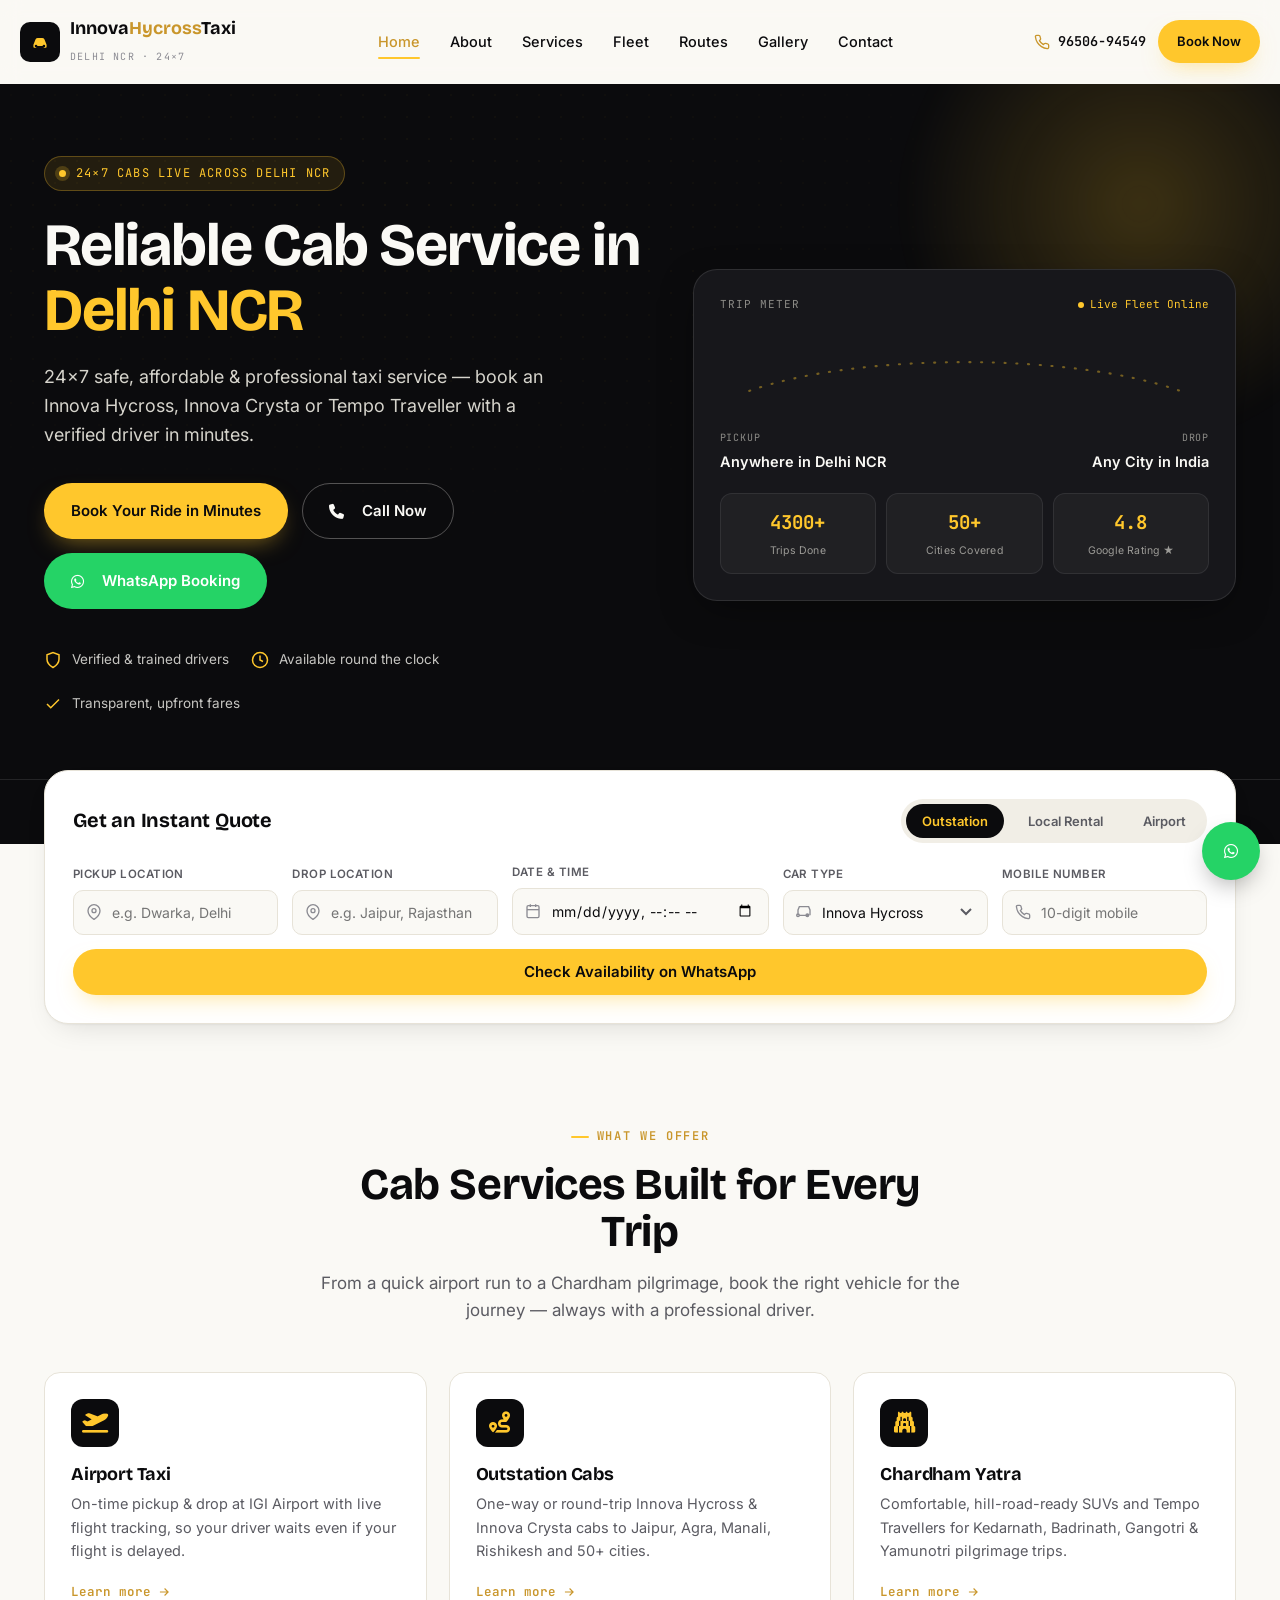
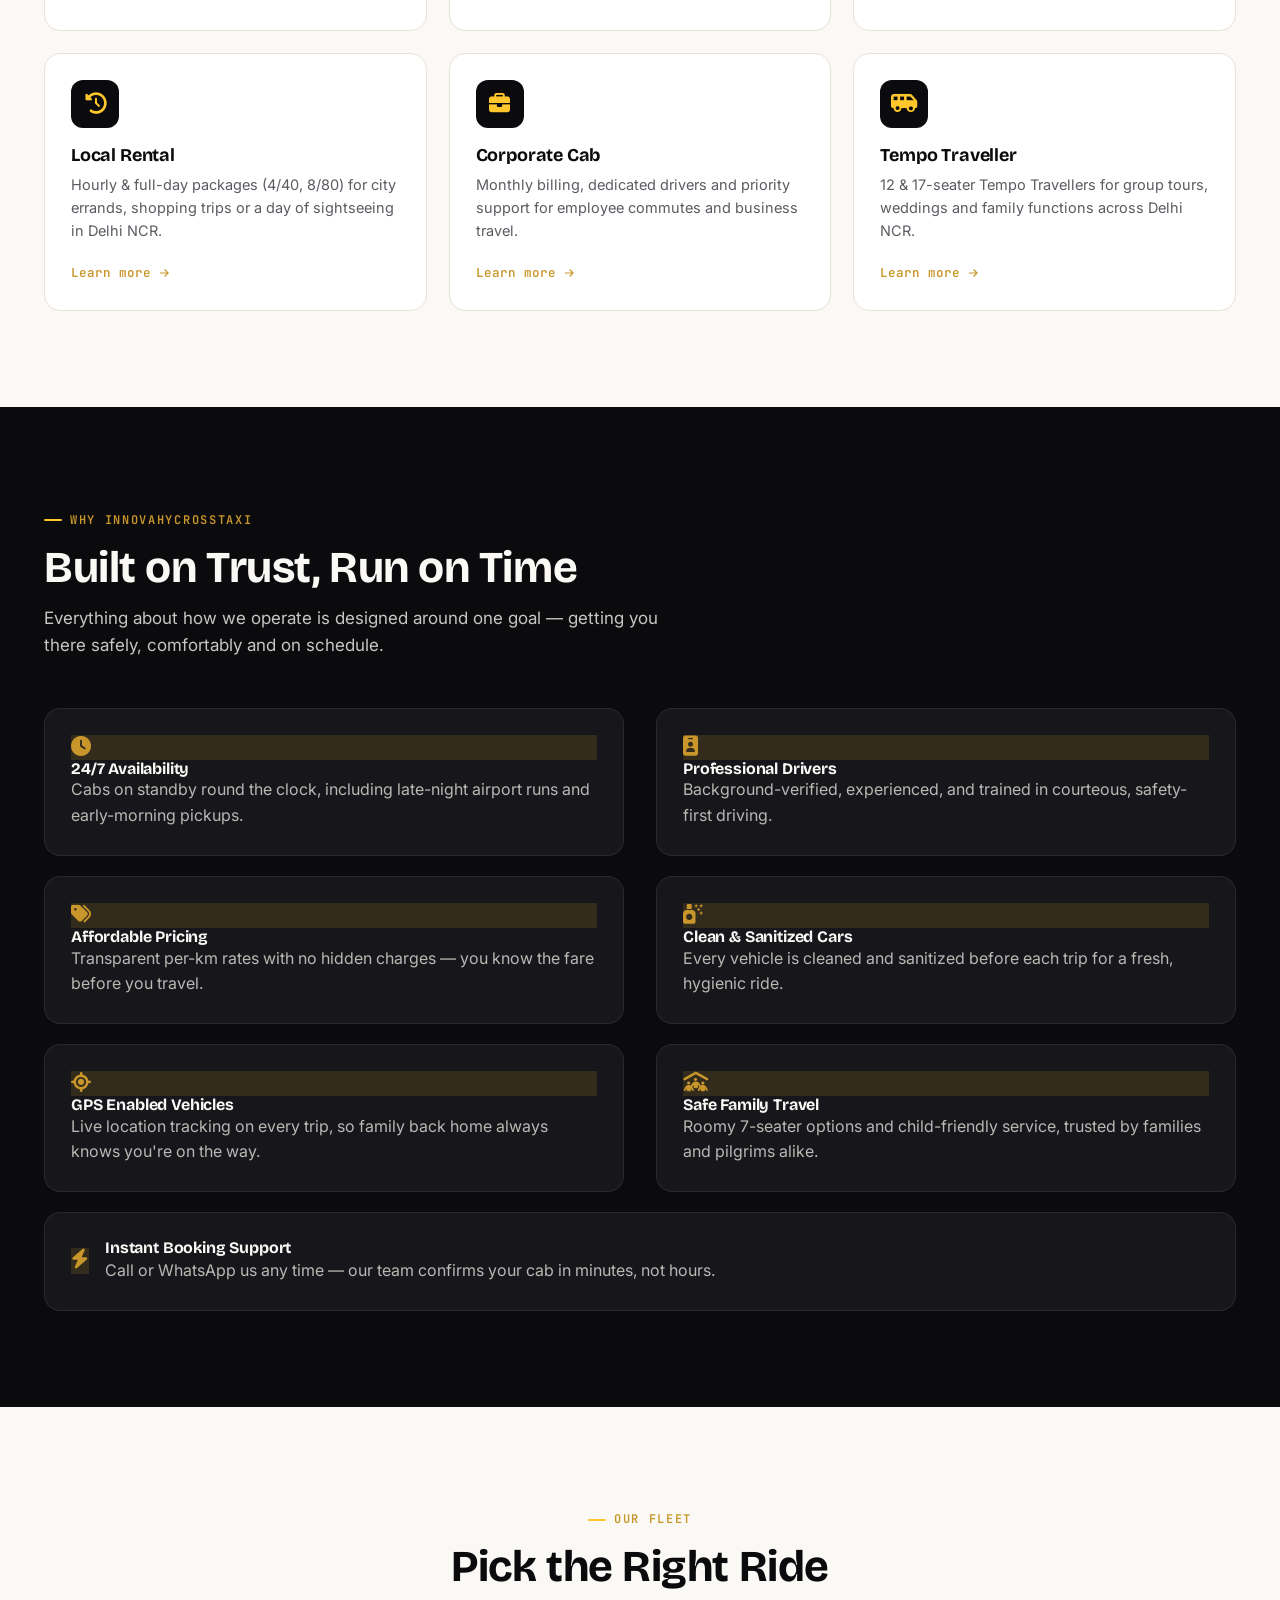
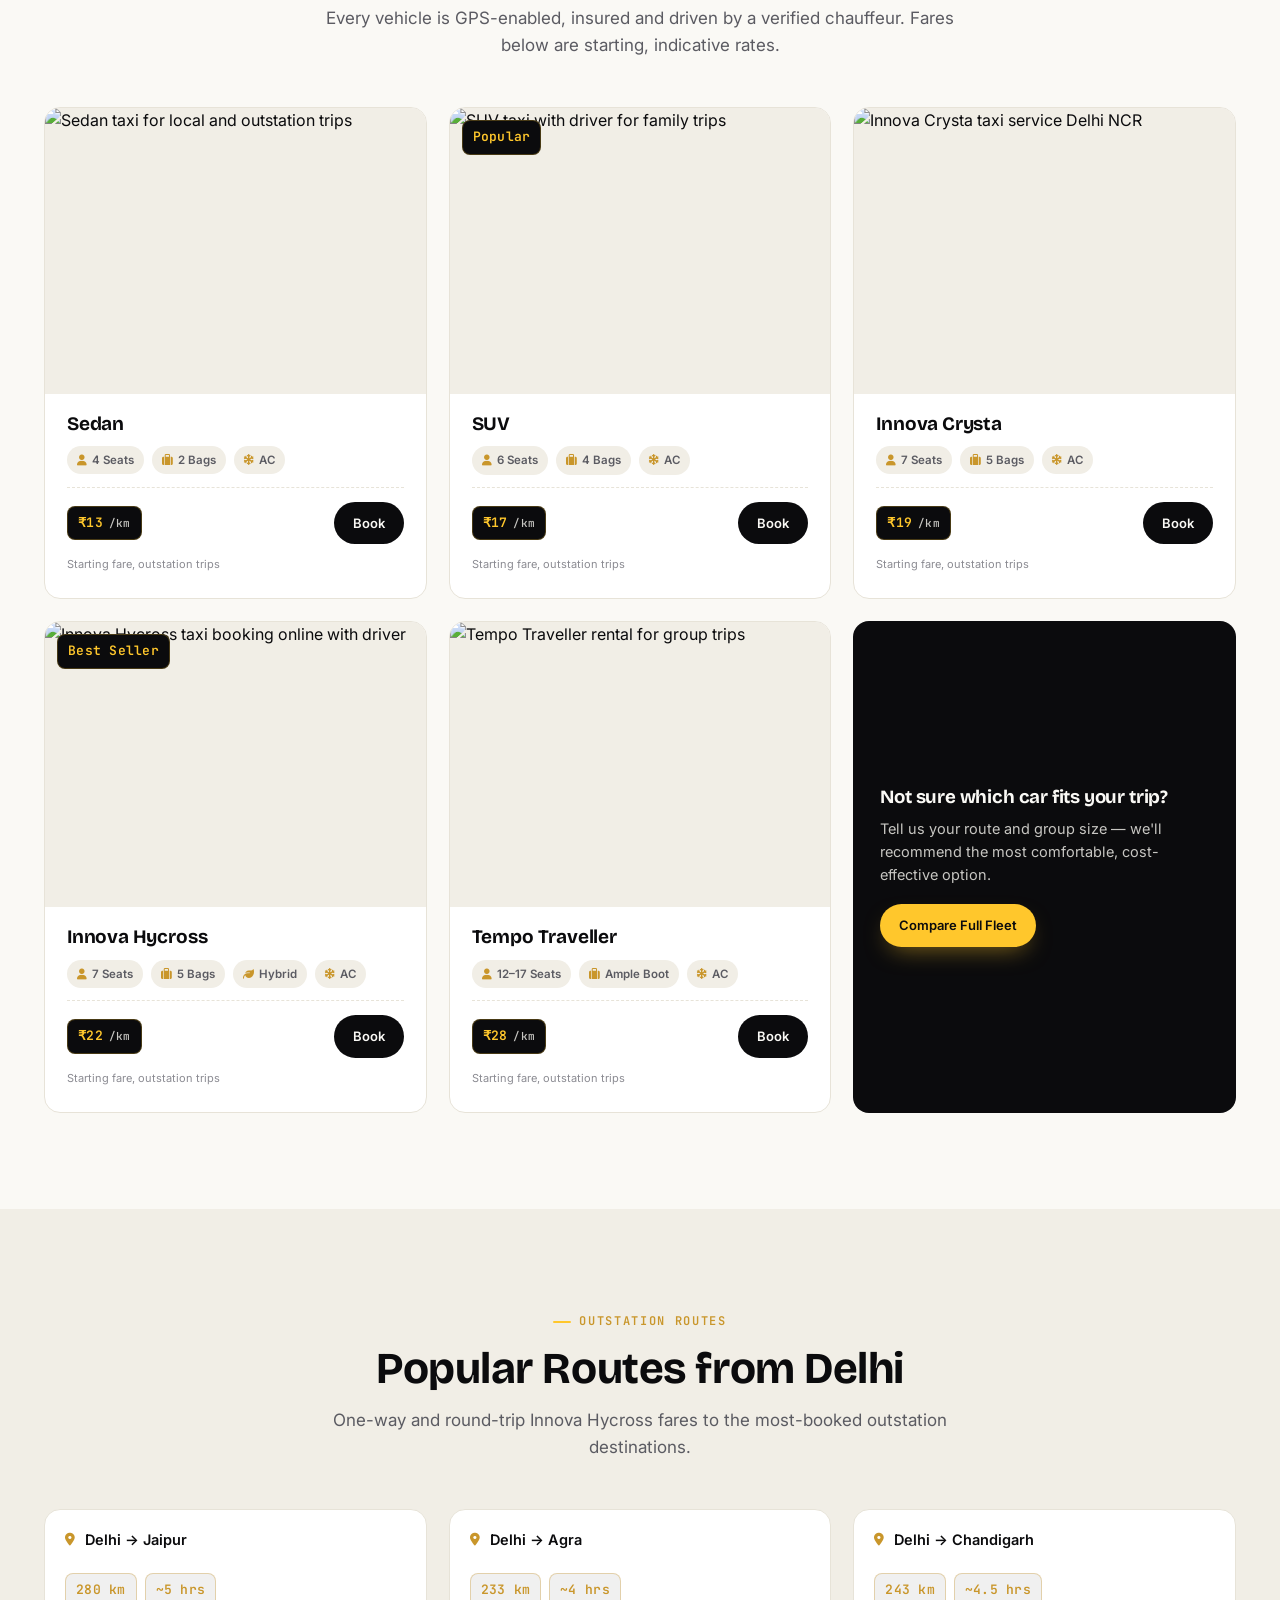
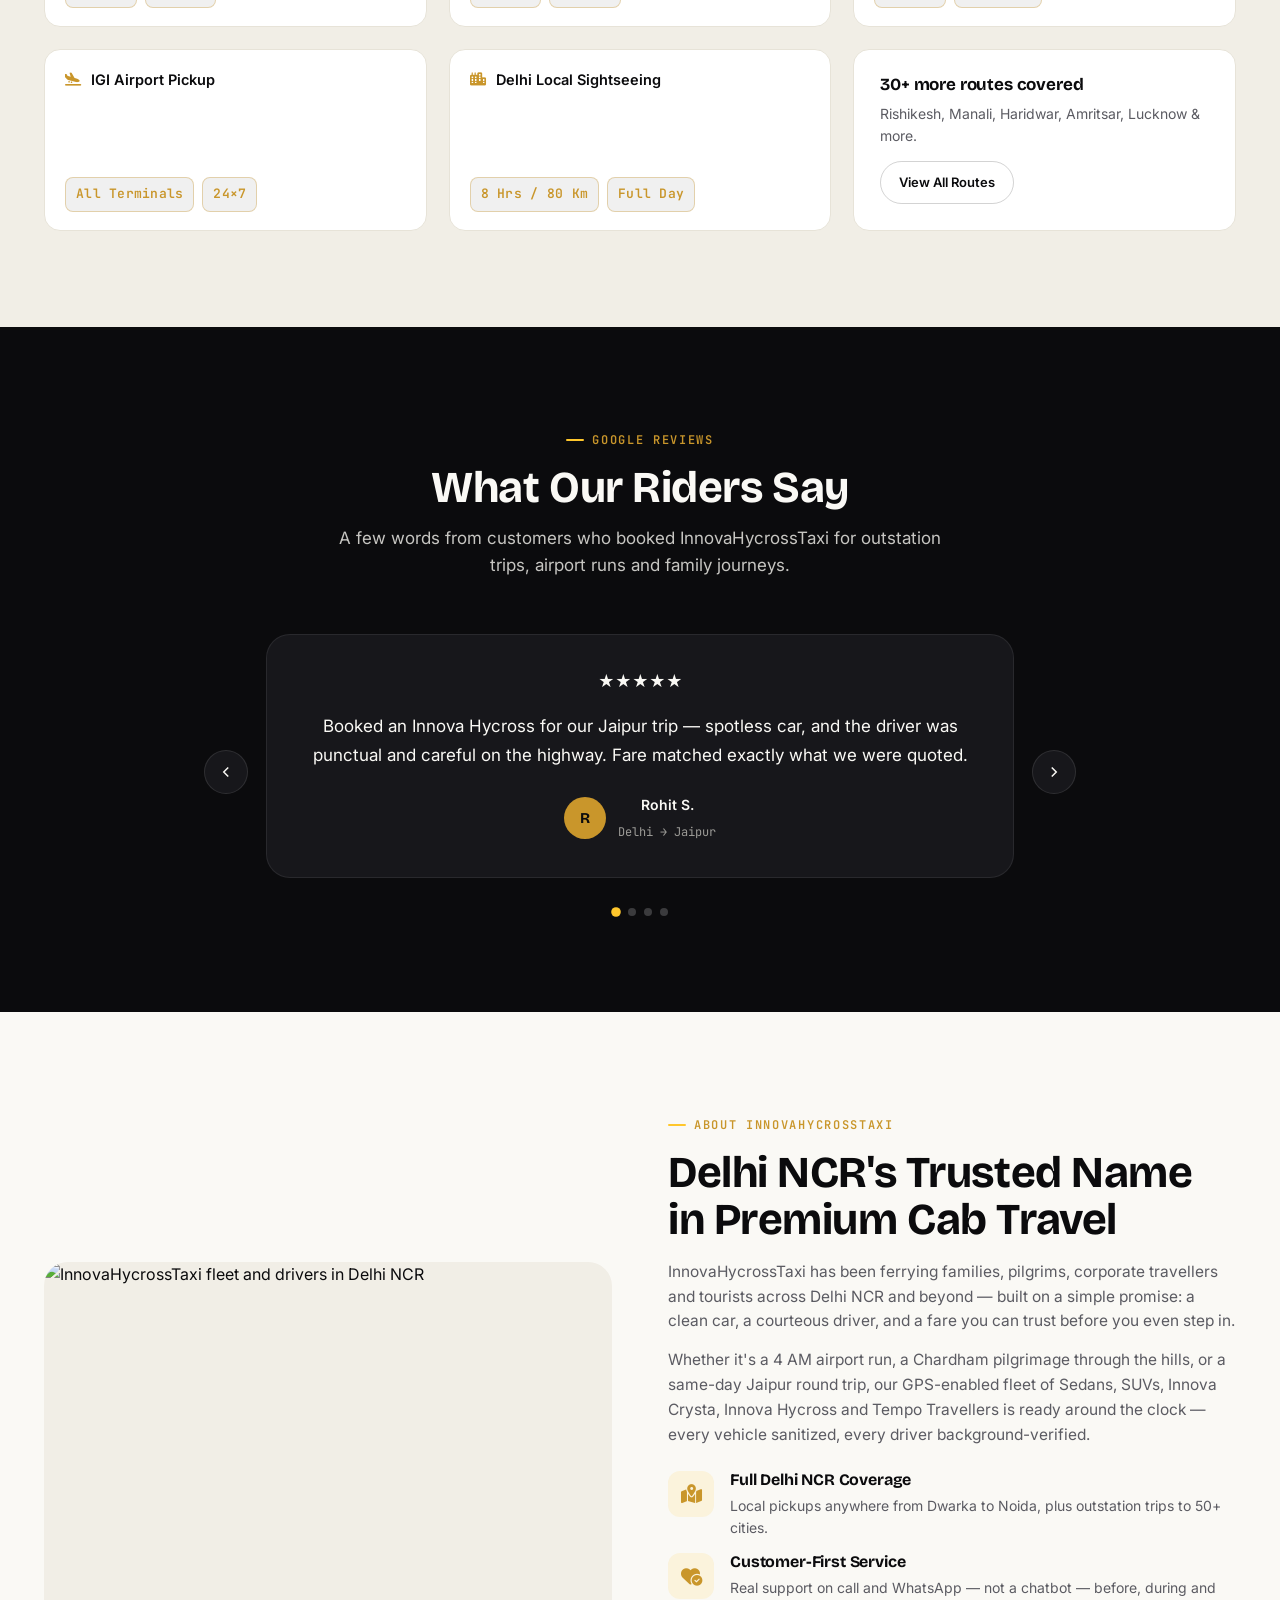
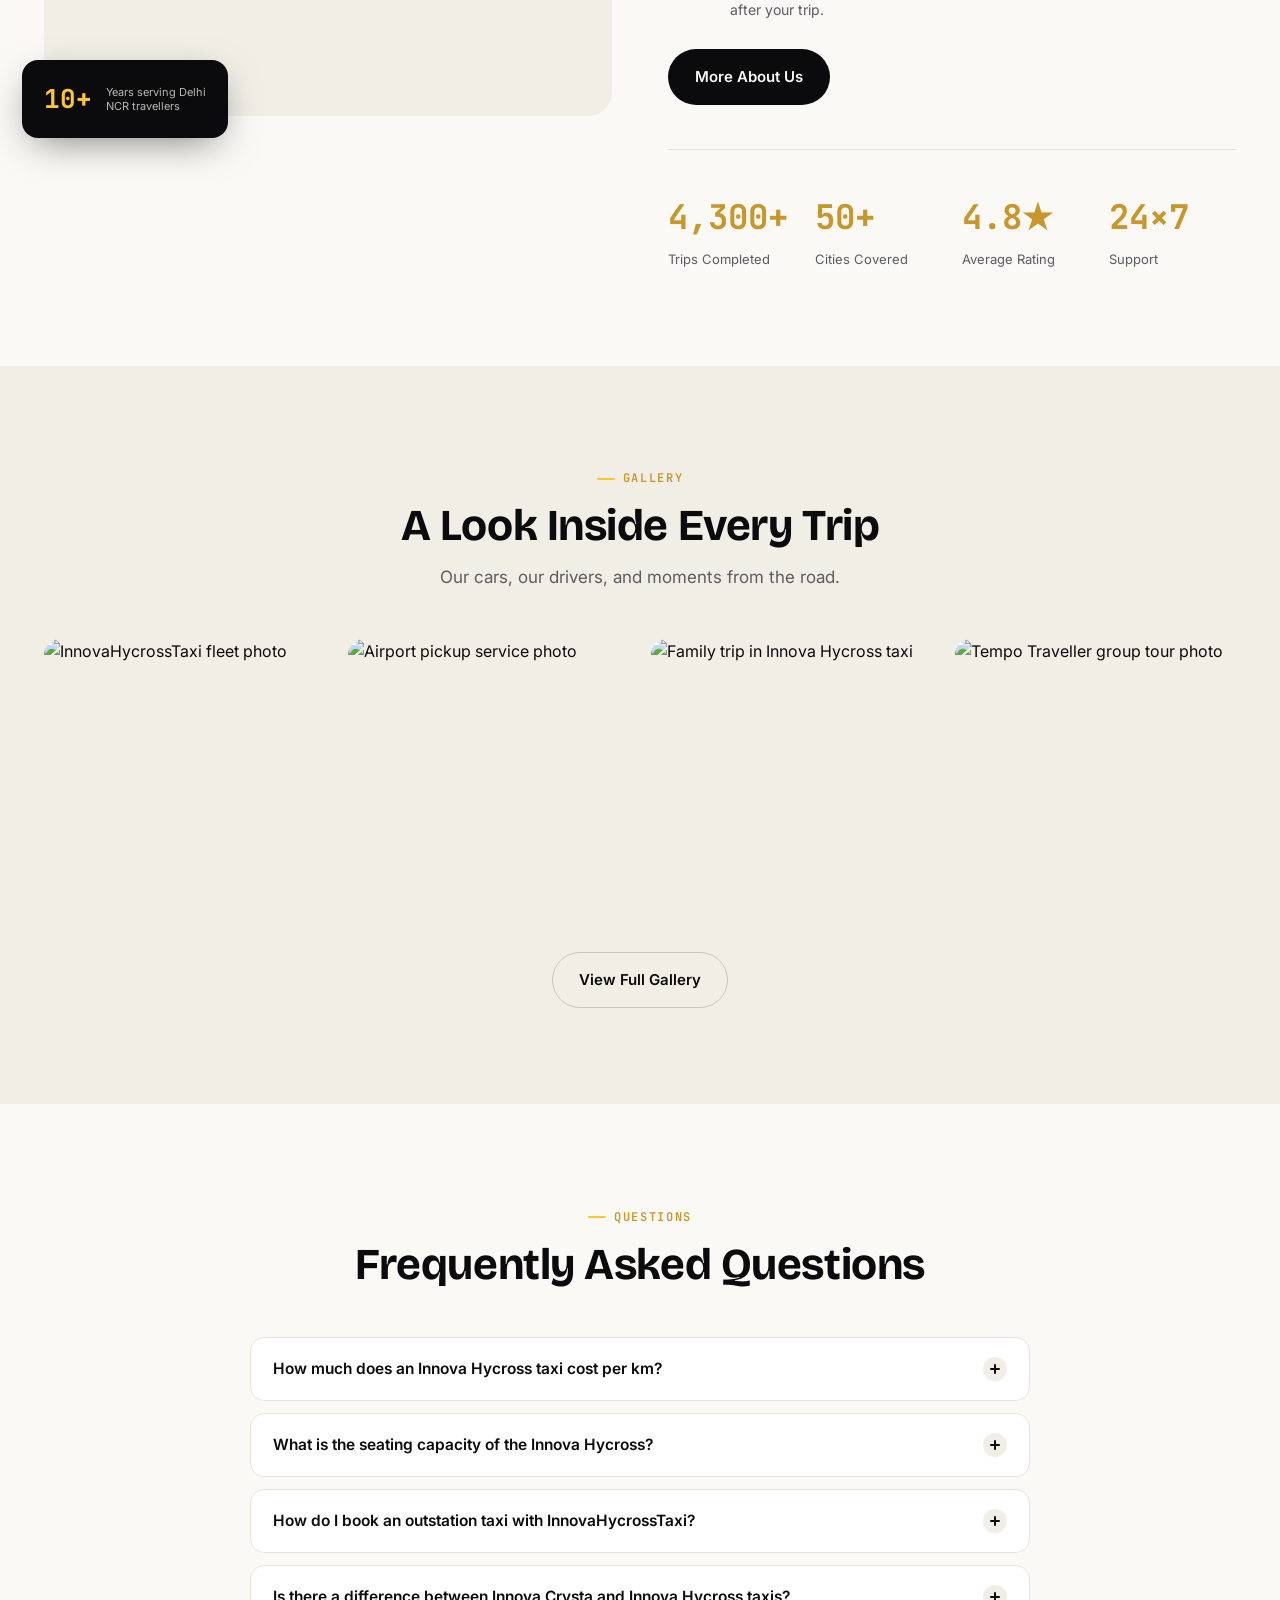
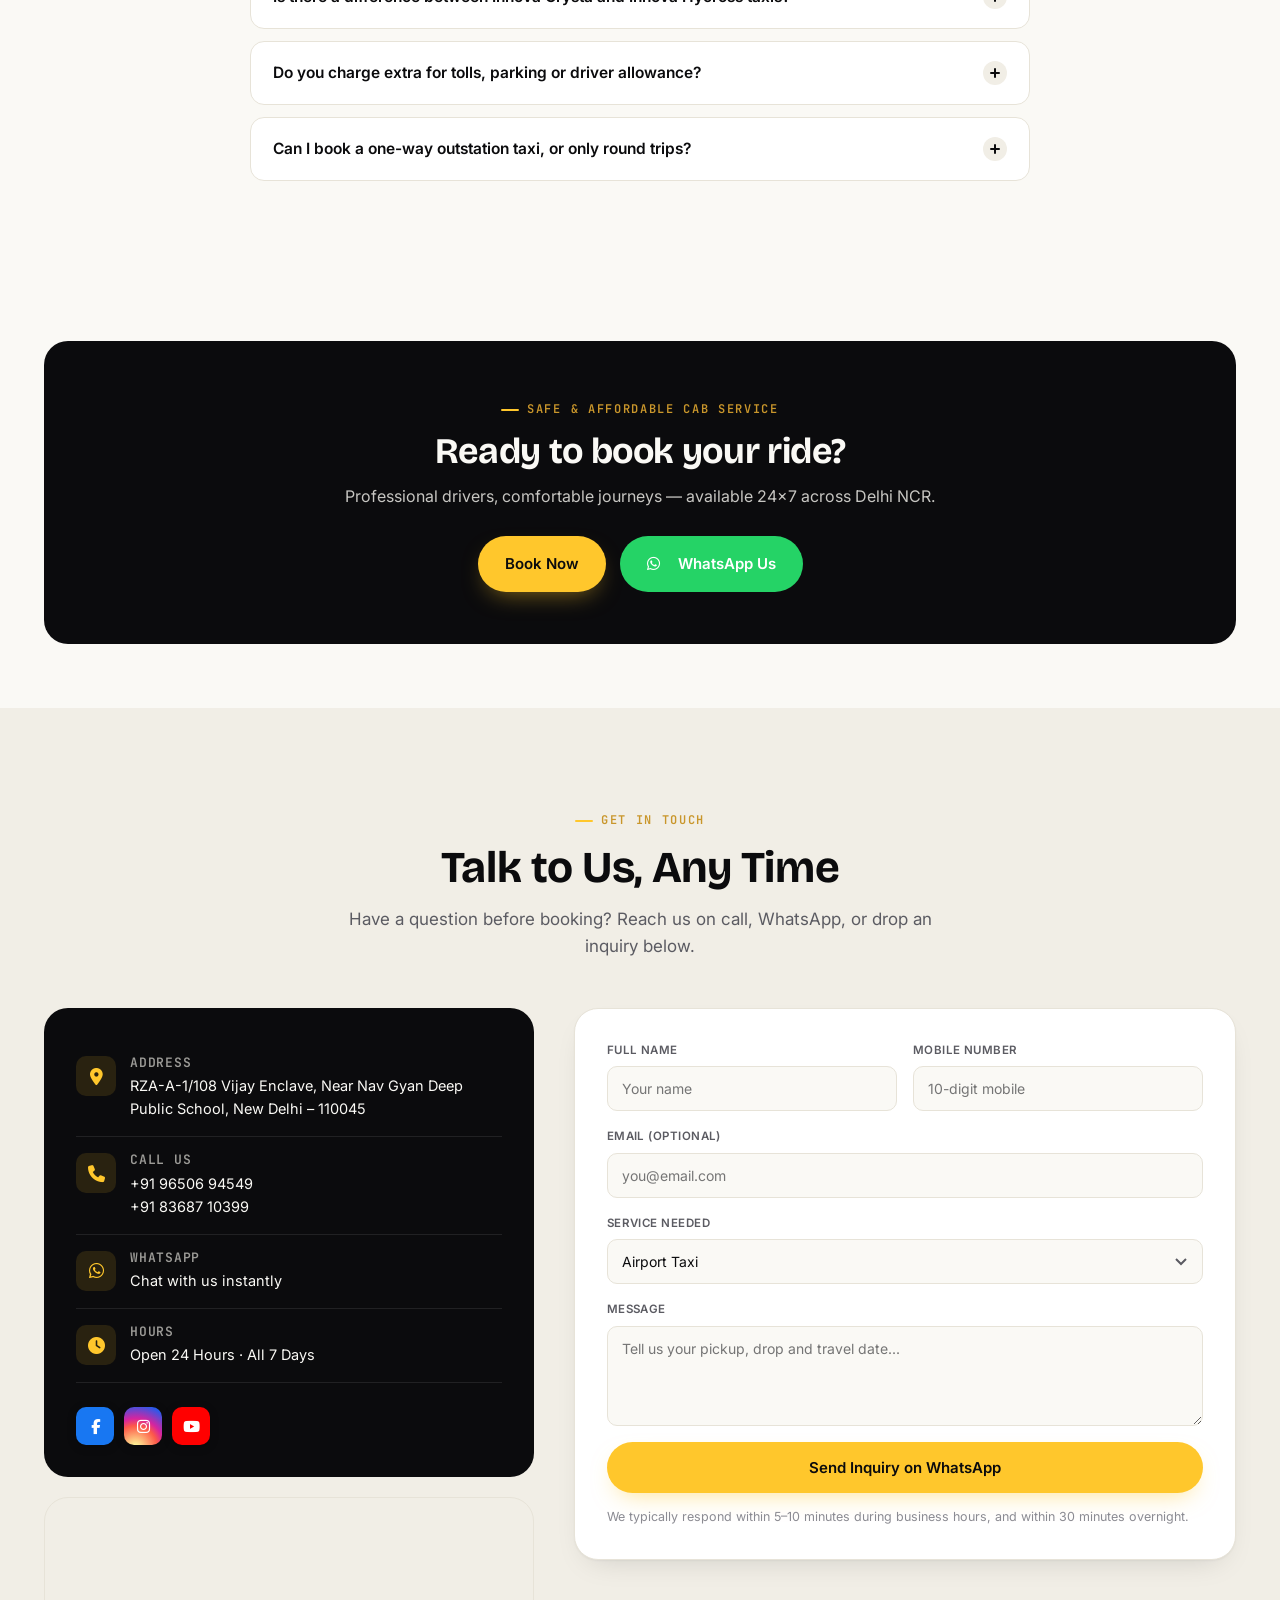
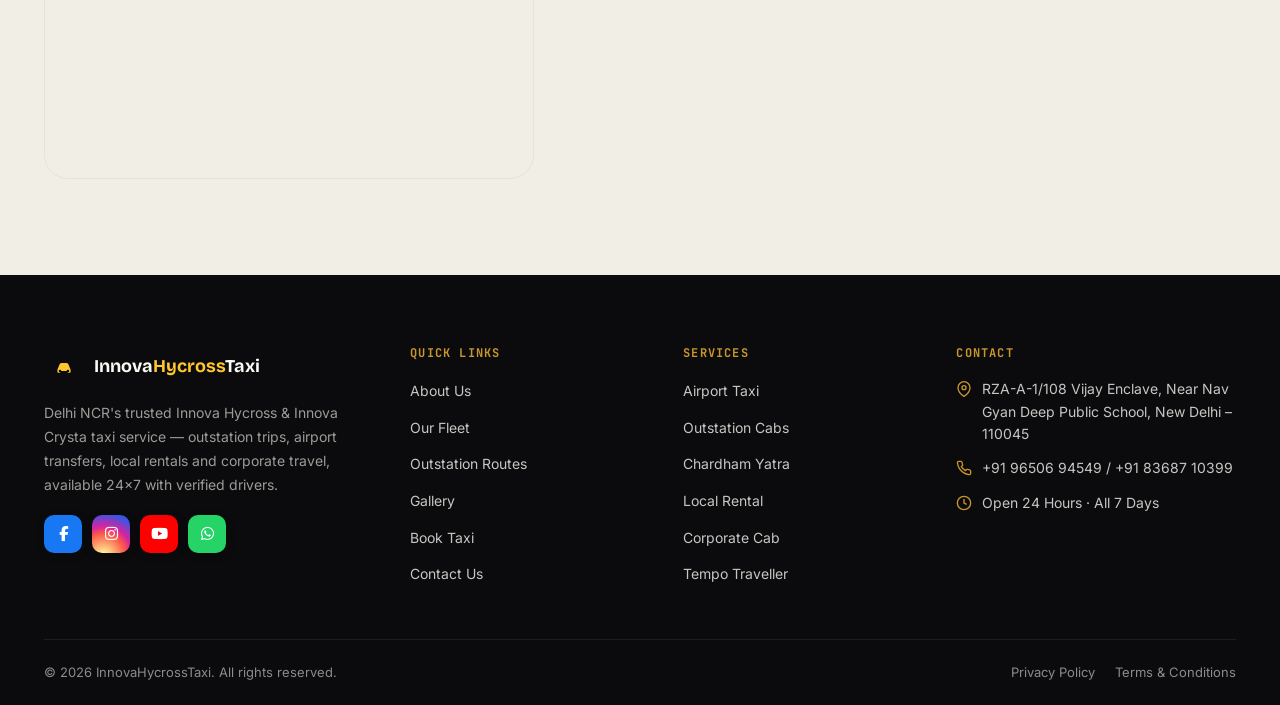
==== index.html @ e2bfa650 "Add files via upload" ====
<!DOCTYPE html>
<html lang="en">
<head>
<meta charset="UTF-8">
<meta name="viewport" content="width=device-width, initial-scale=1.0">
<title>InnovaHycrossTaxi | Innova Hycross Taxi Service in Delhi NCR, 24x7</title>
<meta name="description" content="Book Innova Hycross taxi online in Delhi NCR. 24x7 outstation cabs, airport transfers, local rental & corporate taxi with verified drivers. Call 96506-94549.">
<meta name="keywords" content="book innova hycross taxi online, innova hycross taxi price per km, hire innova hycross with driver, innova hycross taxi booking near me, taxi service delhi ncr">
<link rel="canonical" href="https://InnovaHycrossTaxi.com/">
<meta name="robots" content="index, follow">
<meta name="geo.region" content="IN-DL">
<meta name="geo.placename" content="Delhi">

<!-- Open Graph -->
<meta property="og:type" content="website">
<meta property="og:title" content="InnovaHycrossTaxi | Innova Hycross Taxi Service in Delhi NCR, 24x7">
<meta property="og:description" content="Book Innova Hycross taxi online in Delhi NCR. 24x7 outstation cabs, airport transfers, local rental & corporate taxi with verified drivers. Call 96506-94549.">
<meta property="og:url" content="https://InnovaHycrossTaxi.com/">
<meta property="og:site_name" content="InnovaHycrossTaxi">
<meta property="og:locale" content="en_IN">
<meta name="twitter:card" content="summary_large_image">
<meta name="twitter:title" content="InnovaHycrossTaxi | Innova Hycross Taxi Service in Delhi NCR, 24x7">
<meta name="twitter:description" content="Book Innova Hycross taxi online in Delhi NCR. 24x7 outstation cabs, airport transfers, local rental & corporate taxi with verified drivers. Call 96506-94549.">

<link rel="icon" type="image/svg+xml" href="data:image/svg+xml,<svg xmlns=%22http://www.w3.org/2000/svg%22 viewBox=%220 0 100 100%22><rect width=%22100%22 height=%22100%22 rx=%2222%22 fill=%22%230B0B0D%22/><path d=%22M20 62 L30 38 Q33 32 40 32 L60 32 Q67 32 70 38 L80 62 L80 72 Q80 76 76 76 L70 76 Q66 76 66 72 L66 68 L34 68 L34 72 Q34 76 30 76 L24 76 Q20 76 20 72 Z%22 fill=%22%23FFC72C%22/><circle cx=%2232%22 cy=%2268%22 r=%226%22 fill=%22%230B0B0D%22/><circle cx=%2268%22 cy=%2268%22 r=%226%22 fill=%22%230B0B0D%22/></svg>">

<link rel="preconnect" href="https://fonts.googleapis.com">
<link rel="preconnect" href="https://fonts.gstatic.com" crossorigin>
<link href="https://fonts.googleapis.com/css2?family=Bricolage+Grotesque:opsz,wght@12..96,400..800&family=Inter:wght@400;500;600;700;800&family=JetBrains+Mono:wght@400;500;600;700&display=swap" rel="stylesheet">
<link rel="stylesheet" href="https://cdnjs.cloudflare.com/ajax/libs/font-awesome/6.5.2/css/all.min.css">
<link rel="stylesheet" href="assets/css/style.css">

<!-- LocalBusiness structured data for local SEO. NOTE: latitude/longitude below are
     approximate for the Vijay Enclave / Najafgarh area — replace with the exact
     coordinates from Google Maps for this address before going live. -->
<script type="application/ld+json">
{
  "@context": "https://schema.org",
  "@type": "TaxiService",
  "name": "InnovaHycrossTaxi",
  "image": "https://InnovaHycrossTaxi.com/assets/img/og-cover.jpg",
  "url": "https://InnovaHycrossTaxi.com",
  "telephone": "+91-9650694549",
  "priceRange": "₹₹",
  "address": {
    "@type": "PostalAddress",
    "streetAddress": "RZA-A-1/108 Vijay Enclave, Near Nav Gyan Deep Public School",
    "addressLocality": "Delhi",
    "postalCode": "110045",
    "addressCountry": "IN"
  },
  "geo": {
    "@type": "GeoCoordinates",
    "latitude": 28.6099,
    "longitude": 76.9843
  },
  "openingHoursSpecification": {
    "@type": "OpeningHoursSpecification",
    "dayOfWeek": ["Monday","Tuesday","Wednesday","Thursday","Friday","Saturday","Sunday"],
    "opens": "00:00",
    "closes": "23:59"
  },
  "areaServed": "Delhi NCR",
  "sameAs": [
    "https://www.facebook.com/innovahycrosstaxi",
    "https://www.instagram.com/innovahycrosstaxi",
    "https://www.youtube.com/@innovahycrosstaxi"
  ]
}
</script>
</head>
<body>
<a href="#main" class="visually-hidden-focusable" style="position:absolute;left:-999px;top:0;background:#FFC72C;color:#0B0B0D;padding:10px 16px;z-index:999;border-radius:0 0 8px 0;">Skip to content</a>

<header class="site-header">
  <div class="container nav">
    <a href="index.html" class="brand" aria-label="InnovaHycrossTaxi home">
      <span class="brand-mark">
        <svg viewBox="0 0 100 100" fill="none" xmlns="http://www.w3.org/2000/svg"><path d="M20 62 L30 38 Q33 32 40 32 L60 32 Q67 32 70 38 L80 62 L80 72 Q80 76 76 76 L70 76 Q66 76 66 72 L66 68 L34 68 L34 72 Q34 76 30 76 L24 76 Q20 76 20 72 Z" fill="#FFC72C"/><circle cx="32" cy="68" r="6" fill="#0B0B0D"/><circle cx="68" cy="68" r="6" fill="#0B0B0D"/></svg>
      </span>
      <span>
        <span class="brand-word">Innova<span>Hycross</span>Taxi</span><br>
        <span class="brand-tag">Delhi NCR · 24×7</span>
      </span>
    </a>

    <nav class="nav-links" aria-label="Primary">
      <a href="index.html" class="is-active">Home</a>
      <a href="about.html" class="">About</a>
      <a href="services.html" class="">Services</a>
      <a href="fleet.html" class="">Fleet</a>
      <a href="routes.html" class="">Routes</a>
      <a href="gallery.html" class="">Gallery</a>
      <a href="contact.html" class="">Contact</a>
    </nav>

    <div class="nav-cta">
      <a href="tel:+919650694549" class="nav-call">
        <svg viewBox="0 0 24 24" fill="none" stroke="currentColor" stroke-width="2" stroke-linecap="round" stroke-linejoin="round"><path d="M22 16.92v3a2 2 0 0 1-2.18 2 19.79 19.79 0 0 1-8.63-3.07 19.5 19.5 0 0 1-6-6 19.79 19.79 0 0 1-3.07-8.67A2 2 0 0 1 4.11 2h3a2 2 0 0 1 2 1.72c.127.96.361 1.903.7 2.81a2 2 0 0 1-.45 2.11L8.09 9.91a16 16 0 0 0 6 6l1.27-1.27a2 2 0 0 1 2.11-.45c.907.339 1.85.573 2.81.7A2 2 0 0 1 22 16.92z"/></svg>
        96506-94549
      </a>
      <a href="book.html" class="btn btn-primary btn-sm">Book Now</a>
    </div>

    <button class="nav-toggle" data-nav-open aria-label="Open menu">
      <svg viewBox="0 0 24 24" fill="none" stroke="currentColor" stroke-width="2" stroke-linecap="round"><line x1="4" y1="7" x2="20" y2="7"/><line x1="4" y1="12" x2="20" y2="12"/><line x1="4" y1="17" x2="20" y2="17"/></svg>
    </button>
  </div>
</header>

<div class="mobile-panel">
  <div class="mobile-panel-top">
    <span class="brand-word" style="color:#FAF9F5;">Innova<span style="color:#FFC72C;">Hycross</span>Taxi</span>
    <button class="nav-toggle" data-nav-close aria-label="Close menu">
      <svg viewBox="0 0 24 24" fill="none" stroke="currentColor" stroke-width="2" stroke-linecap="round"><line x1="6" y1="6" x2="18" y2="18"/><line x1="6" y1="18" x2="18" y2="6"/></svg>
    </button>
  </div>
  <nav class="mobile-links" aria-label="Mobile">
    <a href="index.html">Home</a>
    <a href="about.html">About</a>
    <a href="services.html">Services</a>
    <a href="fleet.html">Fleet</a>
    <a href="routes.html">Routes</a>
    <a href="gallery.html">Gallery</a>
    <a href="contact.html">Contact</a>
  </nav>
  <div class="mobile-actions">
    <a href="book.html" class="btn btn-primary btn-block">Book Your Ride</a>
    <a href="tel:+919650694549" class="btn btn-outline btn-block" style="border-color:rgba(255,255,255,.3);color:#FAF9F5;">Call 96506-94549</a>
    <a href="https://wa.me/919650694549" class="btn btn-ghost-wa btn-block" target="_blank" rel="noopener">WhatsApp Us</a>
  </div>
  <div class="mobile-contact">
    RZA-A-1/108 Vijay Enclave, Near Nav Gyan Deep Public School, New Delhi – 110045<br>
    <a href="tel:+919650694549">+91 96506 94549</a> · <a href="tel:+918368710399">+91 83687 10399</a><br>
    Open 24 Hours, All Days
  </div>
</div>

<main id="main">
<!-- ===================== HERO ===================== -->
<section class="hero">
  <div class="hero-noise"></div>
  <div class="hero-glow"></div>
  <div class="container hero-inner">
    <div class="reveal">
      <span class="hero-eyebrow"><span class="dot"></span> 24×7 Cabs Live Across Delhi NCR</span>
      <h1 class="hero-title">Reliable Cab Service in <em>Delhi&nbsp;NCR</em></h1>
      <p class="hero-sub">24×7 safe, affordable &amp; professional taxi service — book an Innova Hycross, Innova Crysta or Tempo Traveller with a verified driver in minutes.</p>
      <div class="hero-ctas">
        <a href="book.html" class="btn btn-primary">Book Your Ride in Minutes</a>
        <a href="tel:+919650694549" class="btn btn-outline"><i class="fa-solid fa-phone"></i>&nbsp; Call Now</a>
        <a href="https://wa.me/919650694549?text=Hi%20InnovaHycrossTaxi%2C%20I%27d%20like%20to%20book%20a%20cab." target="_blank" rel="noopener" class="btn btn-ghost-wa"><i class="fa-brands fa-whatsapp"></i>&nbsp; WhatsApp Booking</a>
      </div>
      <div class="hero-trust">
        <span class="hero-trust-item"><svg viewBox="0 0 24 24" fill="none" stroke="currentColor" stroke-width="2"><path d="M12 22s8-4.5 8-11V5l-8-3-8 3v6c0 6.5 8 11 8 11z"/></svg> Verified &amp; trained drivers</span>
        <span class="hero-trust-item"><svg viewBox="0 0 24 24" fill="none" stroke="currentColor" stroke-width="2"><circle cx="12" cy="12" r="10"/><polyline points="12 6 12 12 16 14"/></svg> Available round the clock</span>
        <span class="hero-trust-item"><svg viewBox="0 0 24 24" fill="none" stroke="currentColor" stroke-width="2"><path d="M20 6L9 17l-5-5"/></svg> Transparent, upfront fares</span>
      </div>
    </div>

    <div class="reveal reveal-delay-2">
      <div class="meter-panel">
        <div class="meter-panel-top">
          <span class="meter-panel-label">Trip Meter</span>
          <span class="meter-panel-live"><span class="dot"></span> Live Fleet Online</span>
        </div>
        <div class="route-line">
          <svg viewBox="0 0 440 60" fill="none" xmlns="http://www.w3.org/2000/svg" aria-hidden="true">
            <path d="M18 44 C 120 8, 320 8, 422 44" stroke="rgba(255,199,44,.4)" stroke-width="2" stroke-dasharray="1 10" stroke-linecap="round"/>
          </svg>
        </div>
        <div class="route-stop">
          <div class="route-stop-item">
            <div class="route-stop-label">Pickup</div>
            <div class="route-stop-value">Anywhere in Delhi NCR</div>
          </div>
          <div class="route-stop-item" style="text-align:right;">
            <div class="route-stop-label">Drop</div>
            <div class="route-stop-value">Any City in India</div>
          </div>
        </div>
        <div class="meter-stats">
          <div class="meter-stat">
            <div class="meter-stat-num" data-count-to="4300" data-suffix="+">0</div>
            <div class="meter-stat-label">Trips Done</div>
          </div>
          <div class="meter-stat">
            <div class="meter-stat-num" data-count-to="50" data-suffix="+">0</div>
            <div class="meter-stat-label">Cities Covered</div>
          </div>
          <div class="meter-stat">
            <div class="meter-stat-num" data-count-to="4.8" data-decimals="1">0</div>
            <div class="meter-stat-label">Google Rating ★</div>
          </div>
        </div>
      </div>
    </div>
  </div>

  <div class="hero-strip">
    <div class="container">
      <span class="hero-strip-item"><i class="fa-solid fa-shield-halved"></i> <b>100%</b>&nbsp;verified drivers</span>
      <span class="hero-strip-item"><i class="fa-solid fa-car-side"></i> <b>Sedan · SUV · Innova&nbsp;Hycross · Tempo</b>&nbsp;fleet</span>
      <span class="hero-strip-item"><i class="fa-solid fa-location-crosshairs"></i> <b>GPS-enabled</b>&nbsp;vehicles</span>
      <span class="hero-strip-item"><i class="fa-solid fa-clock"></i> <b>24×7</b>&nbsp;instant support</span>
    </div>
  </div>
</section>

<!-- ===================== QUICK BOOKING WIDGET ===================== -->
<div class="container">
  <div class="booking-widget reveal">
    <div class="booking-card">
      <div class="booking-card-head">
        <h3>Get an Instant Quote</h3>
        <div class="tab-row" role="tablist" aria-label="Trip type">
          <button type="button" class="tab-btn is-active" data-trip-tab="Outstation">Outstation</button>
          <button type="button" class="tab-btn" data-trip-tab="Local Rental">Local Rental</button>
          <button type="button" class="tab-btn" data-trip-tab="Airport">Airport</button>
        </div>
      </div>
      <form class="booking-grid" data-booking-form data-trip-type="Outstation">
        <div class="field">
          <label for="pickup">Pickup Location</label>
          <div class="input-wrap">
            <svg viewBox="0 0 24 24" fill="none" stroke="currentColor" stroke-width="2"><path d="M21 10c0 7-9 13-9 13s-9-6-9-13a9 9 0 0 1 18 0z"/><circle cx="12" cy="10" r="3"/></svg>
            <input type="text" id="pickup" name="pickup" placeholder="e.g. Dwarka, Delhi" required>
          </div>
        </div>
        <div class="field" data-drop-field>
          <label for="drop">Drop Location</label>
          <div class="input-wrap">
            <svg viewBox="0 0 24 24" fill="none" stroke="currentColor" stroke-width="2"><path d="M21 10c0 7-9 13-9 13s-9-6-9-13a9 9 0 0 1 18 0z"/><circle cx="12" cy="10" r="3"/></svg>
            <input type="text" id="drop" name="drop" placeholder="e.g. Jaipur, Rajasthan" required>
          </div>
        </div>
        <div class="field">
          <label for="datetime">Date &amp; Time</label>
          <div class="input-wrap">
            <svg viewBox="0 0 24 24" fill="none" stroke="currentColor" stroke-width="2"><rect x="3" y="4" width="18" height="18" rx="2"/><line x1="16" y1="2" x2="16" y2="6"/><line x1="8" y1="2" x2="8" y2="6"/><line x1="3" y1="10" x2="21" y2="10"/></svg>
            <input type="datetime-local" id="datetime" name="datetime" required>
          </div>
        </div>
        <div class="field">
          <label for="carType">Car Type</label>
          <div class="input-wrap">
            <svg viewBox="0 0 24 24" fill="none" stroke="currentColor" stroke-width="2"><path d="M5 17h14M5 17a2 2 0 1 1-4 0 2 2 0 0 1 4 0zm14 0a2 2 0 1 1-4 0 2 2 0 0 1 4 0zM3 17V9l2-5h14l2 5v8"/></svg>
            <select id="carType" name="carType" required>
              <option>Sedan</option>
              <option>SUV</option>
              <option>Innova Crysta</option>
              <option selected>Innova Hycross</option>
              <option>Tempo Traveller</option>
            </select>
          </div>
        </div>
        <div class="field">
          <label for="mobile">Mobile Number</label>
          <div class="input-wrap">
            <svg viewBox="0 0 24 24" fill="none" stroke="currentColor" stroke-width="2"><path d="M22 16.92v3a2 2 0 0 1-2.18 2 19.79 19.79 0 0 1-8.63-3.07 19.5 19.5 0 0 1-6-6 19.79 19.79 0 0 1-3.07-8.67A2 2 0 0 1 4.11 2h3a2 2 0 0 1 2 1.72c.127.96.361 1.903.7 2.81a2 2 0 0 1-.45 2.11L8.09 9.91a16 16 0 0 0 6 6l1.27-1.27a2 2 0 0 1 2.11-.45c.907.339 1.85.573 2.81.7A2 2 0 0 1 22 16.92z"/></svg>
            <input type="tel" id="mobile" name="mobile" placeholder="10-digit mobile" pattern="[6-9][0-9]{9}" maxlength="10" required>
          </div>
        </div>
        <button type="submit" class="btn btn-primary booking-submit">Check Availability on WhatsApp</button>
      </form>
    </div>
  </div>
</div>

<!-- ===================== SERVICES ===================== -->
<section class="section" id="services">
  <div class="container">
    <div class="section-head center reveal">
      <span class="eyebrow" style="justify-content:center;">What We Offer</span>
      <h2 class="section-title">Cab Services Built for Every Trip</h2>
      <p class="section-sub">From a quick airport run to a Chardham pilgrimage, book the right vehicle for the journey — always with a professional driver.</p>
    </div>
    <div class="grid grid-3">
      <div class="card service-card reveal">
        <div class="icon-box"><i class="fa-solid fa-plane-departure"></i></div>
        <h3 id="airport">Airport Taxi</h3>
        <p>On-time pickup &amp; drop at IGI Airport with live flight tracking, so your driver waits even if your flight is delayed.</p>
        <a href="services.html#airport" class="card-link">Learn more <svg viewBox="0 0 24 24" fill="none" stroke="currentColor" stroke-width="2"><path d="M5 12h14M13 6l6 6-6 6"/></svg></a>
      </div>
      <div class="card service-card reveal reveal-delay-1">
        <div class="icon-box"><i class="fa-solid fa-route"></i></div>
        <h3 id="outstation">Outstation Cabs</h3>
        <p>One-way or round-trip Innova Hycross &amp; Innova Crysta cabs to Jaipur, Agra, Manali, Rishikesh and 50+ cities.</p>
        <a href="services.html#outstation" class="card-link">Learn more <svg viewBox="0 0 24 24" fill="none" stroke="currentColor" stroke-width="2"><path d="M5 12h14M13 6l6 6-6 6"/></svg></a>
      </div>
      <div class="card service-card reveal reveal-delay-2">
        <div class="icon-box"><i class="fa-solid fa-gopuram"></i></div>
        <h3 id="chardham">Chardham Yatra</h3>
        <p>Comfortable, hill-road-ready SUVs and Tempo Travellers for Kedarnath, Badrinath, Gangotri &amp; Yamunotri pilgrimage trips.</p>
        <a href="services.html#chardham" class="card-link">Learn more <svg viewBox="0 0 24 24" fill="none" stroke="currentColor" stroke-width="2"><path d="M5 12h14M13 6l6 6-6 6"/></svg></a>
      </div>
      <div class="card service-card reveal">
        <div class="icon-box"><i class="fa-solid fa-clock-rotate-left"></i></div>
        <h3 id="local">Local Rental</h3>
        <p>Hourly &amp; full-day packages (4/40, 8/80) for city errands, shopping trips or a day of sightseeing in Delhi NCR.</p>
        <a href="services.html#local" class="card-link">Learn more <svg viewBox="0 0 24 24" fill="none" stroke="currentColor" stroke-width="2"><path d="M5 12h14M13 6l6 6-6 6"/></svg></a>
      </div>
      <div class="card service-card reveal reveal-delay-1">
        <div class="icon-box"><i class="fa-solid fa-briefcase"></i></div>
        <h3 id="corporate">Corporate Cab</h3>
        <p>Monthly billing, dedicated drivers and priority support for employee commutes and business travel.</p>
        <a href="services.html#corporate" class="card-link">Learn more <svg viewBox="0 0 24 24" fill="none" stroke="currentColor" stroke-width="2"><path d="M5 12h14M13 6l6 6-6 6"/></svg></a>
      </div>
      <div class="card service-card reveal reveal-delay-2">
        <div class="icon-box"><i class="fa-solid fa-shuttle-van"></i></div>
        <h3 id="tempo">Tempo Traveller</h3>
        <p>12 &amp; 17-seater Tempo Travellers for group tours, weddings and family functions across Delhi NCR.</p>
        <a href="services.html#tempo" class="card-link">Learn more <svg viewBox="0 0 24 24" fill="none" stroke="currentColor" stroke-width="2"><path d="M5 12h14M13 6l6 6-6 6"/></svg></a>
      </div>
    </div>
  </div>
</section>

<!-- ===================== WHY CHOOSE US ===================== -->
<section class="section section--dark">
  <div class="container">
    <div class="section-head reveal">
      <span class="eyebrow">Why InnovaHycrossTaxi</span>
      <h2 class="section-title">Built on Trust, Run on Time</h2>
      <p class="section-sub">Everything about how we operate is designed around one goal — getting you there safely, comfortably and on schedule.</p>
    </div>
    <div class="reasons">
      <div class="card value-card reveal">
        <div class="icon-box"><i class="fa-solid fa-clock"></i></div>
        <h4>24/7 Availability</h4>
        <p>Cabs on standby round the clock, including late-night airport runs and early-morning pickups.</p>
      </div>
      <div class="card value-card reveal reveal-delay-1">
        <div class="icon-box"><i class="fa-solid fa-id-badge"></i></div>
        <h4>Professional Drivers</h4>
        <p>Background-verified, experienced, and trained in courteous, safety-first driving.</p>
      </div>
      <div class="card value-card reveal reveal-delay-2">
        <div class="icon-box"><i class="fa-solid fa-tags"></i></div>
        <h4>Affordable Pricing</h4>
        <p>Transparent per-km rates with no hidden charges — you know the fare before you travel.</p>
      </div>
      <div class="card value-card reveal">
        <div class="icon-box"><i class="fa-solid fa-spray-can-sparkles"></i></div>
        <h4>Clean &amp; Sanitized Cars</h4>
        <p>Every vehicle is cleaned and sanitized before each trip for a fresh, hygienic ride.</p>
      </div>
      <div class="card value-card reveal reveal-delay-1">
        <div class="icon-box"><i class="fa-solid fa-location-crosshairs"></i></div>
        <h4>GPS Enabled Vehicles</h4>
        <p>Live location tracking on every trip, so family back home always knows you're on the way.</p>
      </div>
      <div class="card value-card reveal reveal-delay-2">
        <div class="icon-box"><i class="fa-solid fa-people-roof"></i></div>
        <h4>Safe Family Travel</h4>
        <p>Roomy 7-seater options and child-friendly service, trusted by families and pilgrims alike.</p>
      </div>
    </div>
    <div class="reveal" style="margin-top:20px;">
      <div class="card value-card" style="display:flex; align-items:center; gap:16px;">
        <div class="icon-box" style="flex-shrink:0;"><i class="fa-solid fa-bolt"></i></div>
        <div>
          <h4 style="margin-bottom:2px;">Instant Booking Support</h4>
          <p>Call or WhatsApp us any time — our team confirms your cab in minutes, not hours.</p>
        </div>
      </div>
    </div>
  </div>
</section>

<!-- ===================== FLEET ===================== -->
<section class="section" id="fleet">
  <div class="container">
    <div class="section-head center reveal">
      <span class="eyebrow" style="justify-content:center;">Our Fleet</span>
      <h2 class="section-title">Pick the Right Ride</h2>
      <p class="section-sub">Every vehicle is GPS-enabled, insured and driven by a verified chauffeur. Fares below are starting, indicative rates.</p>
    </div>
    <div class="grid grid-3">
      <div class="card fleet-card reveal">
        <div class="fleet-card-img"><img src="https://placehold.co/640x480/1F2024/E4BE68?text=Sedan&font=roboto" alt="Sedan taxi for local and outstation trips"></div>
        <div class="fleet-card-body">
          <h3>Sedan</h3>
          <div class="fleet-specs">
            <span class="spec-pill"><i class="fa-solid fa-user"></i> 4 Seats</span>
            <span class="spec-pill"><i class="fa-solid fa-suitcase"></i> 2 Bags</span>
            <span class="spec-pill"><i class="fa-solid fa-snowflake"></i> AC</span>
          </div>
          <div class="fleet-price-row">
            <span class="meter">₹13<span class="meter-unit">/km</span></span>
            <a href="book.html" class="btn btn-dark btn-sm">Book</a>
          </div>
          <span class="fleet-price-note">Starting fare, outstation trips</span>
        </div>
      </div>
      <div class="card fleet-card reveal reveal-delay-1">
        <div class="fleet-card-img">
          <span class="meter" style="position:absolute; top:12px; left:12px; z-index:2;">Popular</span>
          <img src="https://placehold.co/640x480/1F2024/E4BE68?text=SUV&font=roboto" alt="SUV taxi with driver for family trips">
        </div>
        <div class="fleet-card-body">
          <h3>SUV</h3>
          <div class="fleet-specs">
            <span class="spec-pill"><i class="fa-solid fa-user"></i> 6 Seats</span>
            <span class="spec-pill"><i class="fa-solid fa-suitcase"></i> 4 Bags</span>
            <span class="spec-pill"><i class="fa-solid fa-snowflake"></i> AC</span>
          </div>
          <div class="fleet-price-row">
            <span class="meter">₹17<span class="meter-unit">/km</span></span>
            <a href="book.html" class="btn btn-dark btn-sm">Book</a>
          </div>
          <span class="fleet-price-note">Starting fare, outstation trips</span>
        </div>
      </div>
      <div class="card fleet-card reveal reveal-delay-2">
        <div class="fleet-card-img"><img src="https://placehold.co/640x480/1F2024/E4BE68?text=Innova+Crysta&font=roboto" alt="Innova Crysta taxi service Delhi NCR"></div>
        <div class="fleet-card-body">
          <h3>Innova Crysta</h3>
          <div class="fleet-specs">
            <span class="spec-pill"><i class="fa-solid fa-user"></i> 7 Seats</span>
            <span class="spec-pill"><i class="fa-solid fa-suitcase"></i> 5 Bags</span>
            <span class="spec-pill"><i class="fa-solid fa-snowflake"></i> AC</span>
          </div>
          <div class="fleet-price-row">
            <span class="meter">₹19<span class="meter-unit">/km</span></span>
            <a href="book.html" class="btn btn-dark btn-sm">Book</a>
          </div>
          <span class="fleet-price-note">Starting fare, outstation trips</span>
        </div>
      </div>
      <div class="card fleet-card reveal">
        <div class="fleet-card-img">
          <span class="meter" style="position:absolute; top:12px; left:12px; z-index:2;">Best Seller</span>
          <img src="https://placehold.co/640x480/0B0B0D/FFC72C?text=Innova+Hycross&font=roboto" alt="Innova Hycross taxi booking online with driver">
        </div>
        <div class="fleet-card-body">
          <h3>Innova Hycross</h3>
          <div class="fleet-specs">
            <span class="spec-pill"><i class="fa-solid fa-user"></i> 7 Seats</span>
            <span class="spec-pill"><i class="fa-solid fa-suitcase"></i> 5 Bags</span>
            <span class="spec-pill"><i class="fa-solid fa-leaf"></i> Hybrid</span>
            <span class="spec-pill"><i class="fa-solid fa-snowflake"></i> AC</span>
          </div>
          <div class="fleet-price-row">
            <span class="meter">₹22<span class="meter-unit">/km</span></span>
            <a href="book.html" class="btn btn-dark btn-sm">Book</a>
          </div>
          <span class="fleet-price-note">Starting fare, outstation trips</span>
        </div>
      </div>
      <div class="card fleet-card reveal reveal-delay-1">
        <div class="fleet-card-img"><img src="https://placehold.co/640x480/1F2024/E4BE68?text=Tempo+Traveller&font=roboto" alt="Tempo Traveller rental for group trips"></div>
        <div class="fleet-card-body">
          <h3>Tempo Traveller</h3>
          <div class="fleet-specs">
            <span class="spec-pill"><i class="fa-solid fa-user"></i> 12–17 Seats</span>
            <span class="spec-pill"><i class="fa-solid fa-suitcase"></i> Ample Boot</span>
            <span class="spec-pill"><i class="fa-solid fa-snowflake"></i> AC</span>
          </div>
          <div class="fleet-price-row">
            <span class="meter">₹28<span class="meter-unit">/km</span></span>
            <a href="book.html" class="btn btn-dark btn-sm">Book</a>
          </div>
          <span class="fleet-price-note">Starting fare, outstation trips</span>
        </div>
      </div>
      <div class="card reveal reveal-delay-2" style="display:flex; flex-direction:column; justify-content:center; align-items:flex-start; background:var(--ink); border-color:transparent;">
        <h3 style="color:var(--paper); margin-bottom:10px;">Not sure which car fits your trip?</h3>
        <p style="color:#C7C6C2; font-size:14.5px; margin-bottom:18px;">Tell us your route and group size — we'll recommend the most comfortable, cost-effective option.</p>
        <a href="fleet.html" class="btn btn-primary btn-sm">Compare Full Fleet</a>
      </div>
    </div>
  </div>
</section>

<!-- ===================== POPULAR ROUTES ===================== -->
<section class="section section--dim">
  <div class="container">
    <div class="section-head center reveal">
      <span class="eyebrow" style="justify-content:center;">Outstation Routes</span>
      <h2 class="section-title">Popular Routes from Delhi</h2>
      <p class="section-sub">One-way and round-trip Innova Hycross fares to the most-booked outstation destinations.</p>
    </div>
    <div class="grid grid-3">
      <div class="card route-card reveal" style="flex-direction:column; align-items:flex-start;">
        <div class="route-card-path"><i class="fa-solid fa-location-dot"></i> Delhi → Jaipur</div>
        <div class="route-card-meta"><span class="meter meter--light">280 km</span><span class="meter meter--light">~5 hrs</span></div>
      </div>
      <div class="card route-card reveal reveal-delay-1" style="flex-direction:column; align-items:flex-start;">
        <div class="route-card-path"><i class="fa-solid fa-location-dot"></i> Delhi → Agra</div>
        <div class="route-card-meta"><span class="meter meter--light">233 km</span><span class="meter meter--light">~4 hrs</span></div>
      </div>
      <div class="card route-card reveal reveal-delay-2" style="flex-direction:column; align-items:flex-start;">
        <div class="route-card-path"><i class="fa-solid fa-location-dot"></i> Delhi → Chandigarh</div>
        <div class="route-card-meta"><span class="meter meter--light">243 km</span><span class="meter meter--light">~4.5 hrs</span></div>
      </div>
      <div class="card route-card reveal" style="flex-direction:column; align-items:flex-start;">
        <div class="route-card-path"><i class="fa-solid fa-plane-arrival"></i> IGI Airport Pickup</div>
        <div class="route-card-meta"><span class="meter meter--light">All Terminals</span><span class="meter meter--light">24×7</span></div>
      </div>
      <div class="card route-card reveal reveal-delay-1" style="flex-direction:column; align-items:flex-start;">
        <div class="route-card-path"><i class="fa-solid fa-city"></i> Delhi Local Sightseeing</div>
        <div class="route-card-meta"><span class="meter meter--light">8 Hrs / 80 Km</span><span class="meter meter--light">Full Day</span></div>
      </div>
      <div class="card reveal reveal-delay-2" style="display:flex; flex-direction:column; justify-content:center; align-items:flex-start;">
        <h3 style="font-size:17px; margin-bottom:8px;">30+ more routes covered</h3>
        <p style="color:var(--slate); font-size:14px; margin-bottom:14px;">Rishikesh, Manali, Haridwar, Amritsar, Lucknow &amp; more.</p>
        <a href="routes.html" class="btn btn-outline btn-sm">View All Routes</a>
      </div>
    </div>
  </div>
</section>

<!-- ===================== REVIEWS ===================== -->
<section class="section section--dark" id="reviews">
  <div class="container">
    <div class="section-head center reveal">
      <span class="eyebrow" style="justify-content:center;">Google Reviews</span>
      <h2 class="section-title">What Our Riders Say</h2>
      <p class="section-sub">A few words from customers who booked InnovaHycrossTaxi for outstation trips, airport runs and family journeys.</p>
    </div>

    <!-- Sample reviews for template purposes — replace with a live Google Reviews
         widget (e.g. Google Places API or an embed tool) before launch. -->
    <div class="tsl reveal" data-tsl>
      <button class="tsl-arrow tsl-prev" aria-label="Previous review"><svg viewBox="0 0 24 24" fill="none" stroke="currentColor" stroke-width="2"><path d="M15 18l-6-6 6-6"/></svg></button>
      <div class="tsl-track">
        <div class="tsl-slides">
          <div class="tsl-slide">
            <div class="tsl-card">
              <div class="tsl-stars">★★★★★</div>
              <p class="tsl-quote">Booked an Innova Hycross for our Jaipur trip — spotless car, and the driver was punctual and careful on the highway. Fare matched exactly what we were quoted.</p>
              <div class="tsl-person">
                <span class="tsl-avatar">R</span>
                <span><span class="tsl-person-name">Rohit S.</span><br><span class="tsl-person-role">Delhi → Jaipur</span></span>
              </div>
            </div>
          </div>
          <div class="tsl-slide">
            <div class="tsl-card">
              <div class="tsl-stars">★★★★★</div>
              <p class="tsl-quote">Needed an early 4 AM airport drop and the cab was outside on time. Clean car, GPS tracking gave my family peace of mind.</p>
              <div class="tsl-person">
                <span class="tsl-avatar">M</span>
                <span><span class="tsl-person-name">Meera K.</span><br><span class="tsl-person-role">Airport Transfer</span></span>
              </div>
            </div>
          </div>
          <div class="tsl-slide">
            <div class="tsl-card">
              <div class="tsl-stars">★★★★★</div>
              <p class="tsl-quote">We use them for our office's monthly corporate cab needs — reliable billing, same driver every week, never a delay.</p>
              <div class="tsl-person">
                <span class="tsl-avatar">A</span>
                <span><span class="tsl-person-name">Arjun P.</span><br><span class="tsl-person-role">Corporate Cab</span></span>
              </div>
            </div>
          </div>
          <div class="tsl-slide">
            <div class="tsl-card">
              <div class="tsl-stars">★★★★★</div>
              <p class="tsl-quote">Travelled with elderly parents for Haridwar — driver was patient, took breaks when needed, and the Innova Hycross was very comfortable for the hills.</p>
              <div class="tsl-person">
                <span class="tsl-avatar">S</span>
                <span><span class="tsl-person-name">Simran K.</span><br><span class="tsl-person-role">Chardham Yatra</span></span>
              </div>
            </div>
          </div>
        </div>
      </div>
      <button class="tsl-arrow tsl-next" aria-label="Next review"><svg viewBox="0 0 24 24" fill="none" stroke="currentColor" stroke-width="2"><path d="M9 18l6-6-6-6"/></svg></button>
      <div class="tsl-dots"></div>
    </div>
  </div>
</section>

<!-- ===================== ABOUT ===================== -->
<section class="section" id="about">
  <div class="container about-grid">
    <div class="about-media reveal">
      <img src="https://placehold.co/720x580/F1EEE6/0B0B0D?text=InnovaHycrossTaxi&font=roboto" alt="InnovaHycrossTaxi fleet and drivers in Delhi NCR">
      <div class="about-badge">
        <span class="num">10+</span>
        <span class="lbl">Years serving Delhi NCR travellers</span>
      </div>
    </div>
    <div class="reveal reveal-delay-1">
      <span class="eyebrow">About InnovaHycrossTaxi</span>
      <h2 class="section-title" style="margin-bottom:16px;">Delhi NCR's Trusted Name in Premium Cab Travel</h2>
      <p style="color:var(--slate); font-size:15.5px; margin-bottom:14px;">InnovaHycrossTaxi has been ferrying families, pilgrims, corporate travellers and tourists across Delhi NCR and beyond — built on a simple promise: a clean car, a courteous driver, and a fare you can trust before you even step in.</p>
      <p style="color:var(--slate); font-size:15.5px; margin-bottom:14px;">Whether it's a 4 AM airport run, a Chardham pilgrimage through the hills, or a same-day Jaipur round trip, our GPS-enabled fleet of Sedans, SUVs, Innova Crysta, Innova Hycross and Tempo Travellers is ready around the clock — every vehicle sanitized, every driver background-verified.</p>
      <div class="reasons" style="grid-template-columns:1fr; gap:14px; margin-top:24px;">
        <div class="reason">
          <div class="icon-box"><i class="fa-solid fa-map-location-dot"></i></div>
          <div><h4>Full Delhi NCR Coverage</h4><p>Local pickups anywhere from Dwarka to Noida, plus outstation trips to 50+ cities.</p></div>
        </div>
        <div class="reason">
          <div class="icon-box"><i class="fa-solid fa-heart-circle-check"></i></div>
          <div><h4>Customer-First Service</h4><p>Real support on call and WhatsApp — not a chatbot — before, during and after your trip.</p></div>
        </div>
      </div>
      <a href="about.html" class="btn btn-dark" style="margin-top:28px;">More About Us</a>
      <div class="stat-row">
        <div class="stat-item"><div class="num"><span>4,300+</span></div><div class="lbl">Trips Completed</div></div>
        <div class="stat-item"><div class="num"><span>50+</span></div><div class="lbl">Cities Covered</div></div>
        <div class="stat-item"><div class="num"><span>4.8★</span></div><div class="lbl">Average Rating</div></div>
        <div class="stat-item"><div class="num"><span>24×7</span></div><div class="lbl">Support</div></div>
      </div>
    </div>
  </div>
</section>

<!-- ===================== GALLERY PREVIEW ===================== -->
<section class="section section--dim" id="gallery-home">
  <div class="container">
    <div class="section-head center reveal">
      <span class="eyebrow" style="justify-content:center;">Gallery</span>
      <h2 class="section-title">A Look Inside Every Trip</h2>
      <p class="section-sub">Our cars, our drivers, and moments from the road.</p>
    </div>
    <div class="grid grid-4 reveal">
      <img src="https://placehold.co/420x420/1F2024/E4BE68?text=Fleet" alt="InnovaHycrossTaxi fleet photo" style="border-radius:16px; aspect-ratio:1; object-fit:cover;">
      <img src="https://placehold.co/420x420/0B0B0D/FFC72C?text=Airport+Pickup" alt="Airport pickup service photo" style="border-radius:16px; aspect-ratio:1; object-fit:cover;">
      <img src="https://placehold.co/420x420/F1EEE6/0B0B0D?text=Family+Trip" alt="Family trip in Innova Hycross taxi" style="border-radius:16px; aspect-ratio:1; object-fit:cover;">
      <img src="https://placehold.co/420x420/1F2024/E4BE68?text=Tempo+Traveller" alt="Tempo Traveller group tour photo" style="border-radius:16px; aspect-ratio:1; object-fit:cover;">
    </div>
    <div class="reveal" style="text-align:center; margin-top:32px;">
      <a href="gallery.html" class="btn btn-outline">View Full Gallery</a>
    </div>
  </div>
</section>

<!-- ===================== FAQ ===================== -->
<section class="section" id="faq">
  <div class="container">
    <div class="section-head center reveal">
      <span class="eyebrow" style="justify-content:center;">Questions</span>
      <h2 class="section-title">Frequently Asked Questions</h2>
    </div>
    <div class="faq-list reveal">
      <div class="faq-item">
        <button class="faq-q">How much does an Innova Hycross taxi cost per km? <span class="plus"></span></button>
        <div class="faq-a"><div class="faq-a-inner">Outstation Innova Hycross fares start from around ₹22/km, with a driver allowance for multi-day trips. Exact pricing depends on route, trip type (one-way vs round trip) and season — share your route on WhatsApp for an exact quote.</div></div>
      </div>
      <div class="faq-item">
        <button class="faq-q">What is the seating capacity of the Innova Hycross? <span class="plus"></span></button>
        <div class="faq-a"><div class="faq-a-inner">The Innova Hycross comfortably seats 7 passengers plus the driver, with generous boot space for 4–5 large bags — ideal for families and small groups.</div></div>
      </div>
      <div class="faq-item">
        <button class="faq-q">How do I book an outstation taxi with InnovaHycrossTaxi? <span class="plus"></span></button>
        <div class="faq-a"><div class="faq-a-inner">Use the quick booking form above, call us at 96506-94549, or send your pickup, drop and travel date on WhatsApp. We'll confirm your car, driver and fare within minutes.</div></div>
      </div>
      <div class="faq-item">
        <button class="faq-q">Is there a difference between Innova Crysta and Innova Hycross taxis? <span class="plus"></span></button>
        <div class="faq-a"><div class="faq-a-inner">Both seat 7 and offer a smooth ride. The Innova Hycross is Toyota's newer hybrid model with better fuel efficiency and a more premium cabin, priced slightly higher per km than the Innova Crysta.</div></div>
      </div>
      <div class="faq-item">
        <button class="faq-q">Do you charge extra for tolls, parking or driver allowance? <span class="plus"></span></button>
        <div class="faq-a"><div class="faq-a-inner">Toll, state tax, parking and (for outstation multi-day trips) driver allowance are billed separately at actuals, and we always share this breakup upfront before you confirm.</div></div>
      </div>
      <div class="faq-item">
        <button class="faq-q">Can I book a one-way outstation taxi, or only round trips? <span class="plus"></span></button>
        <div class="faq-a"><div class="faq-a-inner">Both are available. One-way fares carry a small return-empty charge; round trips are generally more economical per km if you're coming back within a few days.</div></div>
      </div>
    </div>
  </div>
</section>

<!-- ===================== CTA BAND ===================== -->
<section class="section--tight">
  <div class="container">
    <div class="cta-band reveal">
      <span class="eyebrow" style="justify-content:center;">Safe &amp; Affordable Cab Service</span>
      <h2>Ready to book your ride?</h2>
      <p>Professional drivers, comfortable journeys — available 24×7 across Delhi NCR.</p>
      <div class="hero-ctas">
        <a href="book.html" class="btn btn-primary">Book Now</a>
        <a href="https://wa.me/919650694549" target="_blank" rel="noopener" class="btn btn-ghost-wa"><i class="fa-brands fa-whatsapp"></i>&nbsp; WhatsApp Us</a>
      </div>
    </div>
  </div>
</section>

<!-- ===================== CONTACT ===================== -->
<section class="section section--dim" id="contact">
  <div class="container">
    <div class="section-head center reveal">
      <span class="eyebrow" style="justify-content:center;">Get In Touch</span>
      <h2 class="section-title">Talk to Us, Any Time</h2>
      <p class="section-sub">Have a question before booking? Reach us on call, WhatsApp, or drop an inquiry below.</p>
    </div>
    <div class="contact-grid">
      <div class="reveal">
        <div class="contact-info-card">
          <div class="contact-info-row">
            <span class="icon-box"><i class="fa-solid fa-location-dot"></i></span>
            <div><h4>Address</h4><p>RZA-A-1/108 Vijay Enclave, Near Nav Gyan Deep Public School, New Delhi – 110045</p></div>
          </div>
          <div class="contact-info-row">
            <span class="icon-box"><i class="fa-solid fa-phone"></i></span>
            <div><h4>Call Us</h4><p><a href="tel:+919650694549">+91 96506 94549</a><br><a href="tel:+918368710399">+91 83687 10399</a></p></div>
          </div>
          <div class="contact-info-row">
            <span class="icon-box"><i class="fa-brands fa-whatsapp"></i></span>
            <div><h4>WhatsApp</h4><p><a href="https://wa.me/919650694549" target="_blank" rel="noopener">Chat with us instantly</a></p></div>
          </div>
          <div class="contact-info-row">
            <span class="icon-box"><i class="fa-solid fa-clock"></i></span>
            <div><h4>Hours</h4><p>Open 24 Hours · All 7 Days</p></div>
          </div>
          <div class="contact-social">
            <a class="social-btn social-fb" href="https://www.facebook.com/innovahycrosstaxi" target="_blank" rel="noopener" aria-label="Facebook"><i class="fa-brands fa-facebook-f"></i></a>
            <a class="social-btn social-ig" href="https://www.instagram.com/innovahycrosstaxi" target="_blank" rel="noopener" aria-label="Instagram"><i class="fa-brands fa-instagram"></i></a>
            <a class="social-btn social-yt" href="https://www.youtube.com/@innovahycrosstaxi" target="_blank" rel="noopener" aria-label="YouTube"><i class="fa-brands fa-youtube"></i></a>
          </div>
        </div>
        <div class="map-frame reveal" style="margin-top:20px;">
          <iframe src="https://www.google.com/maps?q=RZA-A-1/108+Vijay+Enclave+Near+Nav+Gyan+Deep+Public+School+New+Delhi+110045&output=embed" loading="lazy" referrerpolicy="no-referrer-when-downgrade" title="InnovaHycrossTaxi location map"></iframe>
        </div>
      </div>

      <div class="reveal reveal-delay-1">
        <div class="form-card">
          <div class="form-success" data-form-success>
            <svg viewBox="0 0 24 24" fill="none" stroke="currentColor" stroke-width="2"><path d="M20 6L9 17l-5-5"/></svg>
            Thanks! Opening WhatsApp with your details now.
          </div>
          <form data-contact-form>
            <div class="form-grid">
              <div class="field">
                <label for="cname">Full Name</label>
                <div class="input-wrap" style="position:static;"><input type="text" id="cname" name="name" placeholder="Your name" style="padding-left:14px;" required></div>
              </div>
              <div class="field">
                <label for="cphone">Mobile Number</label>
                <div class="input-wrap" style="position:static;"><input type="tel" id="cphone" name="phone" placeholder="10-digit mobile" pattern="[6-9][0-9]{9}" maxlength="10" style="padding-left:14px;" required></div>
              </div>
              <div class="field full">
                <label for="cemail">Email (optional)</label>
                <div class="input-wrap" style="position:static;"><input type="email" id="cemail" name="email" placeholder="you@email.com" style="padding-left:14px;"></div>
              </div>
              <div class="field full">
                <label for="cservice">Service Needed</label>
                <div class="input-wrap" style="position:static;">
                  <select id="cservice" name="service" style="padding-left:14px;">
                    <option>Airport Taxi</option>
                    <option>Outstation Cab</option>
                    <option>Chardham Yatra</option>
                    <option>Local Rental</option>
                    <option>Corporate Cab</option>
                    <option>Tempo Traveller</option>
                    <option>Wedding Car Rental</option>
                  </select>
                </div>
              </div>
              <div class="field full">
                <label for="cmessage">Message</label>
                <textarea id="cmessage" name="message" placeholder="Tell us your pickup, drop and travel date..." required></textarea>
              </div>
            </div>
            <button type="submit" class="btn btn-primary btn-block" style="margin-top:16px;">Send Inquiry on WhatsApp</button>
            <p class="form-note">We typically respond within 5–10 minutes during business hours, and within 30 minutes overnight.</p>
          </form>
        </div>
      </div>
    </div>
  </div>
</section>
</main>

<footer class="site-footer">
  <div class="container">
    <div class="footer-grid">
      <div class="footer-brand">
        <a href="index.html" class="brand">
          <span class="brand-mark">
            <svg viewBox="0 0 100 100" fill="none" xmlns="http://www.w3.org/2000/svg"><path d="M20 62 L30 38 Q33 32 40 32 L60 32 Q67 32 70 38 L80 62 L80 72 Q80 76 76 76 L70 76 Q66 76 66 72 L66 68 L34 68 L34 72 Q34 76 30 76 L24 76 Q20 76 20 72 Z" fill="#FFC72C"/><circle cx="32" cy="68" r="6" fill="#0B0B0D"/><circle cx="68" cy="68" r="6" fill="#0B0B0D"/></svg>
          </span>
          <span class="brand-word" style="color:#FAF9F5;">Innova<span style="color:#FFC72C;">Hycross</span>Taxi</span>
        </a>
        <p>Delhi NCR's trusted Innova Hycross &amp; Innova Crysta taxi service — outstation trips, airport transfers, local rentals and corporate travel, available 24×7 with verified drivers.</p>
        <div class="footer-social">
          <a class="social-btn social-fb" href="https://www.facebook.com/innovahycrosstaxi" target="_blank" rel="noopener" aria-label="Facebook"><i class="fa-brands fa-facebook-f"></i></a>
          <a class="social-btn social-ig" href="https://www.instagram.com/innovahycrosstaxi" target="_blank" rel="noopener" aria-label="Instagram"><i class="fa-brands fa-instagram"></i></a>
          <a class="social-btn social-yt" href="https://www.youtube.com/@innovahycrosstaxi" target="_blank" rel="noopener" aria-label="YouTube"><i class="fa-brands fa-youtube"></i></a>
          <a class="social-btn social-wa" href="https://wa.me/919650694549" target="_blank" rel="noopener" aria-label="WhatsApp"><i class="fa-brands fa-whatsapp"></i></a>
        </div>
      </div>

      <div class="footer-col">
        <h4>Quick Links</h4>
        <ul>
          <li><a href="about.html">About Us</a></li>
          <li><a href="fleet.html">Our Fleet</a></li>
          <li><a href="routes.html">Outstation Routes</a></li>
          <li><a href="gallery.html">Gallery</a></li>
          <li><a href="book.html">Book Taxi</a></li>
          <li><a href="contact.html">Contact Us</a></li>
        </ul>
      </div>

      <div class="footer-col">
        <h4>Services</h4>
        <ul>
          <li><a href="services.html#airport">Airport Taxi</a></li>
          <li><a href="services.html#outstation">Outstation Cabs</a></li>
          <li><a href="services.html#chardham">Chardham Yatra</a></li>
          <li><a href="services.html#local">Local Rental</a></li>
          <li><a href="services.html#corporate">Corporate Cab</a></li>
          <li><a href="services.html#tempo">Tempo Traveller</a></li>
        </ul>
      </div>

      <div class="footer-col">
        <h4>Contact</h4>
        <div class="contact-line">
          <svg viewBox="0 0 24 24" fill="none" stroke="currentColor" stroke-width="2"><path d="M21 10c0 7-9 13-9 13s-9-6-9-13a9 9 0 0 1 18 0z"/><circle cx="12" cy="10" r="3"/></svg>
          <span>RZA-A-1/108 Vijay Enclave, Near Nav Gyan Deep Public School, New Delhi – 110045</span>
        </div>
        <div class="contact-line">
          <svg viewBox="0 0 24 24" fill="none" stroke="currentColor" stroke-width="2"><path d="M22 16.92v3a2 2 0 0 1-2.18 2 19.79 19.79 0 0 1-8.63-3.07 19.5 19.5 0 0 1-6-6 19.79 19.79 0 0 1-3.07-8.67A2 2 0 0 1 4.11 2h3a2 2 0 0 1 2 1.72c.127.96.361 1.903.7 2.81a2 2 0 0 1-.45 2.11L8.09 9.91a16 16 0 0 0 6 6l1.27-1.27a2 2 0 0 1 2.11-.45c.907.339 1.85.573 2.81.7A2 2 0 0 1 22 16.92z"/></svg>
          <span><a href="tel:+919650694549">+91 96506 94549</a> / <a href="tel:+918368710399">+91 83687 10399</a></span>
        </div>
        <div class="contact-line">
          <svg viewBox="0 0 24 24" fill="none" stroke="currentColor" stroke-width="2"><circle cx="12" cy="12" r="10"/><polyline points="12 6 12 12 16 14"/></svg>
          <span>Open 24 Hours · All 7 Days</span>
        </div>
      </div>
    </div>

    <div class="footer-bottom">
      <span>© <span data-year>2026</span> InnovaHycrossTaxi. All rights reserved.</span>
      <div class="footer-legal">
        <a href="privacy.html">Privacy Policy</a>
        <a href="terms.html">Terms &amp; Conditions</a>
      </div>
    </div>
  </div>
</footer>

<div class="float-stack">
  <a href="https://wa.me/919650694549?text=Hi%20InnovaHycrossTaxi%2C%20I%27d%20like%20to%20book%20a%20cab." class="float-btn float-wa" target="_blank" rel="noopener" aria-label="Chat on WhatsApp">
    <i class="fa-brands fa-whatsapp"></i>
  </a>
</div>

<div class="sticky-cta-mobile">
  <a href="tel:+919650694549" class="btn btn-outline" style="border-color:rgba(255,255,255,.25);color:#FAF9F5;"><i class="fa-solid fa-phone"></i>&nbsp; Call</a>
  <a href="https://wa.me/919650694549" target="_blank" rel="noopener" class="btn btn-ghost-wa"><i class="fa-brands fa-whatsapp"></i>&nbsp; WhatsApp</a>
  <a href="book.html" class="btn btn-primary">Book Now</a>
</div>

<script src="assets/js/main.js"></script>
</body>
</html>
---- assets/css/style.css ----
/* =========================================================
   InnovaHycrossTaxi — Design System
   Palette: ink/paper + metallic gold + taxi yellow
   Type: Bricolage Grotesque (display) / Inter (body) / JetBrains Mono (meter)
   ========================================================= */

:root{
  /* ---- Color tokens ---- */
  --ink:            #0B0B0D;
  --ink-soft:       #17171B;
  --ink-soft-2:     #1F2024;
  --paper:          #FAF9F5;
  --paper-dim:      #F1EEE6;
  --white:          #FFFFFF;
  --gold:           #C9962B;
  --gold-light:     #E4BE68;
  --yellow:         #FFC72C;
  --yellow-deep:    #F2A900;
  --slate:          #5B5B62;
  --slate-light:    #8B8B92;
  --line:           #E7E3D8;
  --line-dark:      rgba(255,255,255,.12);
  --green-wa:       #25D366;
  --red:            #C1462E;

  /* ---- Type ---- */
  --f-display: 'Bricolage Grotesque', system-ui, sans-serif;
  --f-body:    'Inter', system-ui, sans-serif;
  --f-mono:    'JetBrains Mono', 'Courier New', monospace;

  /* ---- Layout ---- */
  --maxw: 1240px;
  --radius-sm: 10px;
  --radius-md: 16px;
  --radius-lg: 24px;
  --shadow-card: 0 1px 2px rgba(11,11,13,.04), 0 12px 32px -16px rgba(11,11,13,.18);
  --shadow-card-dark: 0 12px 40px -12px rgba(0,0,0,.55);
  --ease: cubic-bezier(.22,.9,.32,1);
}

*, *::before, *::after{ box-sizing: border-box; }
html{ scroll-behavior: smooth; }
@media (prefers-reduced-motion: reduce){
  html{ scroll-behavior: auto; }
  *, *::before, *::after{ animation-duration: .001ms !important; animation-iteration-count: 1 !important; transition-duration: .001ms !important; scroll-behavior: auto !important; }
}

body{
  margin: 0;
  font-family: var(--f-body);
  color: var(--ink);
  background: var(--paper);
  -webkit-font-smoothing: antialiased;
  line-height: 1.6;
}

img{ max-width: 100%; display: block; }
a{ color: inherit; text-decoration: none; }
button{ font-family: inherit; cursor: pointer; }
ul{ margin:0; padding:0; list-style:none; }
h1,h2,h3,h4{ font-family: var(--f-display); margin: 0; line-height: 1.08; letter-spacing: -0.01em; }
p{ margin:0; }

:focus-visible{ outline: 2px solid var(--gold); outline-offset: 3px; }

.container{ max-width: var(--maxw); margin: 0 auto; padding: 0 24px; }
@media (max-width: 640px){ .container{ padding: 0 18px; } }

.section{ padding: 96px 0; }
.section--tight{ padding: 64px 0; }
@media (max-width: 900px){ .section{ padding: 64px 0; } .section--tight{ padding: 44px 0; } }

.section--dark{ background: var(--ink); color: var(--paper); }
.section--dim{ background: var(--paper-dim); }

.eyebrow{
  display:inline-flex; align-items:center; gap:8px;
  font-family: var(--f-mono); font-size: 12px; letter-spacing: .14em; text-transform: uppercase;
  color: var(--gold); font-weight: 600; margin-bottom: 14px;
}
.eyebrow::before{ content:''; width:18px; height:2px; background: var(--yellow); display:inline-block; border-radius: 2px; }

.section-head{ max-width: 640px; margin-bottom: 48px; }
.section-head.center{ margin-left:auto; margin-right:auto; text-align:center; }
.section-title{ font-size: clamp(28px, 3.6vw, 44px); font-weight: 700; }
.section-sub{ margin-top: 14px; color: var(--slate); font-size: 17px; }
.section--dark .section-sub{ color: #C7C6C2; }

/* ---- Buttons ---- */
.btn{
  display:inline-flex; align-items:center; justify-content:center; gap:10px;
  padding: 15px 26px; border-radius: 100px; font-weight: 600; font-size: 15px;
  border: 1px solid transparent; transition: transform .25s var(--ease), box-shadow .25s var(--ease), background .25s var(--ease), color .25s var(--ease), border-color .25s var(--ease);
  white-space: nowrap;
}
.btn:active{ transform: translateY(1px); }
.btn-primary{ background: var(--yellow); color: var(--ink); box-shadow: 0 10px 24px -10px rgba(255,199,44,.55); }
.btn-primary:hover{ background: var(--yellow-deep); box-shadow: 0 14px 28px -10px rgba(255,199,44,.7); transform: translateY(-2px); }
.btn-dark{ background: var(--ink); color: var(--paper); }
.btn-dark:hover{ background: var(--ink-soft-2); transform: translateY(-2px); }
.btn-outline{ background: transparent; border-color: rgba(11,11,13,.18); color: var(--ink); }
.btn-outline:hover{ border-color: var(--ink); transform: translateY(-2px); }
.section--dark .btn-outline, .hero .btn-outline, .page-hero .btn-outline, .cta-band .btn-outline{ border-color: rgba(250,249,245,.3); color: var(--paper); }
.section--dark .btn-outline:hover, .hero .btn-outline:hover, .page-hero .btn-outline:hover, .cta-band .btn-outline:hover{ border-color: var(--paper); }
.btn-ghost-wa{ background: var(--green-wa); color: #fff; }
.btn-ghost-wa:hover{ background: #1fb857; transform: translateY(-2px); }
.btn-sm{ padding: 10px 18px; font-size: 13px; }
.btn-block{ width:100%; }
.btn[disabled]{ opacity:.6; cursor:not-allowed; }

/* ---- Meter chip (signature) ---- */
.meter{
  font-family: var(--f-mono); display:inline-flex; align-items:baseline; gap:6px;
  background: var(--ink); color: var(--yellow); border-radius: 8px;
  padding: 6px 10px; font-weight: 600; font-size: 13px; letter-spacing:.02em;
  border: 1px solid rgba(255,199,44,.25);
}
.meter .meter-unit{ color: #C7C6C2; font-weight: 500; font-size: 11px; }
.meter--ghost{ background: rgba(255,255,255,.06); color: var(--yellow); }
.meter--light{ background: rgba(11,11,13,.06); color: var(--gold); border-color: rgba(201,150,43,.35); }

/* =========================================================
   HEADER / NAV
   ========================================================= */
.site-header{
  position: sticky; top: 0; z-index: 200;
  background: rgba(250,249,245,.82);
  backdrop-filter: blur(10px);
  border-bottom: 1px solid transparent;
  transition: background .3s var(--ease), border-color .3s var(--ease), box-shadow .3s var(--ease);
}
.site-header.is-scrolled{
  background: rgba(250,249,245,.96);
  border-bottom-color: var(--line);
  box-shadow: 0 8px 24px -18px rgba(11,11,13,.3);
}
.nav{ display:flex; align-items:center; justify-content:space-between; padding: 16px 0; gap: 20px; }
.brand{ display:flex; align-items:center; gap:10px; }
.brand-mark{
  width:40px; height:40px; border-radius: 10px; background: var(--ink);
  display:flex; align-items:center; justify-content:center; flex-shrink:0;
}
.brand-mark svg{ width:22px; height:22px; }
.brand-word{ font-family: var(--f-display); font-weight: 700; font-size: 18px; line-height:1.1; }
.brand-word span{ color: var(--gold); }
.brand-tag{ font-family: var(--f-mono); font-size: 10px; letter-spacing:.12em; color: var(--slate-light); text-transform: uppercase; }

.nav-links{ display:flex; align-items:center; gap: 30px; }
.nav-links a{ font-size: 14.5px; font-weight: 500; color: var(--ink); position:relative; padding: 4px 0; }
.nav-links a::after{
  content:''; position:absolute; left:0; right:100%; bottom:-2px; height:2px; background: var(--yellow);
  transition: right .25s var(--ease); border-radius: 2px;
}
.nav-links a:hover::after, .nav-links a.is-active::after{ right:0; }
.nav-links a.is-active{ color: var(--gold); }

.nav-cta{ display:flex; align-items:center; gap:12px; }
.nav-call{ display:flex; align-items:center; gap:8px; font-family: var(--f-mono); font-size: 13.5px; font-weight:600; }
.nav-call svg{ width:16px; height:16px; color: var(--gold); }

.nav-toggle{
  display:none; width:42px; height:42px; border-radius: 10px; border: 1px solid var(--line);
  background: var(--white); align-items:center; justify-content:center; flex-shrink:0;
}
.nav-toggle svg{ width:20px; height:20px; }

.mobile-panel{
  display:none; position: fixed; inset: 0; z-index: 300; background: var(--ink); color: var(--paper);
  padding: 24px; overflow-y:auto;
}
.mobile-panel.is-open{ display:block; }
.mobile-panel-top{ display:flex; justify-content:space-between; align-items:center; margin-bottom: 36px; }
.mobile-panel .nav-toggle{ background: rgba(255,255,255,.08); border-color: rgba(255,255,255,.14); }
.mobile-panel .nav-toggle svg{ color: var(--paper); }
.mobile-links{ display:flex; flex-direction:column; gap: 4px; margin-bottom: 32px; }
.mobile-links a{ font-family: var(--f-display); font-size: 26px; font-weight:600; padding: 14px 0; border-bottom: 1px solid rgba(255,255,255,.08); }
.mobile-actions{ display:flex; flex-direction:column; gap: 12px; }
.mobile-contact{ margin-top: 32px; font-family: var(--f-mono); font-size: 13px; color: #C7C6C2; line-height:2; }
.mobile-contact a{ color: var(--yellow); }

@media (max-width: 980px){
  .nav-links{ display:none; }
  .nav-call{ display:none; }
  .nav-toggle{ display:flex; }
  .nav-cta .btn{ display:none; }
}
@media (max-width: 640px){
  .nav-cta{ display:none; }
}

/* =========================================================
   HERO
   ========================================================= */
.hero{ position: relative; background: var(--ink); color: var(--paper); overflow: hidden; padding: 72px 0 0; }
.hero-noise{
  position:absolute; inset:0; opacity:.5; pointer-events:none;
  background-image: radial-gradient(rgba(255,199,44,.10) 1px, transparent 1px);
  background-size: 22px 22px;
  mask-image: radial-gradient(ellipse 80% 60% at 30% 20%, black, transparent 70%);
}
.hero-glow{ position:absolute; top:-140px; right:-120px; width:520px; height:520px; border-radius:50%;
  background: radial-gradient(circle, rgba(255,199,44,.20), transparent 65%); filter: blur(10px); pointer-events:none; }
.hero-inner{ position:relative; display:grid; grid-template-columns: 1.05fr .95fr; gap: 48px; align-items:center; padding-bottom: 64px; }
.hero-eyebrow{ display:inline-flex; align-items:center; gap:10px; font-family: var(--f-mono); font-size:12px; letter-spacing:.1em; text-transform:uppercase; color:var(--yellow); background: rgba(255,199,44,.1); border:1px solid rgba(255,199,44,.28); padding:7px 14px; border-radius:100px; margin-bottom:22px; }
.hero-eyebrow .dot{ width:7px; height:7px; border-radius:50%; background: var(--yellow); box-shadow: 0 0 0 4px rgba(255,199,44,.2); }
.hero-title{ font-size: clamp(34px, 5vw, 60px); font-weight: 700; letter-spacing: -0.02em; }
.hero-title em{ font-style: normal; color: var(--yellow); }
.hero-sub{ margin-top: 20px; font-size: 18px; color: #D6D4CC; max-width: 520px; }
.hero-ctas{ display:flex; flex-wrap:wrap; gap:14px; margin-top: 34px; }
.hero-trust{ display:flex; flex-wrap:wrap; gap: 22px; margin-top: 40px; }
.hero-trust-item{ display:flex; align-items:center; gap:10px; font-size:13.5px; color:#C7C6C2; }
.hero-trust-item svg{ width:18px; height:18px; color: var(--yellow); flex-shrink:0; }

/* Hero meter panel (signature visual) */
.meter-panel{
  position:relative; background: var(--ink-soft); border: 1px solid rgba(255,255,255,.1);
  border-radius: var(--radius-lg); padding: 26px; box-shadow: var(--shadow-card-dark);
}
.meter-panel-top{ display:flex; justify-content:space-between; align-items:center; margin-bottom: 20px; }
.meter-panel-label{ font-family: var(--f-mono); font-size:11px; letter-spacing:.1em; text-transform:uppercase; color:#8C8B87; }
.meter-panel-live{ display:flex; align-items:center; gap:6px; font-family: var(--f-mono); font-size:11px; color: var(--yellow); }
.meter-panel-live .dot{ width:6px; height:6px; border-radius:50%; background: var(--yellow); animation: pulse 1.6s infinite; }
@keyframes pulse{ 0%,100%{ opacity:1; } 50%{ opacity:.3; } }

.route-line{ position: relative; padding: 10px 0 22px; }
.route-line svg{ width:100%; height: 64px; display:block; }
.route-stop{ display:flex; justify-content:space-between; }
.route-stop-item{ max-width: 46%; }
.route-stop-label{ font-family: var(--f-mono); font-size:10px; letter-spacing:.08em; text-transform:uppercase; color:#8C8B87; margin-bottom:4px; }
.route-stop-value{ font-weight: 600; font-size:14.5px; }

.meter-stats{ display:grid; grid-template-columns: repeat(3,1fr); gap: 10px; margin-top: 20px; }
.meter-stat{ background: rgba(255,255,255,.04); border:1px solid rgba(255,255,255,.08); border-radius: 12px; padding: 14px 10px; text-align:center; }
.meter-stat-num{ font-family: var(--f-mono); font-weight:700; font-size: 19px; color: var(--yellow); }
.meter-stat-label{ font-size: 10.5px; color:#9C9B97; margin-top:4px; letter-spacing:.02em; }

.hero-strip{ position:relative; border-top: 1px solid rgba(255,255,255,.1); }
.hero-strip .container{ display:flex; flex-wrap:wrap; gap: 28px 40px; padding: 22px 24px; justify-content:space-between; }
.hero-strip-item{ display:flex; align-items:center; gap:10px; font-family: var(--f-mono); font-size:12.5px; color:#B9B8B3; }
.hero-strip-item b{ color: var(--paper); font-weight:600; }

@media (max-width: 980px){
  .hero-inner{ grid-template-columns: 1fr; }
}
@media (max-width: 560px){
  .hero-ctas .btn{ width:100%; }
  .hero-ctas{ flex-direction:column; }
  .meter-stats{ grid-template-columns: repeat(3,1fr); }
}

/* Simple page hero (interior pages) */
.page-hero{ background: var(--ink); color: var(--paper); padding: 60px 0 52px; position:relative; overflow:hidden; }
.page-hero .hero-glow{ top:-160px; right:-160px; }
.breadcrumb{ font-family: var(--f-mono); font-size: 12px; color:#9C9B97; margin-bottom:16px; }
.breadcrumb a{ color:#C7C6C2; } .breadcrumb a:hover{ color: var(--yellow); }
.page-hero h1{ font-size: clamp(30px,4.4vw,48px); font-weight:700; max-width: 720px; }
.page-hero p{ margin-top:14px; color:#D6D4CC; font-size:16.5px; max-width:600px; }

/* =========================================================
   QUICK BOOKING FORM (widget)
   ========================================================= */
.booking-widget{
  position: relative; margin-top: -74px; z-index: 20;
}
.booking-card{
  background: var(--white); border-radius: var(--radius-lg); box-shadow: var(--shadow-card);
  padding: 28px; border: 1px solid var(--line);
}
.booking-card-head{ display:flex; align-items:center; justify-content:space-between; margin-bottom:20px; gap:12px; flex-wrap:wrap; }
.booking-card-head h3{ font-size: 20px; }
.tab-row{ display:flex; gap:8px; background: var(--paper-dim); padding:5px; border-radius: 100px; }
.tab-btn{ border:none; background:transparent; padding: 9px 16px; border-radius:100px; font-size:13px; font-weight:600; color:var(--slate); }
.tab-btn.is-active{ background: var(--ink); color: var(--yellow); }

.booking-grid{ display:grid; grid-template-columns: repeat(5, 1fr); gap: 14px; align-items:end; }
.field{ display:flex; flex-direction:column; gap:7px; }
.field label{ font-size: 11.5px; font-weight:600; letter-spacing:.04em; text-transform:uppercase; color: var(--slate); }
.field .input-wrap{ position:relative; }
.field .input-wrap svg{ position:absolute; left:13px; top:50%; transform:translateY(-50%); width:16px; height:16px; color: var(--slate-light); pointer-events:none; }
.field input, .field select{
  width:100%; padding: 13px 14px 13px 38px; border-radius: 10px; border: 1px solid var(--line);
  background: var(--paper); font-family: var(--f-body); font-size: 14px; color: var(--ink);
  transition: border-color .2s, box-shadow .2s;
}
.field input:focus, .field select:focus{ border-color: var(--gold); box-shadow: 0 0 0 3px rgba(201,150,43,.15); outline:none; }
.field select{ appearance:none; background-image: url("data:image/svg+xml;utf8,<svg xmlns='http://www.w3.org/2000/svg' width='14' height='14' fill='none' stroke='%235B5B62' stroke-width='2'><path d='M2 4l5 5 5-5'/></svg>"); background-repeat:no-repeat; background-position: right 14px center; }
.booking-grid .btn{ height: 46px; }
.booking-submit{ grid-column: 1 / -1; }

@media (max-width: 980px){
  .booking-grid{ grid-template-columns: 1fr 1fr; }
  .booking-grid .btn{ grid-column: 1 / -1; }
}
@media (max-width: 560px){
  .booking-grid{ grid-template-columns: 1fr; }
  .booking-card{ padding:20px; }
}

/* =========================================================
   SERVICE / FLEET / ROUTE / VALUE CARDS
   ========================================================= */
.grid{ display:grid; gap: 22px; }
.grid-3{ grid-template-columns: repeat(3, 1fr); }
.grid-4{ grid-template-columns: repeat(4, 1fr); }
.grid-2{ grid-template-columns: repeat(2, 1fr); }
@media (max-width: 980px){ .grid-3, .grid-4{ grid-template-columns: repeat(2,1fr); } }
@media (max-width: 640px){ .grid-3, .grid-4, .grid-2{ grid-template-columns: 1fr; } }

.card{
  background: var(--white); border: 1px solid var(--line); border-radius: var(--radius-md);
  padding: 26px; transition: transform .3s var(--ease), box-shadow .3s var(--ease), border-color .3s var(--ease);
}
.card:hover{ transform: translateY(-5px); box-shadow: var(--shadow-card); border-color: rgba(201,150,43,.35); }

.icon-box i{ font-size: 20px; }
.service-card .icon-box{
  width:48px; height:48px; border-radius:12px; background: var(--ink); display:flex; align-items:center; justify-content:center; margin-bottom:18px;
}
.service-card .icon-box svg{ width:24px; height:24px; color: var(--yellow); }
.service-card .icon-box i{ color: var(--yellow); font-size: 21px; }
.service-card h3{ font-size: 18px; margin-bottom:8px; }
.service-card p{ color: var(--slate); font-size: 14.5px; margin-bottom: 16px; }
.card-link{ font-family: var(--f-mono); font-size:12.5px; font-weight:600; color: var(--gold); display:inline-flex; align-items:center; gap:6px; }
.card-link svg{ width:14px; height:14px; flex-shrink:0; transition: transform .2s; }
.card:hover .card-link svg, .service-card:hover .card-link svg{ transform: translateX(3px); }

.value-card{ text-align:left; }
.value-card .icon-box{ background: rgba(255,199,44,.12); }
.section--dark .value-card{ background: var(--ink-soft); border-color: rgba(255,255,255,.08); }
.section--dark .value-card p{ color:#B9B8B3; }
.value-card .icon-box svg{ color: var(--gold); }
.value-card .icon-box i{ color: var(--gold); }
.city-chip i{ color: var(--gold); font-size:13px; }

.fleet-card{ overflow:hidden; padding:0; display:flex; flex-direction:column; }
.fleet-card-img{ position:relative; aspect-ratio: 4/3; overflow:hidden; background: var(--paper-dim); }
.fleet-card-img img{ width:100%; height:100%; object-fit:cover; transition: transform .5s var(--ease); }
.fleet-card:hover .fleet-card-img img{ transform: scale(1.06); }
.fleet-card-tag{ position:absolute; top:12px; left:12px; }
.fleet-card-body{ padding: 20px 22px 24px; display:flex; flex-direction:column; gap:12px; flex:1; }
.fleet-card-body h3{ font-size:19px; }
.fleet-specs{ display:flex; flex-wrap:wrap; gap:8px; }
.spec-pill{ font-size:11.5px; font-weight:600; color: var(--slate); background: var(--paper-dim); border-radius:100px; padding:5px 10px; display:flex; align-items:center; gap:5px; }
.spec-pill svg{ width:12px; height:12px; color: var(--gold); }
.spec-pill i{ color: var(--gold); font-size:11px; }
.fleet-price-row{ display:flex; align-items:center; justify-content:space-between; margin-top:auto; padding-top:14px; border-top:1px dashed var(--line); }
.fleet-price-note{ font-size:11px; color: var(--slate-light); }

.route-card{ display:flex; align-items:center; justify-content:space-between; gap:14px; padding: 18px 20px; }
.route-card-path{ display:flex; align-items:center; gap:10px; font-weight:600; font-size:14.5px; }
.route-card-path svg{ width:14px; height:14px; color: var(--gold); flex-shrink:0; }
.route-card-path i{ color: var(--gold); font-size:13px; }
.route-card-meta{ display:flex; gap:8px; flex-wrap:wrap; margin-top:8px; }

.city-chip-grid{ display:grid; grid-template-columns: repeat(4, 1fr); gap:12px; }
@media (max-width: 900px){ .city-chip-grid{ grid-template-columns: repeat(3,1fr); } }
@media (max-width: 640px){ .city-chip-grid{ grid-template-columns: repeat(2,1fr); } }
.city-chip{
  border:1px solid var(--line); border-radius: 12px; padding: 14px 16px; background: var(--white);
  display:flex; align-items:center; justify-content:space-between; transition: border-color .2s, transform .2s;
}
.city-chip:hover{ border-color: var(--gold); transform: translateY(-2px); }
.city-chip span{ font-weight:600; font-size:13.5px; }
.city-chip svg{ width:14px; height:14px; color: var(--gold); }

/* ---- Why choose us number rows ---- */
.reasons{ display:grid; grid-template-columns: repeat(2,1fr); gap: 20px 32px; }
@media (max-width:700px){ .reasons{ grid-template-columns: 1fr; } }
.reason{ display:flex; gap:16px; }
.reason .icon-box{ width:46px; height:46px; border-radius:12px; background: rgba(255,199,44,.12); display:flex; align-items:center; justify-content:center; flex-shrink:0; }
.reason .icon-box svg{ width:22px; height:22px; color: var(--gold); }
.reason .icon-box i{ color: var(--gold); font-size:19px; }
.reason h4{ font-size:16px; margin-bottom:6px; }
.reason p{ color: var(--slate); font-size:14px; }

/* =========================================================
   TESTIMONIALS
   ========================================================= */
.tsl{ position:relative; max-width: 760px; margin: 0 auto; }
.tsl-track{ overflow:hidden; }
.tsl-slides{ display:flex; transition: transform .5s var(--ease); }
.tsl-slide{ min-width:100%; padding: 6px; }
.tsl-card{ background: var(--ink-soft); border:1px solid rgba(255,255,255,.08); border-radius: var(--radius-lg); padding: 34px; text-align:center; }
.tsl-stars{ display:flex; justify-content:center; gap:4px; margin-bottom:18px; }
.tsl-stars svg{ width:16px; height:16px; color: var(--yellow); }
.tsl-quote{ font-size: 17px; line-height:1.7; color: var(--paper); }
.tsl-person{ margin-top:22px; display:flex; align-items:center; justify-content:center; gap:12px; }
.tsl-avatar{ width:42px; height:42px; border-radius:50%; background: var(--gold); color:var(--ink); display:flex; align-items:center; justify-content:center; font-family: var(--f-display); font-weight:700; font-size:15px; }
.tsl-person-name{ font-weight:600; font-size:14px; }
.tsl-person-role{ font-size:12px; color:#9C9B97; font-family: var(--f-mono); }
.tsl-dots{ display:flex; justify-content:center; gap:8px; margin-top:24px; }
.tsl-dot{ width:8px; height:8px; border-radius:50%; background: rgba(255,255,255,.2); border:none; padding:0; transition: background .2s, transform .2s; }
.tsl-dot.is-active{ background: var(--yellow); transform: scale(1.2); }
.tsl-arrow{
  position:absolute; top:50%; translate: 0 -50%; width:44px; height:44px; border-radius:50%;
  background: var(--ink-soft); border:1px solid rgba(255,255,255,.1); display:flex; align-items:center; justify-content:center;
}
.tsl-arrow svg{ width:18px; height:18px; color: var(--paper); }
.tsl-prev{ left:-56px; } .tsl-next{ right:-56px; }
@media (max-width: 900px){ .tsl-arrow{ display:none; } }

/* =========================================================
   ABOUT
   ========================================================= */
.about-grid{ display:grid; grid-template-columns: 1fr 1fr; gap: 56px; align-items:center; }
@media (max-width: 900px){ .about-grid{ grid-template-columns: 1fr; gap:36px; } }
.about-media{ position:relative; }
.about-media img{ border-radius: var(--radius-lg); width:100%; aspect-ratio: 4/3.2; object-fit:cover; background: var(--paper-dim); }
.about-badge{
  position:absolute; bottom:-22px; left:-22px; background: var(--ink); color:var(--paper); border-radius: var(--radius-md);
  padding: 18px 22px; box-shadow: var(--shadow-card-dark); display:flex; align-items:center; gap:14px;
}
.about-badge .num{ font-family: var(--f-mono); font-size:26px; font-weight:700; color: var(--yellow); }
.about-badge .lbl{ font-size:11px; color:#B9B8B3; max-width:100px; line-height:1.3; }
@media (max-width: 560px){ .about-badge{ left:12px; bottom:-18px; padding:14px 16px; } }

.stat-row{ display:grid; grid-template-columns: repeat(4,1fr); gap:20px; margin-top: 44px; padding-top: 40px; border-top:1px solid var(--line); }
@media (max-width: 700px){ .stat-row{ grid-template-columns: repeat(2,1fr); } }
.stat-item .num{ font-family: var(--f-mono); font-size: clamp(24px,3vw,34px); font-weight:700; color: var(--ink); }
.stat-item .num span{ color: var(--gold); }
.stat-item .lbl{ font-size:13px; color: var(--slate); margin-top:4px; }

/* =========================================================
   GALLERY
   ========================================================= */
.gallery-grid{ columns: 4 220px; column-gap: 14px; }
.gallery-grid img{ width:100%; border-radius: 14px; margin-bottom:14px; break-inside: avoid; transition: transform .4s var(--ease), filter .4s; }
.gallery-grid a{ display:block; overflow:hidden; border-radius:14px; }
.gallery-grid a:hover img{ transform: scale(1.04); }
.gallery-filters{ display:flex; flex-wrap:wrap; gap:10px; margin-bottom: 30px; }
.gfilter{ padding:9px 18px; border-radius:100px; border:1px solid var(--line); background: var(--white); font-size:13px; font-weight:600; color:var(--slate); }
.gfilter.is-active{ background: var(--ink); color: var(--yellow); border-color: var(--ink); }

/* =========================================================
   FAQ
   ========================================================= */
.faq-list{ max-width: 780px; margin: 0 auto; display:flex; flex-direction:column; gap:12px; }
.faq-item{ border:1px solid var(--line); border-radius: 14px; background: var(--white); overflow:hidden; }
.faq-q{
  width:100%; display:flex; align-items:center; justify-content:space-between; gap:16px;
  padding: 19px 22px; background:none; border:none; text-align:left; font-family: var(--f-body); font-weight:600; font-size:15.5px; color: var(--ink);
}
.faq-q .plus{ width:24px; height:24px; border-radius:50%; background: var(--paper-dim); flex-shrink:0; display:flex; align-items:center; justify-content:center; position:relative; }
.faq-q .plus::before, .faq-q .plus::after{ content:''; position:absolute; background: var(--ink); border-radius:2px; transition: transform .25s var(--ease), opacity .25s; }
.faq-q .plus::before{ width:10px; height:2px; }
.faq-q .plus::after{ width:2px; height:10px; }
.faq-item.is-open .plus::after{ transform: rotate(90deg); opacity:0; }
.faq-a{ max-height:0; overflow:hidden; transition: max-height .35s var(--ease); }
.faq-a-inner{ padding: 0 22px 20px; color: var(--slate); font-size:14.5px; line-height:1.7; }

/* =========================================================
   CONTACT
   ========================================================= */
.contact-grid{ display:grid; grid-template-columns: .85fr 1.15fr; gap: 40px; }
@media (max-width: 900px){ .contact-grid{ grid-template-columns: 1fr; } }
.contact-info-card{ background: var(--ink); color: var(--paper); border-radius: var(--radius-lg); padding: 32px; }
.contact-info-row{ display:flex; gap:14px; padding: 16px 0; border-bottom:1px solid rgba(255,255,255,.09); }
.contact-info-row:last-of-type{ border-bottom:none; }
.contact-info-row .icon-box{ width:40px; height:40px; border-radius:10px; background: rgba(255,199,44,.12); display:flex; align-items:center; justify-content:center; flex-shrink:0; }
.contact-info-row .icon-box svg{ width:19px; height:19px; color: var(--yellow); }
.contact-info-row .icon-box i{ color: var(--yellow); font-size:17px; }
.contact-info-row h4{ font-size:13px; text-transform:uppercase; letter-spacing:.06em; color:#9C9B97; margin-bottom:4px; font-family: var(--f-mono); font-weight:600; }
.contact-info-row p, .contact-info-row a{ font-size:14.5px; }
.contact-social{ display:flex; gap:10px; margin-top: 24px; }
.social-btn{ width:38px; height:38px; border-radius:10px; display:flex; align-items:center; justify-content:center; color:#fff; transition: transform .2s, filter .2s, box-shadow .2s; box-shadow: 0 2px 8px rgba(0,0,0,.25); }
.social-btn:hover{ transform: translateY(-2px); filter: brightness(1.1); }
.social-btn i{ font-size: 15px; }
.social-fb{ background: #1877F2; }
.social-ig{ background: radial-gradient(circle at 30% 107%, #fdf497 0%, #fdf497 5%, #fd5949 45%, #d6249f 60%, #285aeb 90%); }
.social-yt{ background: #FF0000; }
.social-wa{ background: #25D366; }

.map-frame{ border-radius: var(--radius-lg); overflow:hidden; border:1px solid var(--line); }
.map-frame iframe{ width:100%; height:280px; border:0; display:block; }

.form-card{ background: var(--white); border:1px solid var(--line); border-radius: var(--radius-lg); padding: 32px; box-shadow: var(--shadow-card); }
.form-grid{ display:grid; grid-template-columns: 1fr 1fr; gap: 16px; }
@media (max-width:560px){ .form-grid{ grid-template-columns: 1fr; } }
.form-grid .field.full{ grid-column: 1 / -1; }
textarea{
  width:100%; padding: 13px 14px; border-radius: 10px; border:1px solid var(--line); background: var(--paper);
  font-family: var(--f-body); font-size:14px; resize: vertical; min-height:100px;
}
textarea:focus{ border-color: var(--gold); box-shadow: 0 0 0 3px rgba(201,150,43,.15); outline:none; }
.form-note{ font-size:12.5px; color: var(--slate-light); margin-top:14px; }
.form-success{ display:none; align-items:center; gap:10px; background: rgba(37,211,102,.1); border:1px solid rgba(37,211,102,.35); color:#1a8a49; padding:14px 16px; border-radius:12px; font-size:14px; font-weight:600; margin-bottom:16px; }
.form-success.is-shown{ display:flex; }
.form-success svg{ width:18px; height:18px; flex-shrink:0; }

/* =========================================================
   FOOTER
   ========================================================= */
.site-footer{ background: var(--ink); color: #C7C6C2; padding: 72px 0 0; }
.footer-grid{ display:grid; grid-template-columns: 1.4fr 1fr 1fr 1.2fr; gap: 40px; padding-bottom: 52px; border-bottom: 1px solid rgba(255,255,255,.08); }
@media (max-width: 900px){ .footer-grid{ grid-template-columns: 1fr 1fr; row-gap:36px; } }
@media (max-width: 560px){ .footer-grid{ grid-template-columns: 1fr; } }
.footer-brand p{ margin-top:14px; font-size:14px; line-height:1.7; max-width:300px; color:#9C9B97; }
.footer-col h4{ font-family: var(--f-mono); font-size:12px; letter-spacing:.1em; text-transform:uppercase; color: var(--gold); margin-bottom:18px; }
.footer-col ul{ display:flex; flex-direction:column; gap:11px; }
.footer-col a{ font-size:14px; color:#C7C6C2; transition: color .2s; }
.footer-col a:hover{ color: var(--yellow); }
.footer-col .contact-line{ display:flex; gap:10px; font-size:14px; margin-bottom:12px; }
.footer-col .contact-line svg{ width:16px; height:16px; color: var(--gold); flex-shrink:0; margin-top:3px; }
.footer-social{ display:flex; gap:10px; margin-top:18px; }
.footer-bottom{ display:flex; justify-content:space-between; align-items:center; padding: 22px 0; flex-wrap:wrap; gap:10px; font-size:13px; color:#8C8B87; }
.footer-bottom a{ color:#8C8B87; } .footer-bottom a:hover{ color: var(--yellow); }
.footer-legal{ display:flex; gap:20px; }

/* =========================================================
   FLOATING BUTTONS
   ========================================================= */
.float-stack{ position:fixed; right:20px; bottom:20px; z-index:250; display:flex; flex-direction:column; gap:12px; align-items:flex-end; }
.float-btn{
  width:58px; height:58px; border-radius:50%; display:flex; align-items:center; justify-content:center;
  box-shadow: 0 10px 26px -8px rgba(0,0,0,.4); transition: transform .25s var(--ease);
}
.float-btn:hover{ transform: scale(1.08); }
.float-wa{ background: var(--green-wa); color:#fff; }
.float-wa svg{ width:28px; height:28px; }
.float-call{ display:none; }

.sticky-cta-mobile{ display:none; }
@media (max-width: 720px){
  .sticky-cta-mobile{
    display:flex; position:fixed; left:0; right:0; bottom:0; z-index:240; background: var(--ink);
    padding: 10px 14px; gap:10px; box-shadow: 0 -8px 24px -12px rgba(0,0,0,.4);
  }
  .sticky-cta-mobile .btn{ flex:1; padding:13px 10px; font-size:13.5px; }
  body{ padding-bottom: 68px; }
  .float-stack{ bottom: 84px; }
}

/* =========================================================
   REVEAL ANIMATION
   ========================================================= */
.reveal{ opacity:0; transform: translateY(24px); transition: opacity .7s var(--ease), transform .7s var(--ease); }
.reveal.is-visible{ opacity:1; transform:none; }
.reveal-delay-1{ transition-delay: .08s; }
.reveal-delay-2{ transition-delay: .16s; }
.reveal-delay-3{ transition-delay: .24s; }

/* =========================================================
   MISC
   ========================================================= */
.badge-strip{ display:flex; flex-wrap:wrap; gap: 14px 28px; align-items:center; justify-content:center; }
.badge-strip-item{ display:flex; align-items:center; gap:8px; font-size:12.5px; font-weight:600; color: var(--slate); }
.badge-strip-item svg{ width:16px; height:16px; color: var(--gold); }

.cta-band{ background: var(--ink); border-radius: var(--radius-lg); padding: 52px 40px; text-align:center; position:relative; overflow:hidden; }
.cta-band h2{ color: var(--paper); font-size: clamp(24px,3vw,36px); }
.cta-band p{ color:#C7C6C2; margin-top:12px; font-size:16px; }
.cta-band .hero-ctas{ justify-content:center; margin-top:26px; }

.divider-dash{ border:none; border-top: 1px dashed var(--line); margin: 0; }

.table-wrap{ overflow-x:auto; border-radius: var(--radius-md); border:1px solid var(--line); }
table.pricing{ width:100%; border-collapse: collapse; font-size:14px; min-width:640px; }
table.pricing th{ background: var(--ink); color: var(--yellow); font-family: var(--f-mono); font-size:11.5px; text-transform:uppercase; letter-spacing:.05em; padding:14px 16px; text-align:left; }
table.pricing td{ padding: 14px 16px; border-bottom:1px solid var(--line); }
table.pricing tr:last-child td{ border-bottom:none; }
table.pricing tr:hover td{ background: var(--paper-dim); }

.step-row{ display:grid; grid-template-columns: repeat(4,1fr); gap:20px; }
@media (max-width:900px){ .step-row{ grid-template-columns: repeat(2,1fr); } }
@media (max-width:560px){ .step-row{ grid-template-columns: 1fr; } }
.step-card{ position:relative; padding-top: 8px; }
.step-num{ font-family: var(--f-mono); font-size:13px; color: var(--gold); font-weight:700; margin-bottom:10px; }
.step-card h4{ font-size:16px; margin-bottom:8px; }
.step-card p{ font-size:13.5px; color: var(--slate); }

.legal-content h2{ font-size:22px; margin-top:36px; margin-bottom:12px; }
.legal-content h2:first-child{ margin-top:0; }
.legal-content p, .legal-content li{ color: var(--slate); font-size:15px; line-height:1.8; margin-bottom:12px; }
.legal-content ul{ padding-left:20px; list-style:disc; }
.legal-content li{ margin-bottom:8px; }
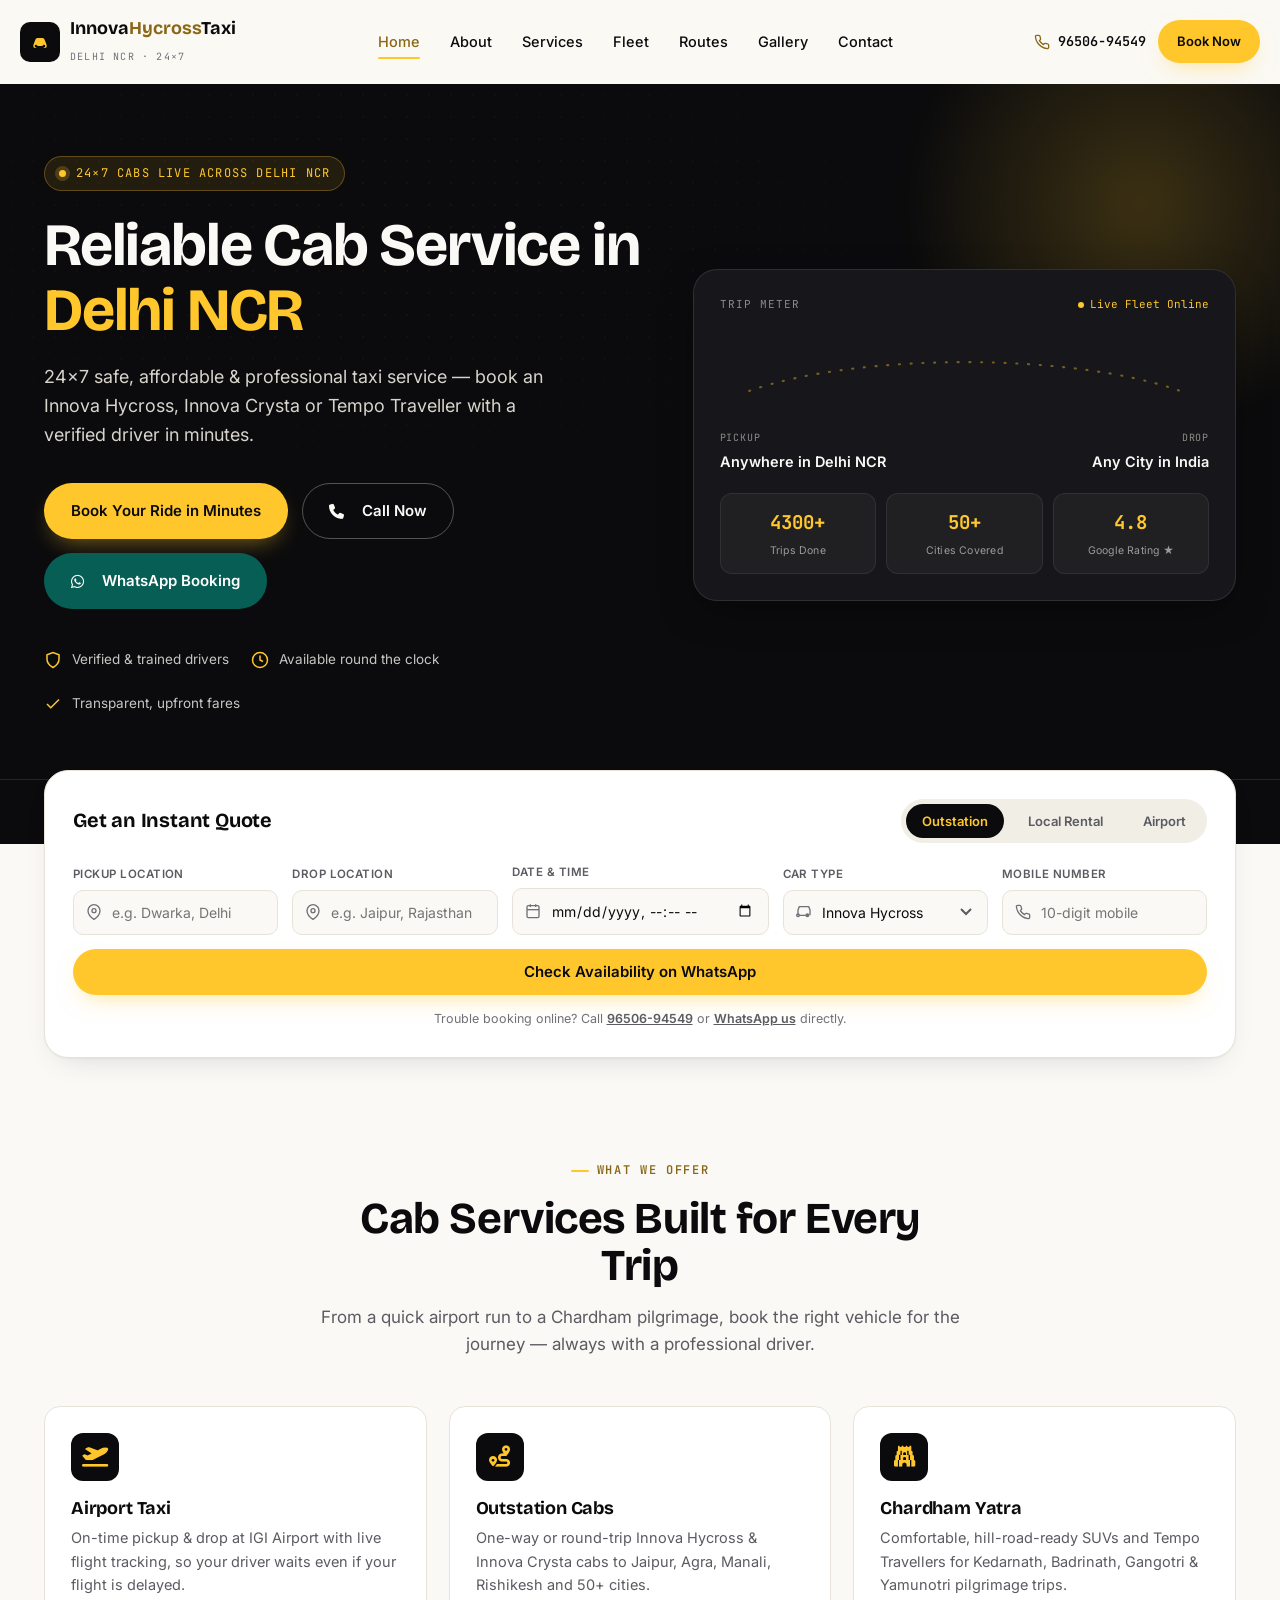
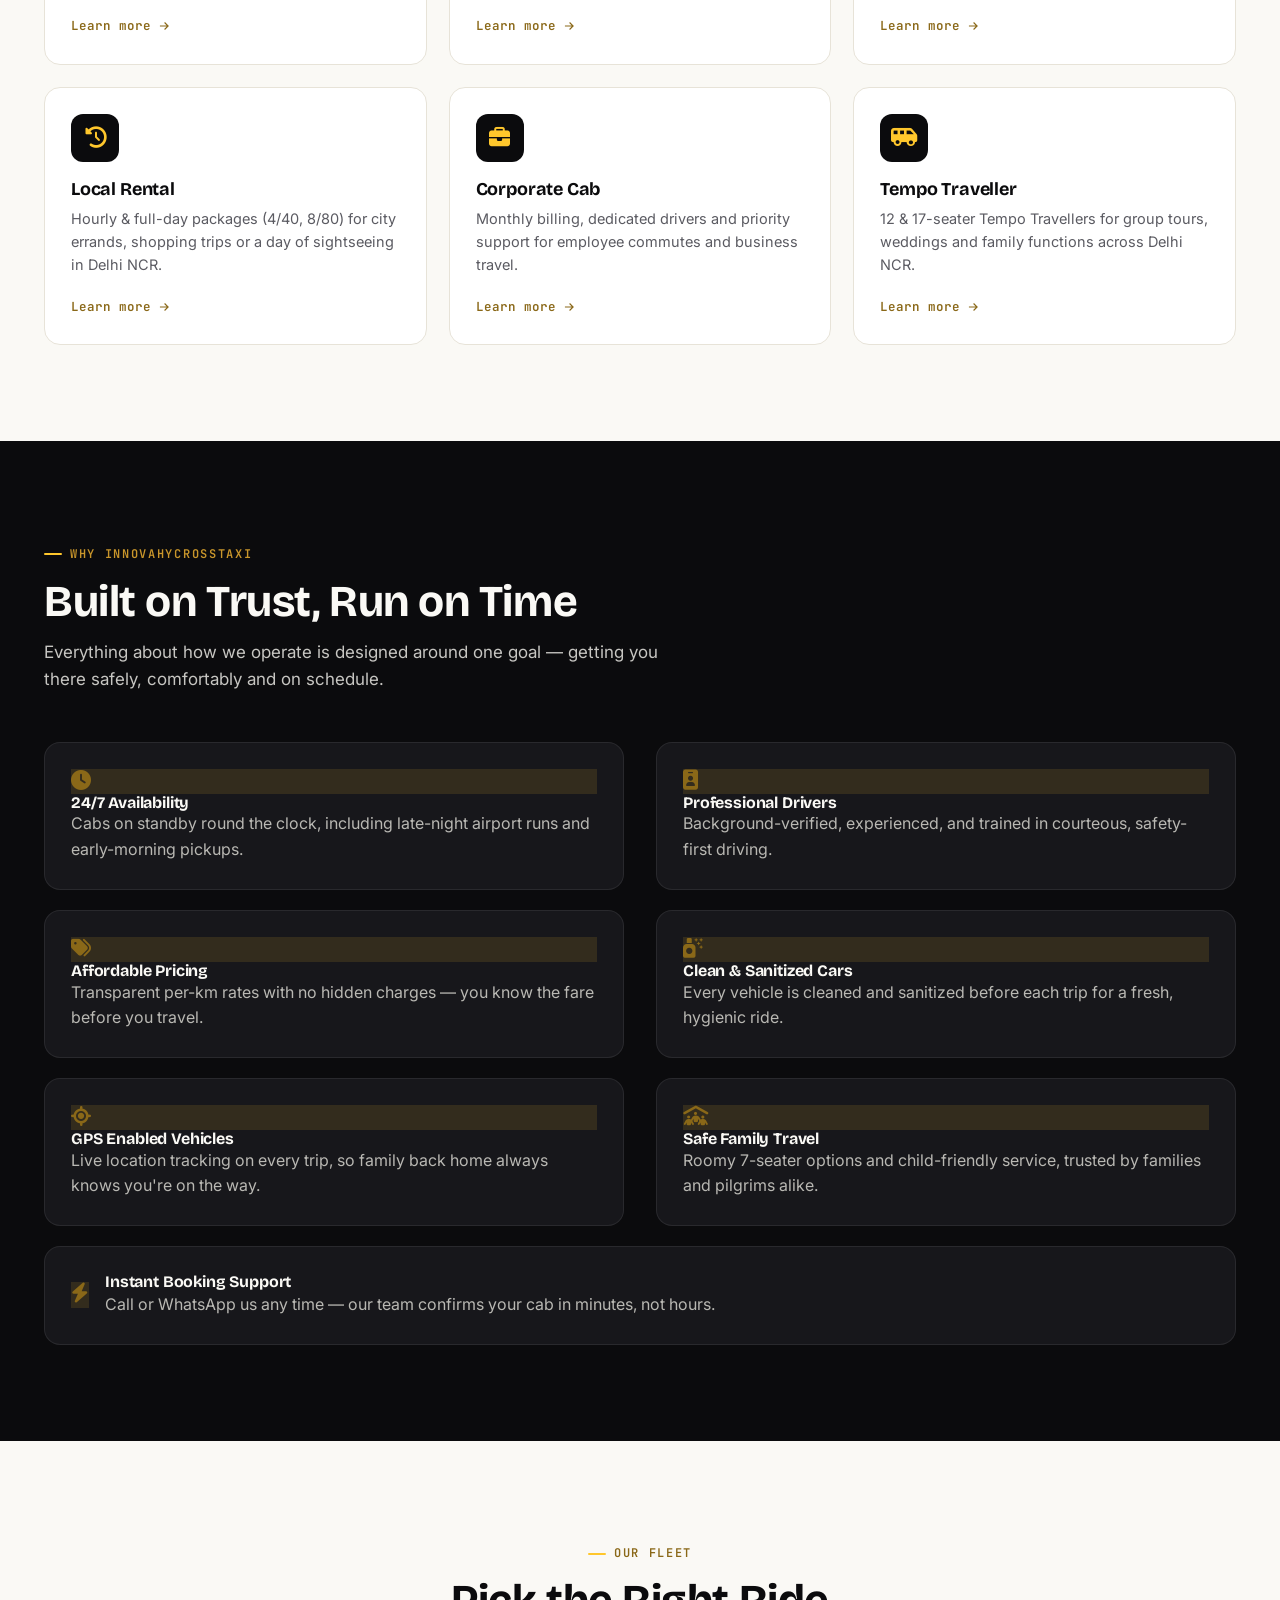
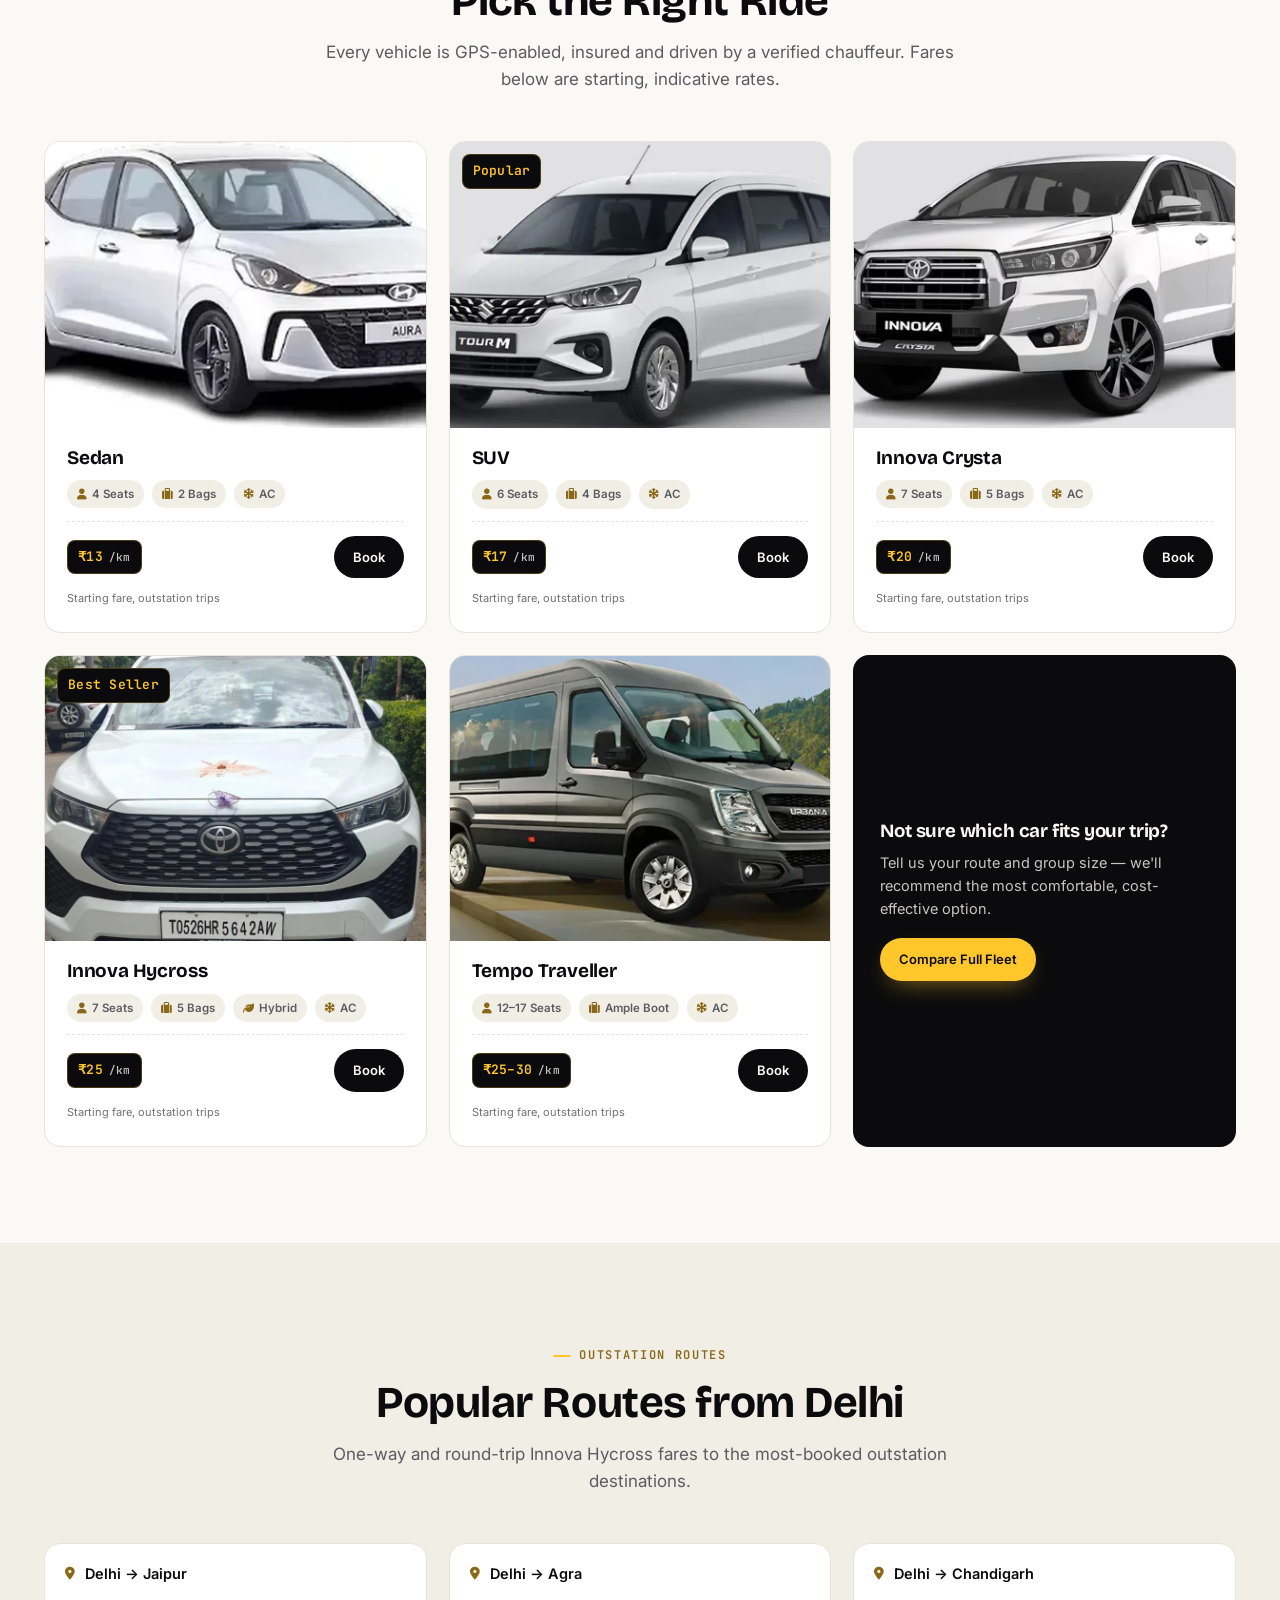
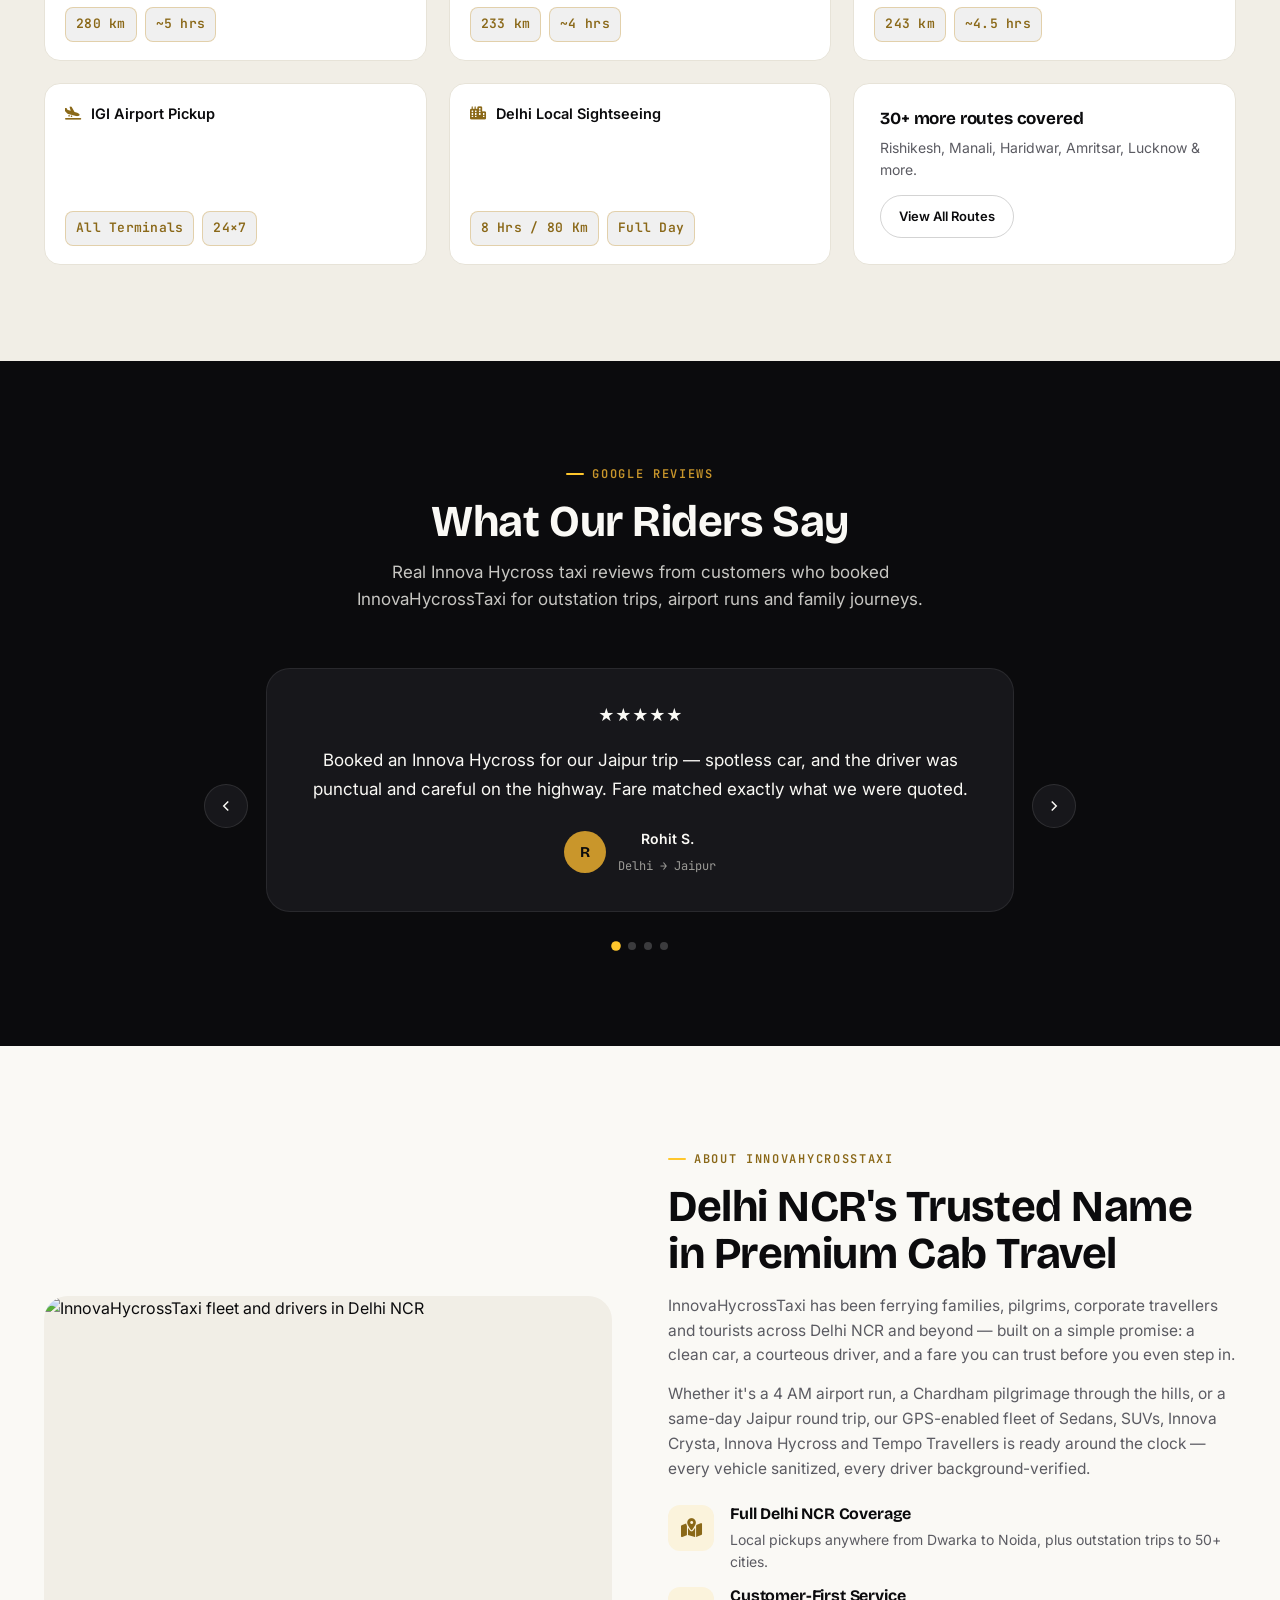
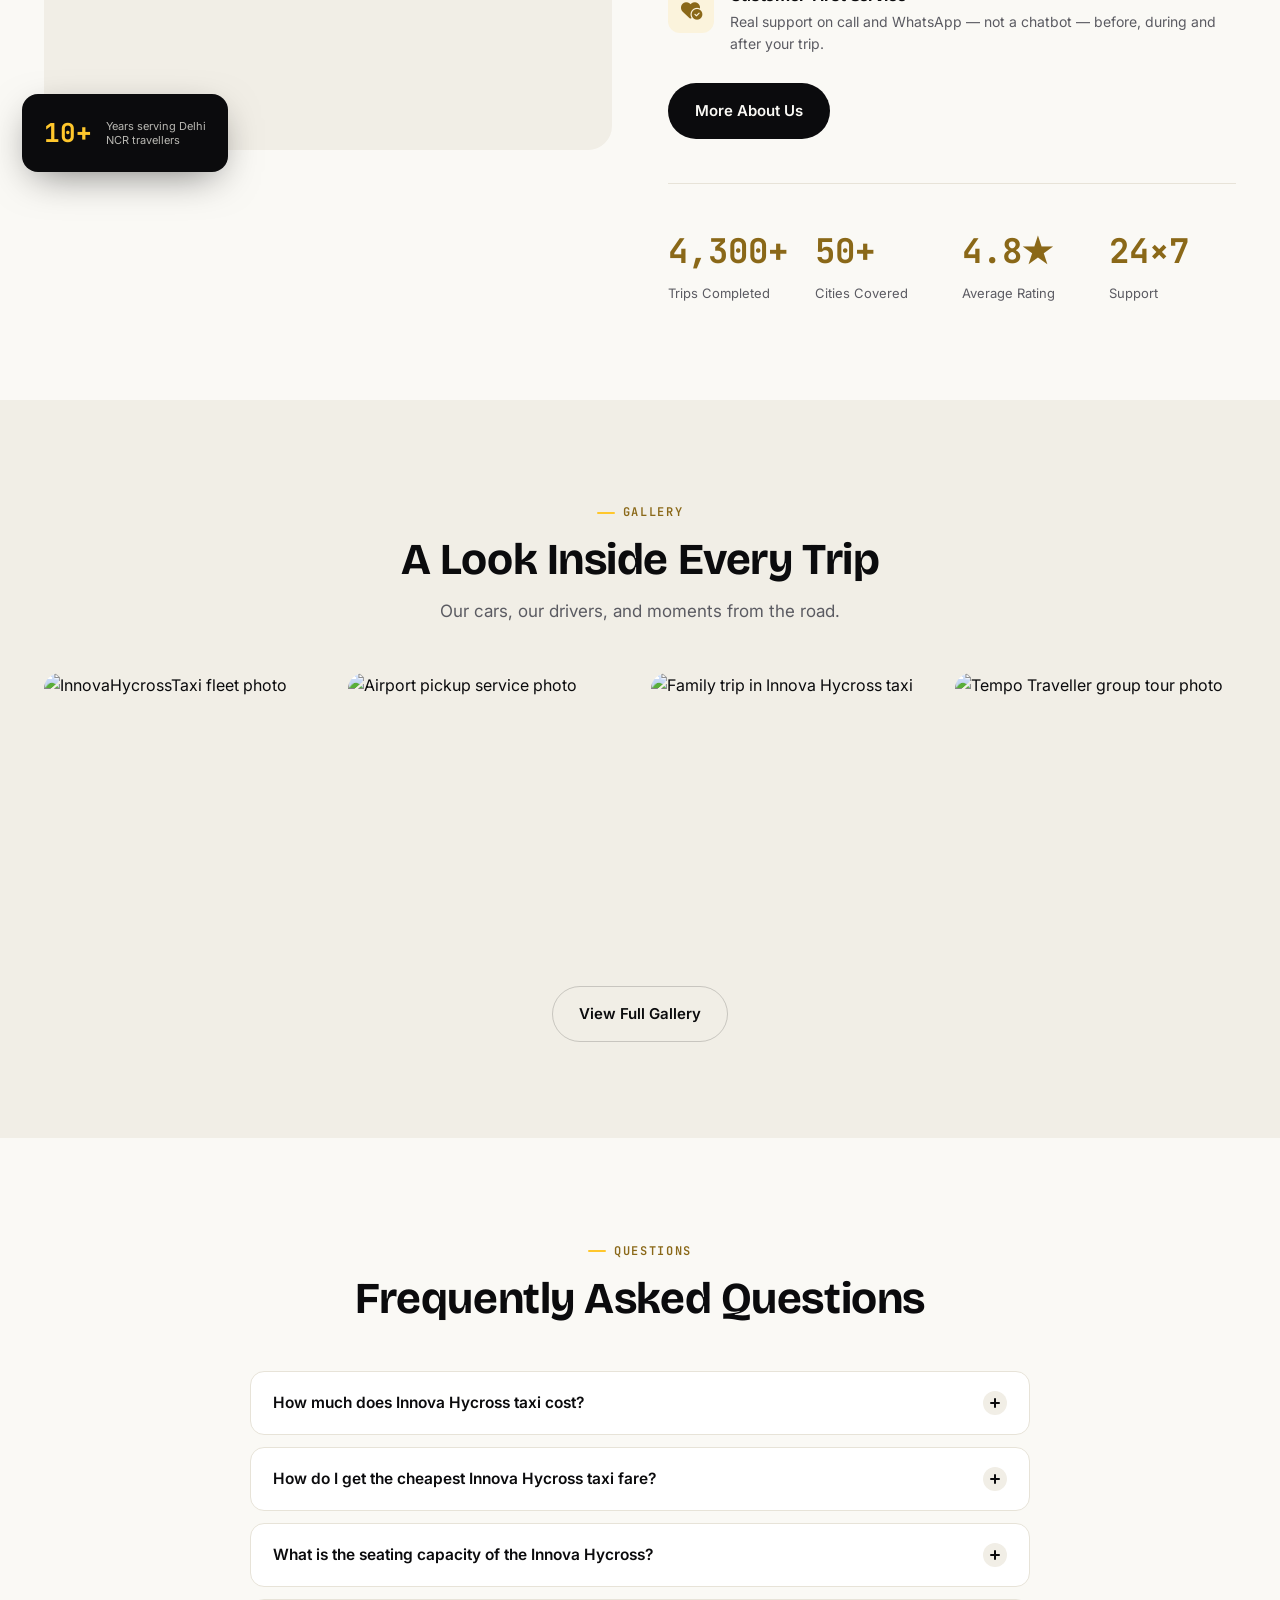
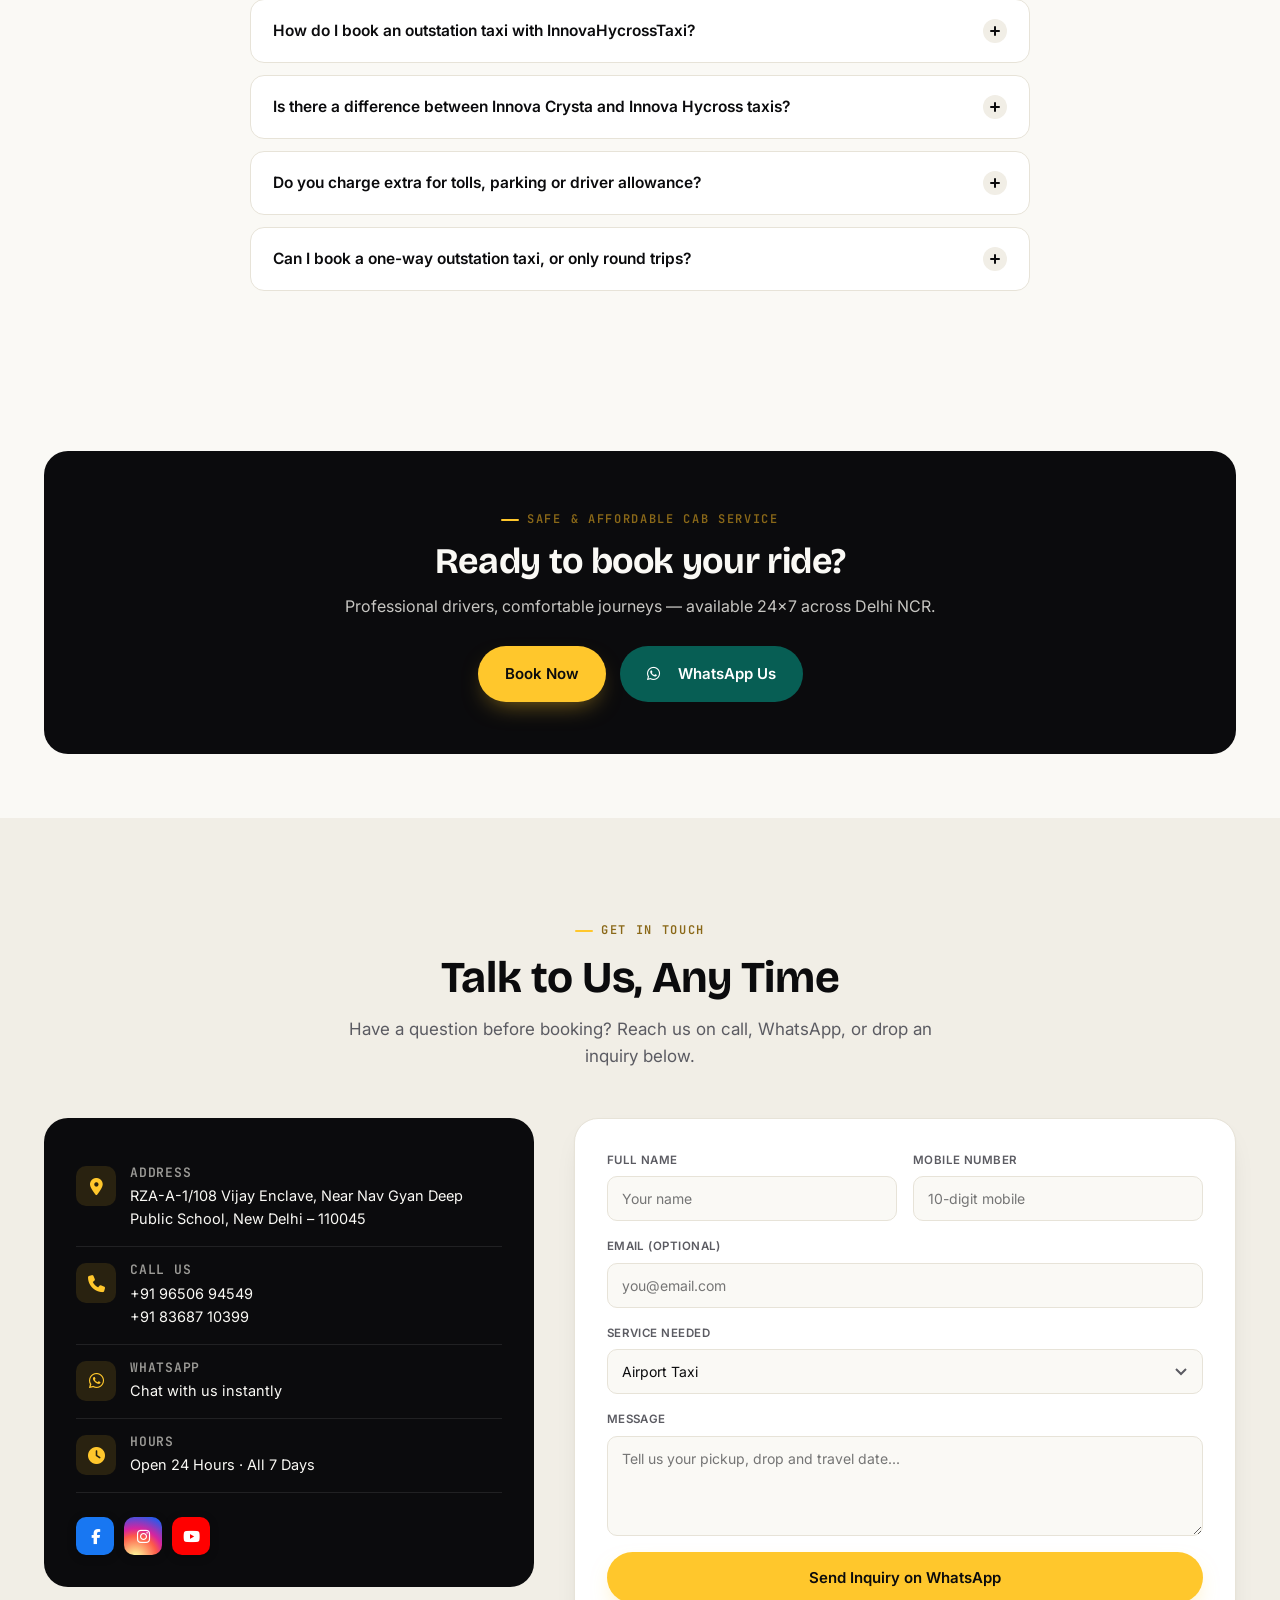
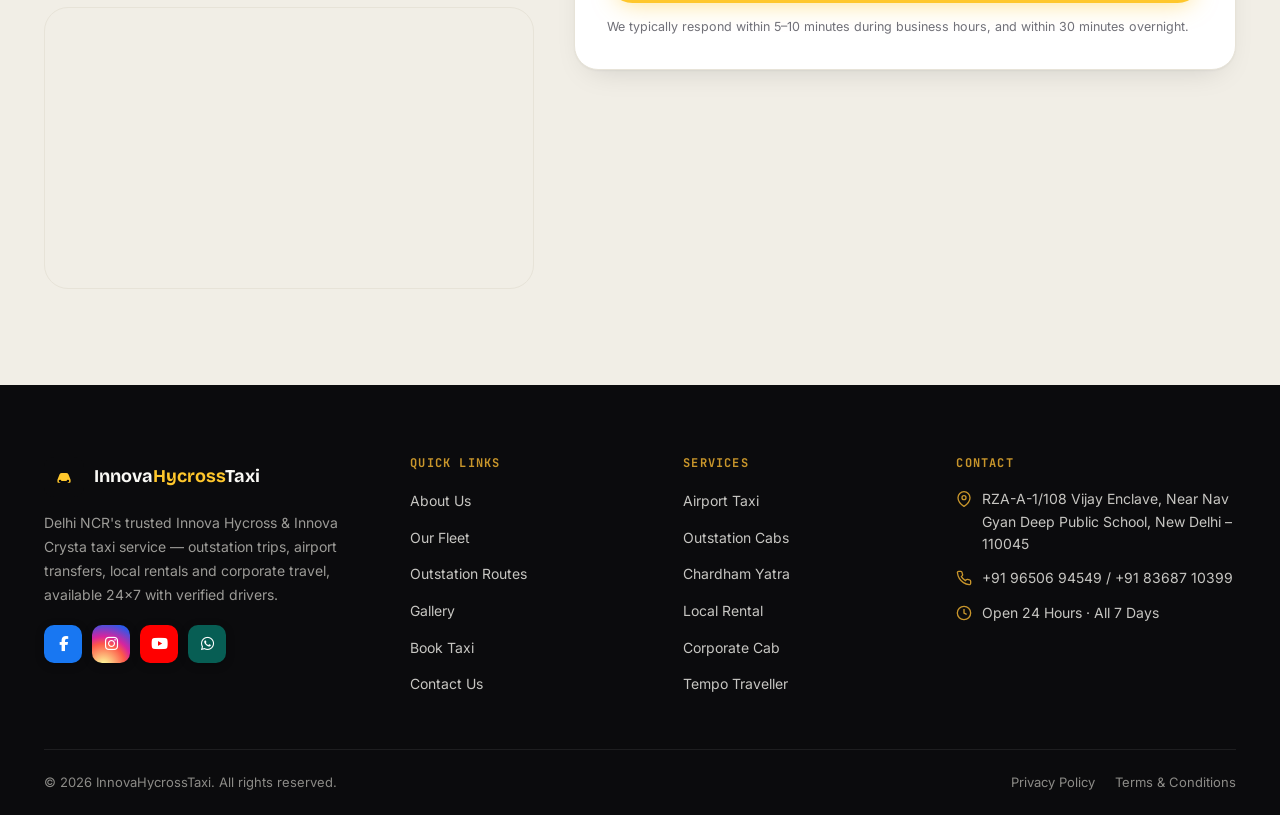
==== commit b47736fc: "Add files via upload" ====
--- a/index.html
+++ b/index.html
@@ -26,6 +26,7 @@
 
 <link rel="preconnect" href="https://fonts.googleapis.com">
 <link rel="preconnect" href="https://fonts.gstatic.com" crossorigin>
+<link rel="preconnect" href="https://cdnjs.cloudflare.com" crossorigin>
 <link href="https://fonts.googleapis.com/css2?family=Bricolage+Grotesque:opsz,wght@12..96,400..800&family=Inter:wght@400;500;600;700;800&family=JetBrains+Mono:wght@400;500;600;700&display=swap" rel="stylesheet">
 <link rel="stylesheet" href="https://cdnjs.cloudflare.com/ajax/libs/font-awesome/6.5.2/css/all.min.css">
 <link rel="stylesheet" href="assets/css/style.css">
@@ -62,9 +63,9 @@
   },
   "areaServed": "Delhi NCR",
   "sameAs": [
-    "https://www.facebook.com/innovahycrosstaxi",
-    "https://www.instagram.com/innovahycrosstaxi",
-    "https://www.youtube.com/@innovahycrosstaxi"
+    "https://www.facebook.com/share/1CkwwrY1pN/",
+    "https://www.instagram.com/innovahycrosstaxicom",
+    "https://www.youtube.com/@INNONAHYCROSSTAXISERVICETAXISE"
   ]
 }
 </script>
@@ -212,7 +213,7 @@
   <div class="booking-widget reveal">
     <div class="booking-card">
       <div class="booking-card-head">
-        <h3>Get an Instant Quote</h3>
+        <h2>Get an Instant Quote</h2>
         <div class="tab-row" role="tablist" aria-label="Trip type">
           <button type="button" class="tab-btn is-active" data-trip-tab="Outstation">Outstation</button>
           <button type="button" class="tab-btn" data-trip-tab="Local Rental">Local Rental</button>
@@ -224,14 +225,16 @@
           <label for="pickup">Pickup Location</label>
           <div class="input-wrap">
             <svg viewBox="0 0 24 24" fill="none" stroke="currentColor" stroke-width="2"><path d="M21 10c0 7-9 13-9 13s-9-6-9-13a9 9 0 0 1 18 0z"/><circle cx="12" cy="10" r="3"/></svg>
-            <input type="text" id="pickup" name="pickup" placeholder="e.g. Dwarka, Delhi" required>
+            <input type="text" id="pickup" name="pickup" placeholder="e.g. Dwarka, Delhi" autocomplete="off" data-location-input required>
+            <div class="location-suggestions" data-suggestions-for="pickup" role="listbox"></div>
           </div>
         </div>
         <div class="field" data-drop-field>
           <label for="drop">Drop Location</label>
           <div class="input-wrap">
             <svg viewBox="0 0 24 24" fill="none" stroke="currentColor" stroke-width="2"><path d="M21 10c0 7-9 13-9 13s-9-6-9-13a9 9 0 0 1 18 0z"/><circle cx="12" cy="10" r="3"/></svg>
-            <input type="text" id="drop" name="drop" placeholder="e.g. Jaipur, Rajasthan" required>
+            <input type="text" id="drop" name="drop" placeholder="e.g. Jaipur, Rajasthan" autocomplete="off" data-location-input required>
+            <div class="location-suggestions" data-suggestions-for="drop" role="listbox"></div>
           </div>
         </div>
         <div class="field">
@@ -261,7 +264,21 @@
             <input type="tel" id="mobile" name="mobile" placeholder="10-digit mobile" pattern="[6-9][0-9]{9}" maxlength="10" required>
           </div>
         </div>
+        <div class="trip-estimate" data-trip-estimate>
+          <span class="trip-estimate-label">Estimated trip</span>
+          <span class="trip-estimate-spinner"></span>
+          <span class="trip-estimate-chips">
+            <span class="meter meter--light"><span data-estimate-distance>—</span></span>
+            <span class="meter meter--light"><span data-estimate-duration>—</span></span>
+          </span>
+        </div>
         <button type="submit" class="btn btn-primary booking-submit">Check Availability on WhatsApp</button>
+        <div class="form-success" data-booking-success>
+          <svg class="icon-success" viewBox="0 0 24 24" fill="none" stroke="currentColor" stroke-width="2"><path d="M20 6L9 17l-5-5"/></svg>
+          <svg class="icon-fallback" viewBox="0 0 24 24" fill="none" stroke="currentColor" stroke-width="2"><path d="M12 9v4M12 17h.01M10.29 3.86L1.82 18a2 2 0 0 0 1.71 3h16.94a2 2 0 0 0 1.71-3L13.71 3.86a2 2 0 0 0-3.42 0z"/></svg>
+          <span data-booking-success-text></span>
+        </div>
+        <p class="booking-fallback-note">Trouble booking online? Call <a href="tel:+919650694549">96506-94549</a> or <a href="https://wa.me/919650694549" target="_blank" rel="noopener">WhatsApp us</a> directly.</p>
       </form>
     </div>
   </div>
@@ -327,32 +344,32 @@
     <div class="reasons">
       <div class="card value-card reveal">
         <div class="icon-box"><i class="fa-solid fa-clock"></i></div>
-        <h4>24/7 Availability</h4>
+        <h3>24/7 Availability</h3>
         <p>Cabs on standby round the clock, including late-night airport runs and early-morning pickups.</p>
       </div>
       <div class="card value-card reveal reveal-delay-1">
         <div class="icon-box"><i class="fa-solid fa-id-badge"></i></div>
-        <h4>Professional Drivers</h4>
+        <h3>Professional Drivers</h3>
         <p>Background-verified, experienced, and trained in courteous, safety-first driving.</p>
       </div>
       <div class="card value-card reveal reveal-delay-2">
         <div class="icon-box"><i class="fa-solid fa-tags"></i></div>
-        <h4>Affordable Pricing</h4>
+        <h3>Affordable Pricing</h3>
         <p>Transparent per-km rates with no hidden charges — you know the fare before you travel.</p>
       </div>
       <div class="card value-card reveal">
         <div class="icon-box"><i class="fa-solid fa-spray-can-sparkles"></i></div>
-        <h4>Clean &amp; Sanitized Cars</h4>
+        <h3>Clean &amp; Sanitized Cars</h3>
         <p>Every vehicle is cleaned and sanitized before each trip for a fresh, hygienic ride.</p>
       </div>
       <div class="card value-card reveal reveal-delay-1">
         <div class="icon-box"><i class="fa-solid fa-location-crosshairs"></i></div>
-        <h4>GPS Enabled Vehicles</h4>
+        <h3>GPS Enabled Vehicles</h3>
         <p>Live location tracking on every trip, so family back home always knows you're on the way.</p>
       </div>
       <div class="card value-card reveal reveal-delay-2">
         <div class="icon-box"><i class="fa-solid fa-people-roof"></i></div>
-        <h4>Safe Family Travel</h4>
+        <h3>Safe Family Travel</h3>
         <p>Roomy 7-seater options and child-friendly service, trusted by families and pilgrims alike.</p>
       </div>
     </div>
@@ -360,7 +377,7 @@
       <div class="card value-card" style="display:flex; align-items:center; gap:16px;">
         <div class="icon-box" style="flex-shrink:0;"><i class="fa-solid fa-bolt"></i></div>
         <div>
-          <h4 style="margin-bottom:2px;">Instant Booking Support</h4>
+          <h3 style="margin-bottom:2px;">Instant Booking Support</h3>
           <p>Call or WhatsApp us any time — our team confirms your cab in minutes, not hours.</p>
         </div>
       </div>
@@ -378,7 +395,7 @@
     </div>
     <div class="grid grid-3">
       <div class="card fleet-card reveal">
-        <div class="fleet-card-img"><img src="https://placehold.co/640x480/1F2024/E4BE68?text=Sedan&font=roboto" alt="Sedan taxi for local and outstation trips"></div>
+        <div class="fleet-card-img"><img src="assets/img/fleet-sedan.webp" alt="Sedan taxi for local and outstation trips" loading="lazy"></div>
         <div class="fleet-card-body">
           <h3>Sedan</h3>
           <div class="fleet-specs">
@@ -396,7 +413,7 @@
       <div class="card fleet-card reveal reveal-delay-1">
         <div class="fleet-card-img">
           <span class="meter" style="position:absolute; top:12px; left:12px; z-index:2;">Popular</span>
-          <img src="https://placehold.co/640x480/1F2024/E4BE68?text=SUV&font=roboto" alt="SUV taxi with driver for family trips">
+          <img src="assets/img/fleet-suv.webp" alt="SUV taxi with driver for family trips" loading="lazy">
         </div>
         <div class="fleet-card-body">
           <h3>SUV</h3>
@@ -413,7 +430,7 @@
         </div>
       </div>
       <div class="card fleet-card reveal reveal-delay-2">
-        <div class="fleet-card-img"><img src="https://placehold.co/640x480/1F2024/E4BE68?text=Innova+Crysta&font=roboto" alt="Innova Crysta taxi service Delhi NCR"></div>
+        <div class="fleet-card-img"><img src="assets/img/fleet-crysta.webp" alt="Innova Crysta taxi service Delhi NCR" loading="lazy"></div>
         <div class="fleet-card-body">
           <h3>Innova Crysta</h3>
           <div class="fleet-specs">
@@ -422,7 +439,7 @@
             <span class="spec-pill"><i class="fa-solid fa-snowflake"></i> AC</span>
           </div>
           <div class="fleet-price-row">
-            <span class="meter">₹19<span class="meter-unit">/km</span></span>
+            <span class="meter">₹20<span class="meter-unit">/km</span></span>
             <a href="book.html" class="btn btn-dark btn-sm">Book</a>
           </div>
           <span class="fleet-price-note">Starting fare, outstation trips</span>
@@ -431,7 +448,7 @@
       <div class="card fleet-card reveal">
         <div class="fleet-card-img">
           <span class="meter" style="position:absolute; top:12px; left:12px; z-index:2;">Best Seller</span>
-          <img src="https://placehold.co/640x480/0B0B0D/FFC72C?text=Innova+Hycross&font=roboto" alt="Innova Hycross taxi booking online with driver">
+          <img src="assets/img/fleet-hycross.webp" alt="Innova Hycross taxi booking online with driver" loading="lazy">
         </div>
         <div class="fleet-card-body">
           <h3>Innova Hycross</h3>
@@ -442,14 +459,14 @@
             <span class="spec-pill"><i class="fa-solid fa-snowflake"></i> AC</span>
           </div>
           <div class="fleet-price-row">
-            <span class="meter">₹22<span class="meter-unit">/km</span></span>
+            <span class="meter">₹25<span class="meter-unit">/km</span></span>
             <a href="book.html" class="btn btn-dark btn-sm">Book</a>
           </div>
           <span class="fleet-price-note">Starting fare, outstation trips</span>
         </div>
       </div>
       <div class="card fleet-card reveal reveal-delay-1">
-        <div class="fleet-card-img"><img src="https://placehold.co/640x480/1F2024/E4BE68?text=Tempo+Traveller&font=roboto" alt="Tempo Traveller rental for group trips"></div>
+        <div class="fleet-card-img"><img src="assets/img/fleet-tempo.webp" alt="Tempo Traveller rental for group trips" loading="lazy"></div>
         <div class="fleet-card-body">
           <h3>Tempo Traveller</h3>
           <div class="fleet-specs">
@@ -458,7 +475,7 @@
             <span class="spec-pill"><i class="fa-solid fa-snowflake"></i> AC</span>
           </div>
           <div class="fleet-price-row">
-            <span class="meter">₹28<span class="meter-unit">/km</span></span>
+            <span class="meter">₹25–30<span class="meter-unit">/km</span></span>
             <a href="book.html" class="btn btn-dark btn-sm">Book</a>
           </div>
           <span class="fleet-price-note">Starting fare, outstation trips</span>
@@ -517,7 +534,7 @@
     <div class="section-head center reveal">
       <span class="eyebrow" style="justify-content:center;">Google Reviews</span>
       <h2 class="section-title">What Our Riders Say</h2>
-      <p class="section-sub">A few words from customers who booked InnovaHycrossTaxi for outstation trips, airport runs and family journeys.</p>
+      <p class="section-sub">Real Innova Hycross taxi reviews from customers who booked InnovaHycrossTaxi for outstation trips, airport runs and family journeys.</p>
     </div>
 
     <!-- Sample reviews for template purposes — replace with a live Google Reviews
@@ -578,7 +595,7 @@
 <section class="section" id="about">
   <div class="container about-grid">
     <div class="about-media reveal">
-      <img src="https://placehold.co/720x580/F1EEE6/0B0B0D?text=InnovaHycrossTaxi&font=roboto" alt="InnovaHycrossTaxi fleet and drivers in Delhi NCR">
+      <img src="https://placehold.co/720x580/F1EEE6/0B0B0D?text=InnovaHycrossTaxi&font=roboto" alt="InnovaHycrossTaxi fleet and drivers in Delhi NCR" loading="lazy">
       <div class="about-badge">
         <span class="num">10+</span>
         <span class="lbl">Years serving Delhi NCR travellers</span>
@@ -592,11 +609,11 @@
       <div class="reasons" style="grid-template-columns:1fr; gap:14px; margin-top:24px;">
         <div class="reason">
           <div class="icon-box"><i class="fa-solid fa-map-location-dot"></i></div>
-          <div><h4>Full Delhi NCR Coverage</h4><p>Local pickups anywhere from Dwarka to Noida, plus outstation trips to 50+ cities.</p></div>
+          <div><h3>Full Delhi NCR Coverage</h3><p>Local pickups anywhere from Dwarka to Noida, plus outstation trips to 50+ cities.</p></div>
         </div>
         <div class="reason">
           <div class="icon-box"><i class="fa-solid fa-heart-circle-check"></i></div>
-          <div><h4>Customer-First Service</h4><p>Real support on call and WhatsApp — not a chatbot — before, during and after your trip.</p></div>
+          <div><h3>Customer-First Service</h3><p>Real support on call and WhatsApp — not a chatbot — before, during and after your trip.</p></div>
         </div>
       </div>
       <a href="about.html" class="btn btn-dark" style="margin-top:28px;">More About Us</a>
@@ -619,10 +636,10 @@
       <p class="section-sub">Our cars, our drivers, and moments from the road.</p>
     </div>
     <div class="grid grid-4 reveal">
-      <img src="https://placehold.co/420x420/1F2024/E4BE68?text=Fleet" alt="InnovaHycrossTaxi fleet photo" style="border-radius:16px; aspect-ratio:1; object-fit:cover;">
-      <img src="https://placehold.co/420x420/0B0B0D/FFC72C?text=Airport+Pickup" alt="Airport pickup service photo" style="border-radius:16px; aspect-ratio:1; object-fit:cover;">
-      <img src="https://placehold.co/420x420/F1EEE6/0B0B0D?text=Family+Trip" alt="Family trip in Innova Hycross taxi" style="border-radius:16px; aspect-ratio:1; object-fit:cover;">
-      <img src="https://placehold.co/420x420/1F2024/E4BE68?text=Tempo+Traveller" alt="Tempo Traveller group tour photo" style="border-radius:16px; aspect-ratio:1; object-fit:cover;">
+      <img src="https://placehold.co/420x420/1F2024/E4BE68?text=Fleet" alt="InnovaHycrossTaxi fleet photo" style="border-radius:16px; aspect-ratio:1; object-fit:cover;" loading="lazy">
+      <img src="https://placehold.co/420x420/0B0B0D/FFC72C?text=Airport+Pickup" alt="Airport pickup service photo" style="border-radius:16px; aspect-ratio:1; object-fit:cover;" loading="lazy">
+      <img src="https://placehold.co/420x420/F1EEE6/0B0B0D?text=Family+Trip" alt="Family trip in Innova Hycross taxi" style="border-radius:16px; aspect-ratio:1; object-fit:cover;" loading="lazy">
+      <img src="https://placehold.co/420x420/1F2024/E4BE68?text=Tempo+Traveller" alt="Tempo Traveller group tour photo" style="border-radius:16px; aspect-ratio:1; object-fit:cover;" loading="lazy">
     </div>
     <div class="reveal" style="text-align:center; margin-top:32px;">
       <a href="gallery.html" class="btn btn-outline">View Full Gallery</a>
@@ -639,8 +656,12 @@
     </div>
     <div class="faq-list reveal">
       <div class="faq-item">
-        <button class="faq-q">How much does an Innova Hycross taxi cost per km? <span class="plus"></span></button>
-        <div class="faq-a"><div class="faq-a-inner">Outstation Innova Hycross fares start from around ₹22/km, with a driver allowance for multi-day trips. Exact pricing depends on route, trip type (one-way vs round trip) and season — share your route on WhatsApp for an exact quote.</div></div>
+        <button class="faq-q">How much does Innova Hycross taxi cost? <span class="plus"></span></button>
+        <div class="faq-a"><div class="faq-a-inner">Outstation Innova Hycross fares start from around ₹25/km, with a driver allowance for multi-day trips. Exact pricing depends on route, trip type (one-way vs round trip) and season — share your route on WhatsApp for an exact quote.</div></div>
+      </div>
+      <div class="faq-item">
+        <button class="faq-q">How do I get the cheapest Innova Hycross taxi fare? <span class="plus"></span></button>
+        <div class="faq-a"><div class="faq-a-inner">Round trips generally work out cheaper per km than one-way bookings, and booking a few days ahead (rather than last-minute) helps too. For the cheapest Innova Hycross taxi fare on your specific route, share your pickup, drop and travel dates on WhatsApp — we'll always quote our best available price upfront.</div></div>
       </div>
       <div class="faq-item">
         <button class="faq-q">What is the seating capacity of the Innova Hycross? <span class="plus"></span></button>
@@ -694,24 +715,24 @@
         <div class="contact-info-card">
           <div class="contact-info-row">
             <span class="icon-box"><i class="fa-solid fa-location-dot"></i></span>
-            <div><h4>Address</h4><p>RZA-A-1/108 Vijay Enclave, Near Nav Gyan Deep Public School, New Delhi – 110045</p></div>
+            <div><h3>Address</h3><p>RZA-A-1/108 Vijay Enclave, Near Nav Gyan Deep Public School, New Delhi – 110045</p></div>
           </div>
           <div class="contact-info-row">
             <span class="icon-box"><i class="fa-solid fa-phone"></i></span>
-            <div><h4>Call Us</h4><p><a href="tel:+919650694549">+91 96506 94549</a><br><a href="tel:+918368710399">+91 83687 10399</a></p></div>
+            <div><h3>Call Us</h3><p><a href="tel:+919650694549">+91 96506 94549</a><br><a href="tel:+918368710399">+91 83687 10399</a></p></div>
           </div>
           <div class="contact-info-row">
             <span class="icon-box"><i class="fa-brands fa-whatsapp"></i></span>
-            <div><h4>WhatsApp</h4><p><a href="https://wa.me/919650694549" target="_blank" rel="noopener">Chat with us instantly</a></p></div>
+            <div><h3>WhatsApp</h3><p><a href="https://wa.me/919650694549" target="_blank" rel="noopener">Chat with us instantly</a></p></div>
           </div>
           <div class="contact-info-row">
             <span class="icon-box"><i class="fa-solid fa-clock"></i></span>
-            <div><h4>Hours</h4><p>Open 24 Hours · All 7 Days</p></div>
+            <div><h3>Hours</h3><p>Open 24 Hours · All 7 Days</p></div>
           </div>
           <div class="contact-social">
-            <a class="social-btn social-fb" href="https://www.facebook.com/innovahycrosstaxi" target="_blank" rel="noopener" aria-label="Facebook"><i class="fa-brands fa-facebook-f"></i></a>
-            <a class="social-btn social-ig" href="https://www.instagram.com/innovahycrosstaxi" target="_blank" rel="noopener" aria-label="Instagram"><i class="fa-brands fa-instagram"></i></a>
-            <a class="social-btn social-yt" href="https://www.youtube.com/@innovahycrosstaxi" target="_blank" rel="noopener" aria-label="YouTube"><i class="fa-brands fa-youtube"></i></a>
+            <a class="social-btn social-fb" href="https://www.facebook.com/share/1CkwwrY1pN/" target="_blank" rel="noopener" aria-label="Facebook"><i class="fa-brands fa-facebook-f"></i></a>
+            <a class="social-btn social-ig" href="https://www.instagram.com/innovahycrosstaxicom" target="_blank" rel="noopener" aria-label="Instagram"><i class="fa-brands fa-instagram"></i></a>
+            <a class="social-btn social-yt" href="https://www.youtube.com/@INNONAHYCROSSTAXISERVICETAXISE" target="_blank" rel="noopener" aria-label="YouTube"><i class="fa-brands fa-youtube"></i></a>
           </div>
         </div>
         <div class="map-frame reveal" style="margin-top:20px;">
@@ -780,15 +801,15 @@
         </a>
         <p>Delhi NCR's trusted Innova Hycross &amp; Innova Crysta taxi service — outstation trips, airport transfers, local rentals and corporate travel, available 24×7 with verified drivers.</p>
         <div class="footer-social">
-          <a class="social-btn social-fb" href="https://www.facebook.com/innovahycrosstaxi" target="_blank" rel="noopener" aria-label="Facebook"><i class="fa-brands fa-facebook-f"></i></a>
-          <a class="social-btn social-ig" href="https://www.instagram.com/innovahycrosstaxi" target="_blank" rel="noopener" aria-label="Instagram"><i class="fa-brands fa-instagram"></i></a>
-          <a class="social-btn social-yt" href="https://www.youtube.com/@innovahycrosstaxi" target="_blank" rel="noopener" aria-label="YouTube"><i class="fa-brands fa-youtube"></i></a>
+          <a class="social-btn social-fb" href="https://www.facebook.com/share/1CkwwrY1pN/" target="_blank" rel="noopener" aria-label="Facebook"><i class="fa-brands fa-facebook-f"></i></a>
+          <a class="social-btn social-ig" href="https://www.instagram.com/innovahycrosstaxicom" target="_blank" rel="noopener" aria-label="Instagram"><i class="fa-brands fa-instagram"></i></a>
+          <a class="social-btn social-yt" href="https://www.youtube.com/@INNONAHYCROSSTAXISERVICETAXISE" target="_blank" rel="noopener" aria-label="YouTube"><i class="fa-brands fa-youtube"></i></a>
           <a class="social-btn social-wa" href="https://wa.me/919650694549" target="_blank" rel="noopener" aria-label="WhatsApp"><i class="fa-brands fa-whatsapp"></i></a>
         </div>
       </div>
 
       <div class="footer-col">
-        <h4>Quick Links</h4>
+        <h3>Quick Links</h3>
         <ul>
           <li><a href="about.html">About Us</a></li>
           <li><a href="fleet.html">Our Fleet</a></li>
@@ -800,7 +821,7 @@
       </div>
 
       <div class="footer-col">
-        <h4>Services</h4>
+        <h3>Services</h3>
         <ul>
           <li><a href="services.html#airport">Airport Taxi</a></li>
           <li><a href="services.html#outstation">Outstation Cabs</a></li>
@@ -812,7 +833,7 @@
       </div>
 
       <div class="footer-col">
-        <h4>Contact</h4>
+        <h3>Contact</h3>
         <div class="contact-line">
           <svg viewBox="0 0 24 24" fill="none" stroke="currentColor" stroke-width="2"><path d="M21 10c0 7-9 13-9 13s-9-6-9-13a9 9 0 0 1 18 0z"/><circle cx="12" cy="10" r="3"/></svg>
           <span>RZA-A-1/108 Vijay Enclave, Near Nav Gyan Deep Public School, New Delhi – 110045</span>
@@ -839,6 +860,9 @@
 </footer>
 
 <div class="float-stack">
+  <a href="tel:+919650694549" class="float-btn float-call" aria-label="Call InnovaHycrossTaxi">
+    <i class="fa-solid fa-phone"></i>
+  </a>
   <a href="https://wa.me/919650694549?text=Hi%20InnovaHycrossTaxi%2C%20I%27d%20like%20to%20book%20a%20cab." class="float-btn float-wa" target="_blank" rel="noopener" aria-label="Chat on WhatsApp">
     <i class="fa-brands fa-whatsapp"></i>
   </a>
--- a/assets/css/style.css
+++ b/assets/css/style.css
@@ -13,14 +13,15 @@
   --paper-dim:      #F1EEE6;
   --white:          #FFFFFF;
   --gold:           #C9962B;
+  --gold-safe:      #8A6818;
   --gold-light:     #E4BE68;
   --yellow:         #FFC72C;
   --yellow-deep:    #F2A900;
   --slate:          #5B5B62;
-  --slate-light:    #8B8B92;
+  --slate-light:    #707077;
   --line:           #E7E3D8;
   --line-dark:      rgba(255,255,255,.12);
-  --green-wa:       #25D366;
+  --green-wa:       #075E54;
   --red:            #C1462E;
 
   /* ---- Type ---- */
@@ -61,7 +62,7 @@
 h1,h2,h3,h4{ font-family: var(--f-display); margin: 0; line-height: 1.08; letter-spacing: -0.01em; }
 p{ margin:0; }
 
-:focus-visible{ outline: 2px solid var(--gold); outline-offset: 3px; }
+:focus-visible{ outline: 2px solid var(--gold-safe); outline-offset: 3px; }
 
 .container{ max-width: var(--maxw); margin: 0 auto; padding: 0 24px; }
 @media (max-width: 640px){ .container{ padding: 0 18px; } }
@@ -76,9 +77,10 @@
 .eyebrow{
   display:inline-flex; align-items:center; gap:8px;
   font-family: var(--f-mono); font-size: 12px; letter-spacing: .14em; text-transform: uppercase;
-  color: var(--gold); font-weight: 600; margin-bottom: 14px;
+  color: var(--gold-safe); font-weight: 600; margin-bottom: 14px;
 }
 .eyebrow::before{ content:''; width:18px; height:2px; background: var(--yellow); display:inline-block; border-radius: 2px; }
+.section--dark .eyebrow{ color: var(--gold); }
 
 .section-head{ max-width: 640px; margin-bottom: 48px; }
 .section-head.center{ margin-left:auto; margin-right:auto; text-align:center; }
@@ -103,7 +105,7 @@
 .section--dark .btn-outline, .hero .btn-outline, .page-hero .btn-outline, .cta-band .btn-outline{ border-color: rgba(250,249,245,.3); color: var(--paper); }
 .section--dark .btn-outline:hover, .hero .btn-outline:hover, .page-hero .btn-outline:hover, .cta-band .btn-outline:hover{ border-color: var(--paper); }
 .btn-ghost-wa{ background: var(--green-wa); color: #fff; }
-.btn-ghost-wa:hover{ background: #1fb857; transform: translateY(-2px); }
+.btn-ghost-wa:hover{ background: #094f46; transform: translateY(-2px); }
 .btn-sm{ padding: 10px 18px; font-size: 13px; }
 .btn-block{ width:100%; }
 .btn[disabled]{ opacity:.6; cursor:not-allowed; }
@@ -117,7 +119,7 @@
 }
 .meter .meter-unit{ color: #C7C6C2; font-weight: 500; font-size: 11px; }
 .meter--ghost{ background: rgba(255,255,255,.06); color: var(--yellow); }
-.meter--light{ background: rgba(11,11,13,.06); color: var(--gold); border-color: rgba(201,150,43,.35); }
+.meter--light{ background: rgba(11,11,13,.06); color: var(--gold-safe); border-color: rgba(201,150,43,.35); }
 
 /* =========================================================
    HEADER / NAV
@@ -142,7 +144,7 @@
 }
 .brand-mark svg{ width:22px; height:22px; }
 .brand-word{ font-family: var(--f-display); font-weight: 700; font-size: 18px; line-height:1.1; }
-.brand-word span{ color: var(--gold); }
+.brand-word span{ color: var(--gold-safe); }
 .brand-tag{ font-family: var(--f-mono); font-size: 10px; letter-spacing:.12em; color: var(--slate-light); text-transform: uppercase; }
 
 .nav-links{ display:flex; align-items:center; gap: 30px; }
@@ -152,11 +154,11 @@
   transition: right .25s var(--ease); border-radius: 2px;
 }
 .nav-links a:hover::after, .nav-links a.is-active::after{ right:0; }
-.nav-links a.is-active{ color: var(--gold); }
+.nav-links a.is-active{ color: var(--gold-safe); }
 
 .nav-cta{ display:flex; align-items:center; gap:12px; }
 .nav-call{ display:flex; align-items:center; gap:8px; font-family: var(--f-mono); font-size: 13.5px; font-weight:600; }
-.nav-call svg{ width:16px; height:16px; color: var(--gold); }
+.nav-call svg{ width:16px; height:16px; color: var(--gold-safe); }
 
 .nav-toggle{
   display:none; width:42px; height:42px; border-radius: 10px; border: 1px solid var(--line);
@@ -267,8 +269,8 @@
   padding: 28px; border: 1px solid var(--line);
 }
 .booking-card-head{ display:flex; align-items:center; justify-content:space-between; margin-bottom:20px; gap:12px; flex-wrap:wrap; }
-.booking-card-head h3{ font-size: 20px; }
-.tab-row{ display:flex; gap:8px; background: var(--paper-dim); padding:5px; border-radius: 100px; }
+.booking-card-head h2{ font-size: 20px; }
+.tab-row{ display:flex; gap:8px; background: var(--paper-dim); padding:5px; border-radius: 100px; min-width: 0; flex-wrap: wrap; }
 .tab-btn{ border:none; background:transparent; padding: 9px 16px; border-radius:100px; font-size:13px; font-weight:600; color:var(--slate); }
 .tab-btn.is-active{ background: var(--ink); color: var(--yellow); }
 
@@ -282,10 +284,42 @@
   background: var(--paper); font-family: var(--f-body); font-size: 14px; color: var(--ink);
   transition: border-color .2s, box-shadow .2s;
 }
-.field input:focus, .field select:focus{ border-color: var(--gold); box-shadow: 0 0 0 3px rgba(201,150,43,.15); outline:none; }
+.field input:focus, .field select:focus{ border-color: var(--gold-safe); box-shadow: 0 0 0 3px rgba(138,104,24,.15); outline:none; }
 .field select{ appearance:none; background-image: url("data:image/svg+xml;utf8,<svg xmlns='http://www.w3.org/2000/svg' width='14' height='14' fill='none' stroke='%235B5B62' stroke-width='2'><path d='M2 4l5 5 5-5'/></svg>"); background-repeat:no-repeat; background-position: right 14px center; }
+
+/* ---- Location search suggestions (Google Places) ---- */
+.location-suggestions{
+  display:none; position:absolute; left:0; right:0; top:calc(100% + 6px); z-index:60;
+  background: var(--white); border:1px solid var(--line); border-radius: 12px;
+  box-shadow: var(--shadow-card); max-height:240px; overflow-y:auto; padding:6px;
+}
+.location-suggestions.is-open{ display:block; }
+.location-suggestion{
+  display:flex; align-items:flex-start; gap:10px; padding:9px 10px; border-radius:8px;
+  cursor:pointer; font-size:13.5px; line-height:1.4; color: var(--ink);
+}
+.location-suggestion svg{ width:15px; height:15px; margin-top:2px; color: var(--gold-safe); flex-shrink:0; }
+.location-suggestion:hover, .location-suggestion.is-active{ background: var(--paper-dim); }
+.location-suggestion b{ font-weight:600; }
+.location-suggestion span{ color: var(--slate); }
+.location-suggestion-empty{ padding:10px; font-size:13px; color: var(--slate-light); text-align:center; }
 .booking-grid .btn{ height: 46px; }
 .booking-submit{ grid-column: 1 / -1; }
+
+/* ---- Trip distance/duration estimate (Google Routes API) ---- */
+.trip-estimate{
+  grid-column: 1 / -1; display:none; align-items:center; gap:10px; flex-wrap:wrap;
+  background: var(--paper-dim); border:1px solid var(--line); border-radius: 12px; padding: 12px 16px;
+  animation: estimateIn .3s var(--ease);
+}
+.trip-estimate.is-visible{ display:flex; }
+.trip-estimate.is-loading .trip-estimate-chips{ opacity:.45; }
+.trip-estimate-label{ font-family: var(--f-mono); font-size:11px; letter-spacing:.06em; text-transform:uppercase; color: var(--slate); }
+.trip-estimate-chips{ display:flex; gap:8px; flex-wrap:wrap; transition: opacity .2s; }
+.trip-estimate-spinner{ display:none; width:14px; height:14px; border-radius:50%; border:2px solid var(--line); border-top-color: var(--gold-safe); animation: estimateSpin .7s linear infinite; }
+.trip-estimate.is-loading .trip-estimate-spinner{ display:inline-block; }
+@keyframes estimateSpin{ to{ transform: rotate(360deg); } }
+@keyframes estimateIn{ from{ opacity:0; transform: translateY(-4px);} to{ opacity:1; transform:none; } }
 
 @media (max-width: 980px){
   .booking-grid{ grid-template-columns: 1fr 1fr; }
@@ -320,7 +354,7 @@
 .service-card .icon-box i{ color: var(--yellow); font-size: 21px; }
 .service-card h3{ font-size: 18px; margin-bottom:8px; }
 .service-card p{ color: var(--slate); font-size: 14.5px; margin-bottom: 16px; }
-.card-link{ font-family: var(--f-mono); font-size:12.5px; font-weight:600; color: var(--gold); display:inline-flex; align-items:center; gap:6px; }
+.card-link{ font-family: var(--f-mono); font-size:12.5px; font-weight:600; color: var(--gold-safe); display:inline-flex; align-items:center; gap:6px; }
 .card-link svg{ width:14px; height:14px; flex-shrink:0; transition: transform .2s; }
 .card:hover .card-link svg, .service-card:hover .card-link svg{ transform: translateX(3px); }
 
@@ -328,9 +362,10 @@
 .value-card .icon-box{ background: rgba(255,199,44,.12); }
 .section--dark .value-card{ background: var(--ink-soft); border-color: rgba(255,255,255,.08); }
 .section--dark .value-card p{ color:#B9B8B3; }
-.value-card .icon-box svg{ color: var(--gold); }
-.value-card .icon-box i{ color: var(--gold); }
-.city-chip i{ color: var(--gold); font-size:13px; }
+.value-card .icon-box svg{ color: var(--gold-safe); }
+.value-card .icon-box i{ color: var(--gold-safe); }
+.value-card h3{ font-size:16px; }
+.city-chip i{ color: var(--gold-safe); font-size:13px; }
 
 .fleet-card{ overflow:hidden; padding:0; display:flex; flex-direction:column; }
 .fleet-card-img{ position:relative; aspect-ratio: 4/3; overflow:hidden; background: var(--paper-dim); }
@@ -338,18 +373,18 @@
 .fleet-card:hover .fleet-card-img img{ transform: scale(1.06); }
 .fleet-card-tag{ position:absolute; top:12px; left:12px; }
 .fleet-card-body{ padding: 20px 22px 24px; display:flex; flex-direction:column; gap:12px; flex:1; }
-.fleet-card-body h3{ font-size:19px; }
+.fleet-card-body h2, .fleet-card-body h3{ font-size:19px; }
 .fleet-specs{ display:flex; flex-wrap:wrap; gap:8px; }
 .spec-pill{ font-size:11.5px; font-weight:600; color: var(--slate); background: var(--paper-dim); border-radius:100px; padding:5px 10px; display:flex; align-items:center; gap:5px; }
-.spec-pill svg{ width:12px; height:12px; color: var(--gold); }
-.spec-pill i{ color: var(--gold); font-size:11px; }
+.spec-pill svg{ width:12px; height:12px; color: var(--gold-safe); }
+.spec-pill i{ color: var(--gold-safe); font-size:11px; }
 .fleet-price-row{ display:flex; align-items:center; justify-content:space-between; margin-top:auto; padding-top:14px; border-top:1px dashed var(--line); }
 .fleet-price-note{ font-size:11px; color: var(--slate-light); }
 
 .route-card{ display:flex; align-items:center; justify-content:space-between; gap:14px; padding: 18px 20px; }
 .route-card-path{ display:flex; align-items:center; gap:10px; font-weight:600; font-size:14.5px; }
-.route-card-path svg{ width:14px; height:14px; color: var(--gold); flex-shrink:0; }
-.route-card-path i{ color: var(--gold); font-size:13px; }
+.route-card-path svg{ width:14px; height:14px; color: var(--gold-safe); flex-shrink:0; }
+.route-card-path i{ color: var(--gold-safe); font-size:13px; }
 .route-card-meta{ display:flex; gap:8px; flex-wrap:wrap; margin-top:8px; }
 
 .city-chip-grid{ display:grid; grid-template-columns: repeat(4, 1fr); gap:12px; }
@@ -359,18 +394,18 @@
   border:1px solid var(--line); border-radius: 12px; padding: 14px 16px; background: var(--white);
   display:flex; align-items:center; justify-content:space-between; transition: border-color .2s, transform .2s;
 }
-.city-chip:hover{ border-color: var(--gold); transform: translateY(-2px); }
+.city-chip:hover{ border-color: var(--gold-safe); transform: translateY(-2px); }
 .city-chip span{ font-weight:600; font-size:13.5px; }
-.city-chip svg{ width:14px; height:14px; color: var(--gold); }
+.city-chip svg{ width:14px; height:14px; color: var(--gold-safe); }
 
 /* ---- Why choose us number rows ---- */
 .reasons{ display:grid; grid-template-columns: repeat(2,1fr); gap: 20px 32px; }
 @media (max-width:700px){ .reasons{ grid-template-columns: 1fr; } }
 .reason{ display:flex; gap:16px; }
 .reason .icon-box{ width:46px; height:46px; border-radius:12px; background: rgba(255,199,44,.12); display:flex; align-items:center; justify-content:center; flex-shrink:0; }
-.reason .icon-box svg{ width:22px; height:22px; color: var(--gold); }
-.reason .icon-box i{ color: var(--gold); font-size:19px; }
-.reason h4{ font-size:16px; margin-bottom:6px; }
+.reason .icon-box svg{ width:22px; height:22px; color: var(--gold-safe); }
+.reason .icon-box i{ color: var(--gold-safe); font-size:19px; }
+.reason h3{ font-size:16px; margin-bottom:6px; }
 .reason p{ color: var(--slate); font-size:14px; }
 
 /* =========================================================
@@ -417,7 +452,7 @@
 .stat-row{ display:grid; grid-template-columns: repeat(4,1fr); gap:20px; margin-top: 44px; padding-top: 40px; border-top:1px solid var(--line); }
 @media (max-width: 700px){ .stat-row{ grid-template-columns: repeat(2,1fr); } }
 .stat-item .num{ font-family: var(--f-mono); font-size: clamp(24px,3vw,34px); font-weight:700; color: var(--ink); }
-.stat-item .num span{ color: var(--gold); }
+.stat-item .num span{ color: var(--gold-safe); }
 .stat-item .lbl{ font-size:13px; color: var(--slate); margin-top:4px; }
 
 /* =========================================================
@@ -452,6 +487,7 @@
    CONTACT
    ========================================================= */
 .contact-grid{ display:grid; grid-template-columns: .85fr 1.15fr; gap: 40px; }
+.contact-grid > *{ min-width: 0; }
 @media (max-width: 900px){ .contact-grid{ grid-template-columns: 1fr; } }
 .contact-info-card{ background: var(--ink); color: var(--paper); border-radius: var(--radius-lg); padding: 32px; }
 .contact-info-row{ display:flex; gap:14px; padding: 16px 0; border-bottom:1px solid rgba(255,255,255,.09); }
@@ -459,7 +495,7 @@
 .contact-info-row .icon-box{ width:40px; height:40px; border-radius:10px; background: rgba(255,199,44,.12); display:flex; align-items:center; justify-content:center; flex-shrink:0; }
 .contact-info-row .icon-box svg{ width:19px; height:19px; color: var(--yellow); }
 .contact-info-row .icon-box i{ color: var(--yellow); font-size:17px; }
-.contact-info-row h4{ font-size:13px; text-transform:uppercase; letter-spacing:.06em; color:#9C9B97; margin-bottom:4px; font-family: var(--f-mono); font-weight:600; }
+.contact-info-row h2, .contact-info-row h3{ font-size:13px; text-transform:uppercase; letter-spacing:.06em; color:#9C9B97; margin-bottom:4px; font-family: var(--f-mono); font-weight:600; }
 .contact-info-row p, .contact-info-row a{ font-size:14.5px; }
 .contact-social{ display:flex; gap:10px; margin-top: 24px; }
 .social-btn{ width:38px; height:38px; border-radius:10px; display:flex; align-items:center; justify-content:center; color:#fff; transition: transform .2s, filter .2s, box-shadow .2s; box-shadow: 0 2px 8px rgba(0,0,0,.25); }
@@ -468,7 +504,7 @@
 .social-fb{ background: #1877F2; }
 .social-ig{ background: radial-gradient(circle at 30% 107%, #fdf497 0%, #fdf497 5%, #fd5949 45%, #d6249f 60%, #285aeb 90%); }
 .social-yt{ background: #FF0000; }
-.social-wa{ background: #25D366; }
+.social-wa{ background: var(--green-wa); }
 
 .map-frame{ border-radius: var(--radius-lg); overflow:hidden; border:1px solid var(--line); }
 .map-frame iframe{ width:100%; height:280px; border:0; display:block; }
@@ -481,11 +517,19 @@
   width:100%; padding: 13px 14px; border-radius: 10px; border:1px solid var(--line); background: var(--paper);
   font-family: var(--f-body); font-size:14px; resize: vertical; min-height:100px;
 }
-textarea:focus{ border-color: var(--gold); box-shadow: 0 0 0 3px rgba(201,150,43,.15); outline:none; }
+textarea:focus{ border-color: var(--gold-safe); box-shadow: 0 0 0 3px rgba(138,104,24,.15); outline:none; }
 .form-note{ font-size:12.5px; color: var(--slate-light); margin-top:14px; }
 .form-success{ display:none; align-items:center; gap:10px; background: rgba(37,211,102,.1); border:1px solid rgba(37,211,102,.35); color:#1a8a49; padding:14px 16px; border-radius:12px; font-size:14px; font-weight:600; margin-bottom:16px; }
 .form-success.is-shown{ display:flex; }
 .form-success svg{ width:18px; height:18px; flex-shrink:0; }
+.form-success .icon-fallback{ display:none; }
+.form-success.is-fallback .icon-success{ display:none; }
+.form-success.is-fallback .icon-fallback{ display:block; }
+.booking-grid .form-success{ grid-column: 1 / -1; margin-bottom:0; margin-top:2px; }
+.form-success.is-fallback{ background: rgba(255,199,44,.14); border-color: rgba(255,199,44,.45); color: var(--gold-safe); }
+.form-success.is-fallback a{ color: var(--gold-safe); text-decoration: underline; font-weight:700; }
+.booking-fallback-note{ grid-column: 1 / -1; font-size:12.5px; color: var(--slate-light); text-align:center; margin:0; }
+.booking-fallback-note a{ color: var(--slate); text-decoration: underline; font-weight:600; }
 
 /* =========================================================
    FOOTER
@@ -495,7 +539,7 @@
 @media (max-width: 900px){ .footer-grid{ grid-template-columns: 1fr 1fr; row-gap:36px; } }
 @media (max-width: 560px){ .footer-grid{ grid-template-columns: 1fr; } }
 .footer-brand p{ margin-top:14px; font-size:14px; line-height:1.7; max-width:300px; color:#9C9B97; }
-.footer-col h4{ font-family: var(--f-mono); font-size:12px; letter-spacing:.1em; text-transform:uppercase; color: var(--gold); margin-bottom:18px; }
+.footer-col h3{ font-family: var(--f-mono); font-size:12px; letter-spacing:.1em; text-transform:uppercase; color: var(--gold); margin-bottom:18px; }
 .footer-col ul{ display:flex; flex-direction:column; gap:11px; }
 .footer-col a{ font-size:14px; color:#C7C6C2; transition: color .2s; }
 .footer-col a:hover{ color: var(--yellow); }
@@ -509,15 +553,16 @@
 /* =========================================================
    FLOATING BUTTONS
    ========================================================= */
-.float-stack{ position:fixed; right:20px; bottom:20px; z-index:250; display:flex; flex-direction:column; gap:12px; align-items:flex-end; }
+.float-stack{ position:fixed; right:20px; bottom:20px; z-index:250; display:flex; flex-direction:column; gap:12px; align-items:flex-end; transition: opacity .25s var(--ease), transform .25s var(--ease); }
+.float-stack.is-collision-hidden{ opacity:0; transform: translateY(12px); pointer-events:none; }
 .float-btn{
   width:58px; height:58px; border-radius:50%; display:flex; align-items:center; justify-content:center;
   box-shadow: 0 10px 26px -8px rgba(0,0,0,.4); transition: transform .25s var(--ease);
 }
 .float-btn:hover{ transform: scale(1.08); }
+.float-btn i{ font-size:16px; }
 .float-wa{ background: var(--green-wa); color:#fff; }
-.float-wa svg{ width:28px; height:28px; }
-.float-call{ display:none; }
+.float-call{ background: var(--yellow); color: var(--ink); box-shadow: 0 10px 26px -8px rgba(255,199,44,.6), 0 10px 26px -8px rgba(0,0,0,.4); }
 
 .sticky-cta-mobile{ display:none; }
 @media (max-width: 720px){
@@ -544,7 +589,7 @@
    ========================================================= */
 .badge-strip{ display:flex; flex-wrap:wrap; gap: 14px 28px; align-items:center; justify-content:center; }
 .badge-strip-item{ display:flex; align-items:center; gap:8px; font-size:12.5px; font-weight:600; color: var(--slate); }
-.badge-strip-item svg{ width:16px; height:16px; color: var(--gold); }
+.badge-strip-item svg{ width:16px; height:16px; color: var(--gold-safe); }
 
 .cta-band{ background: var(--ink); border-radius: var(--radius-lg); padding: 52px 40px; text-align:center; position:relative; overflow:hidden; }
 .cta-band h2{ color: var(--paper); font-size: clamp(24px,3vw,36px); }
@@ -564,8 +609,8 @@
 @media (max-width:900px){ .step-row{ grid-template-columns: repeat(2,1fr); } }
 @media (max-width:560px){ .step-row{ grid-template-columns: 1fr; } }
 .step-card{ position:relative; padding-top: 8px; }
-.step-num{ font-family: var(--f-mono); font-size:13px; color: var(--gold); font-weight:700; margin-bottom:10px; }
-.step-card h4{ font-size:16px; margin-bottom:8px; }
+.step-num{ font-family: var(--f-mono); font-size:13px; color: var(--gold-safe); font-weight:700; margin-bottom:10px; }
+.step-card h3{ font-size:16px; margin-bottom:8px; }
 .step-card p{ font-size:13.5px; color: var(--slate); }
 
 .legal-content h2{ font-size:22px; margin-top:36px; margin-bottom:12px; }
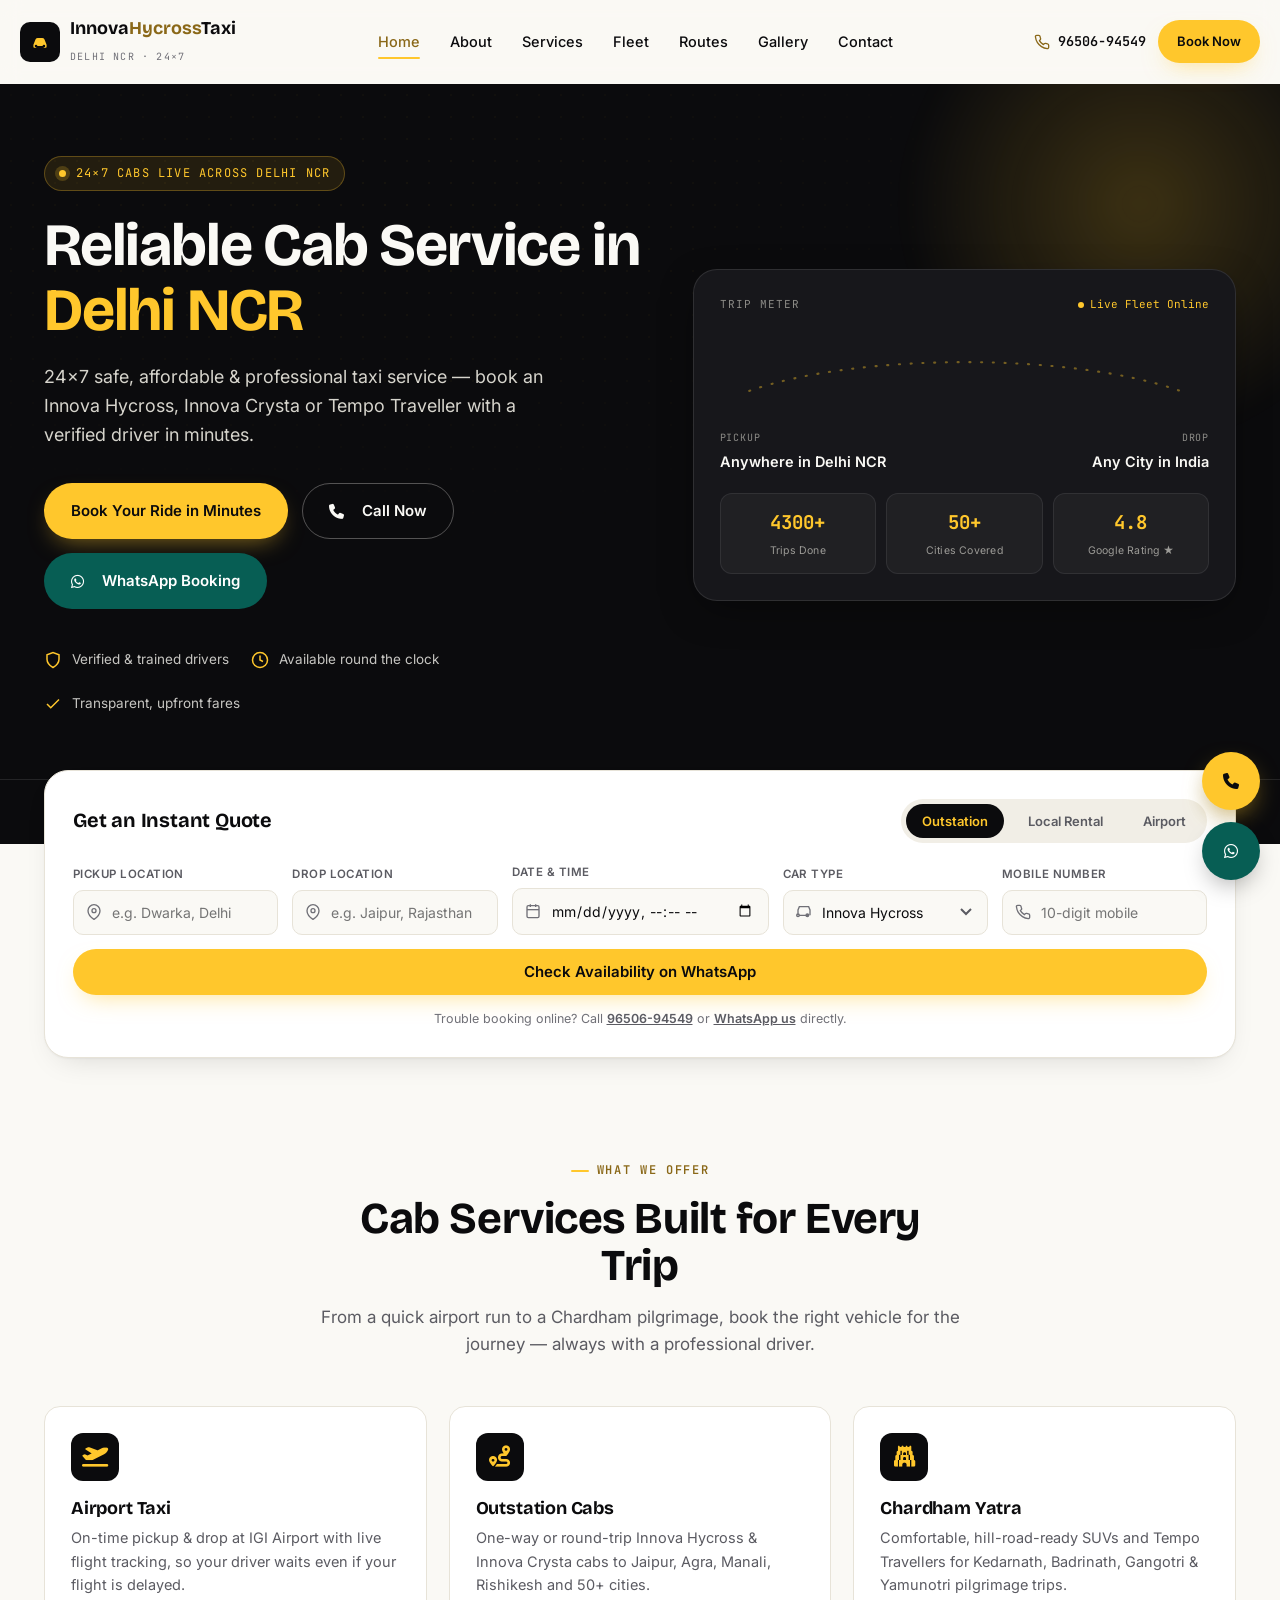
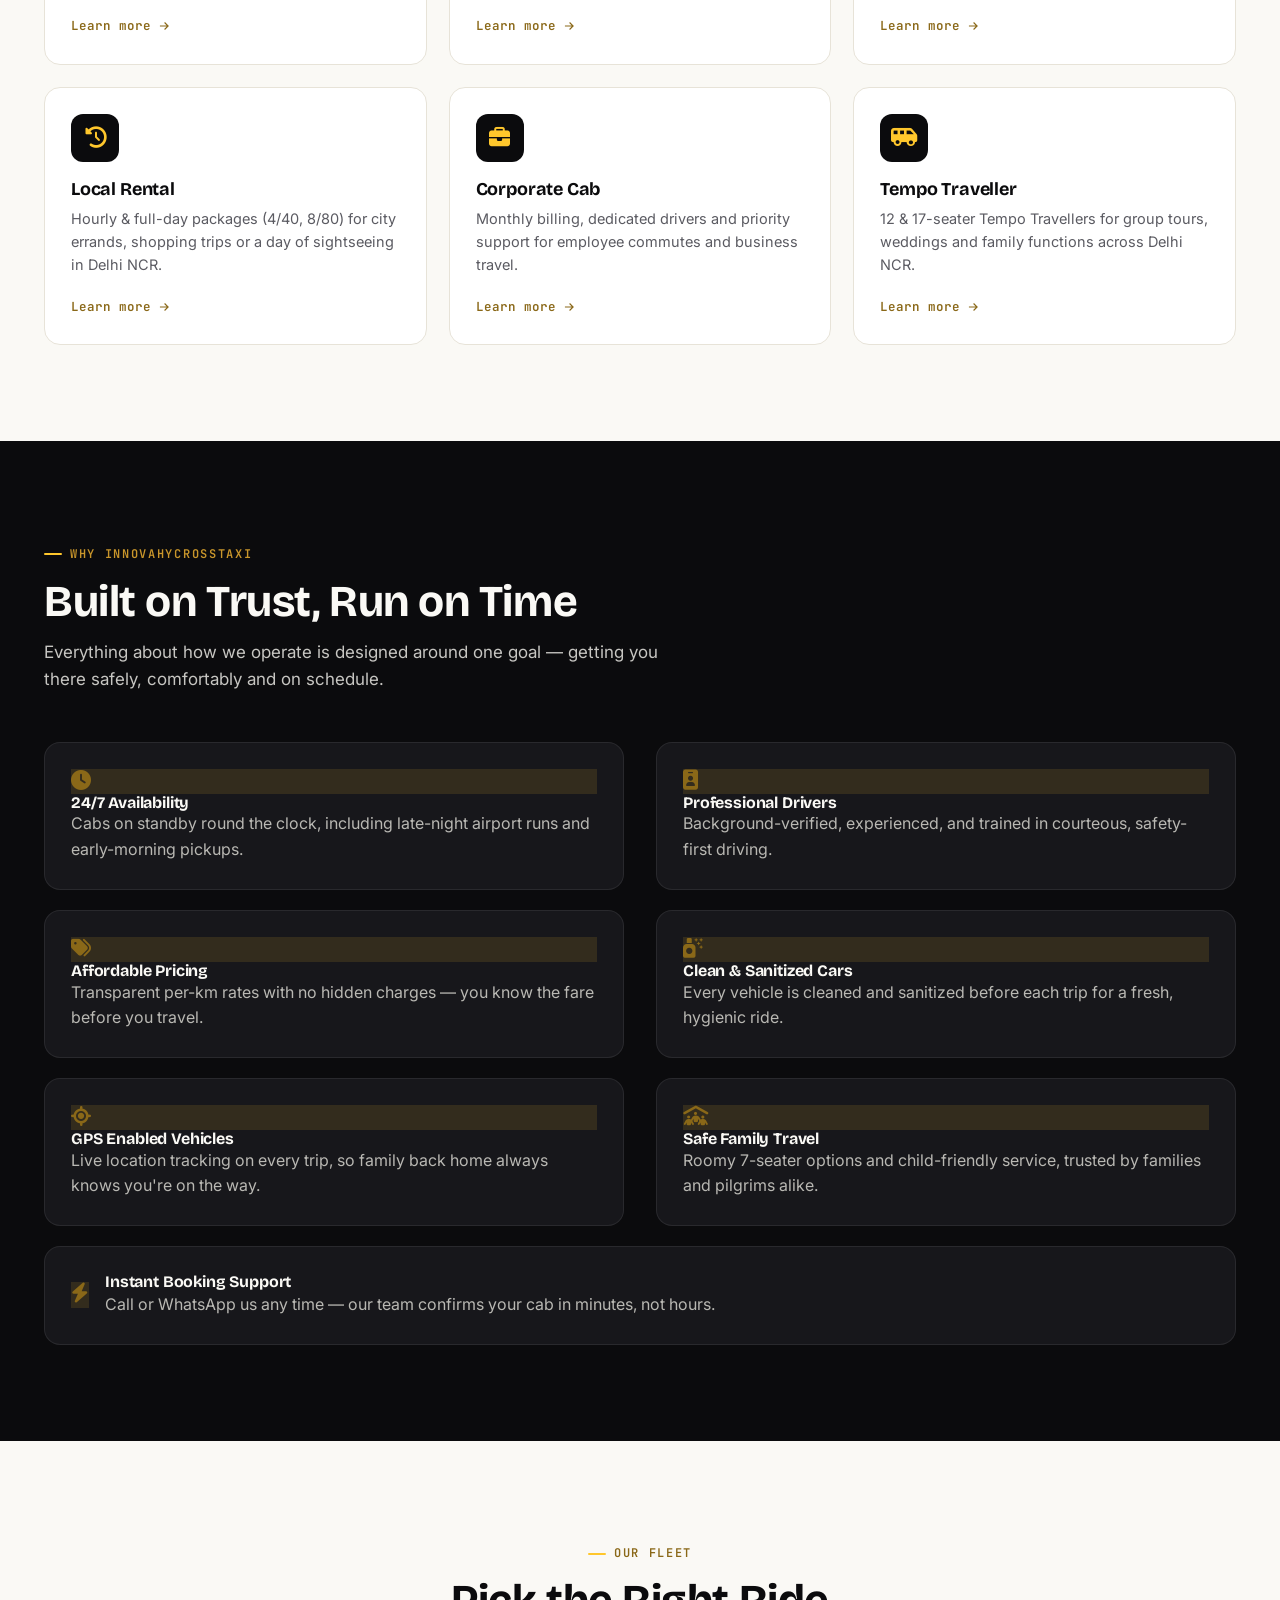
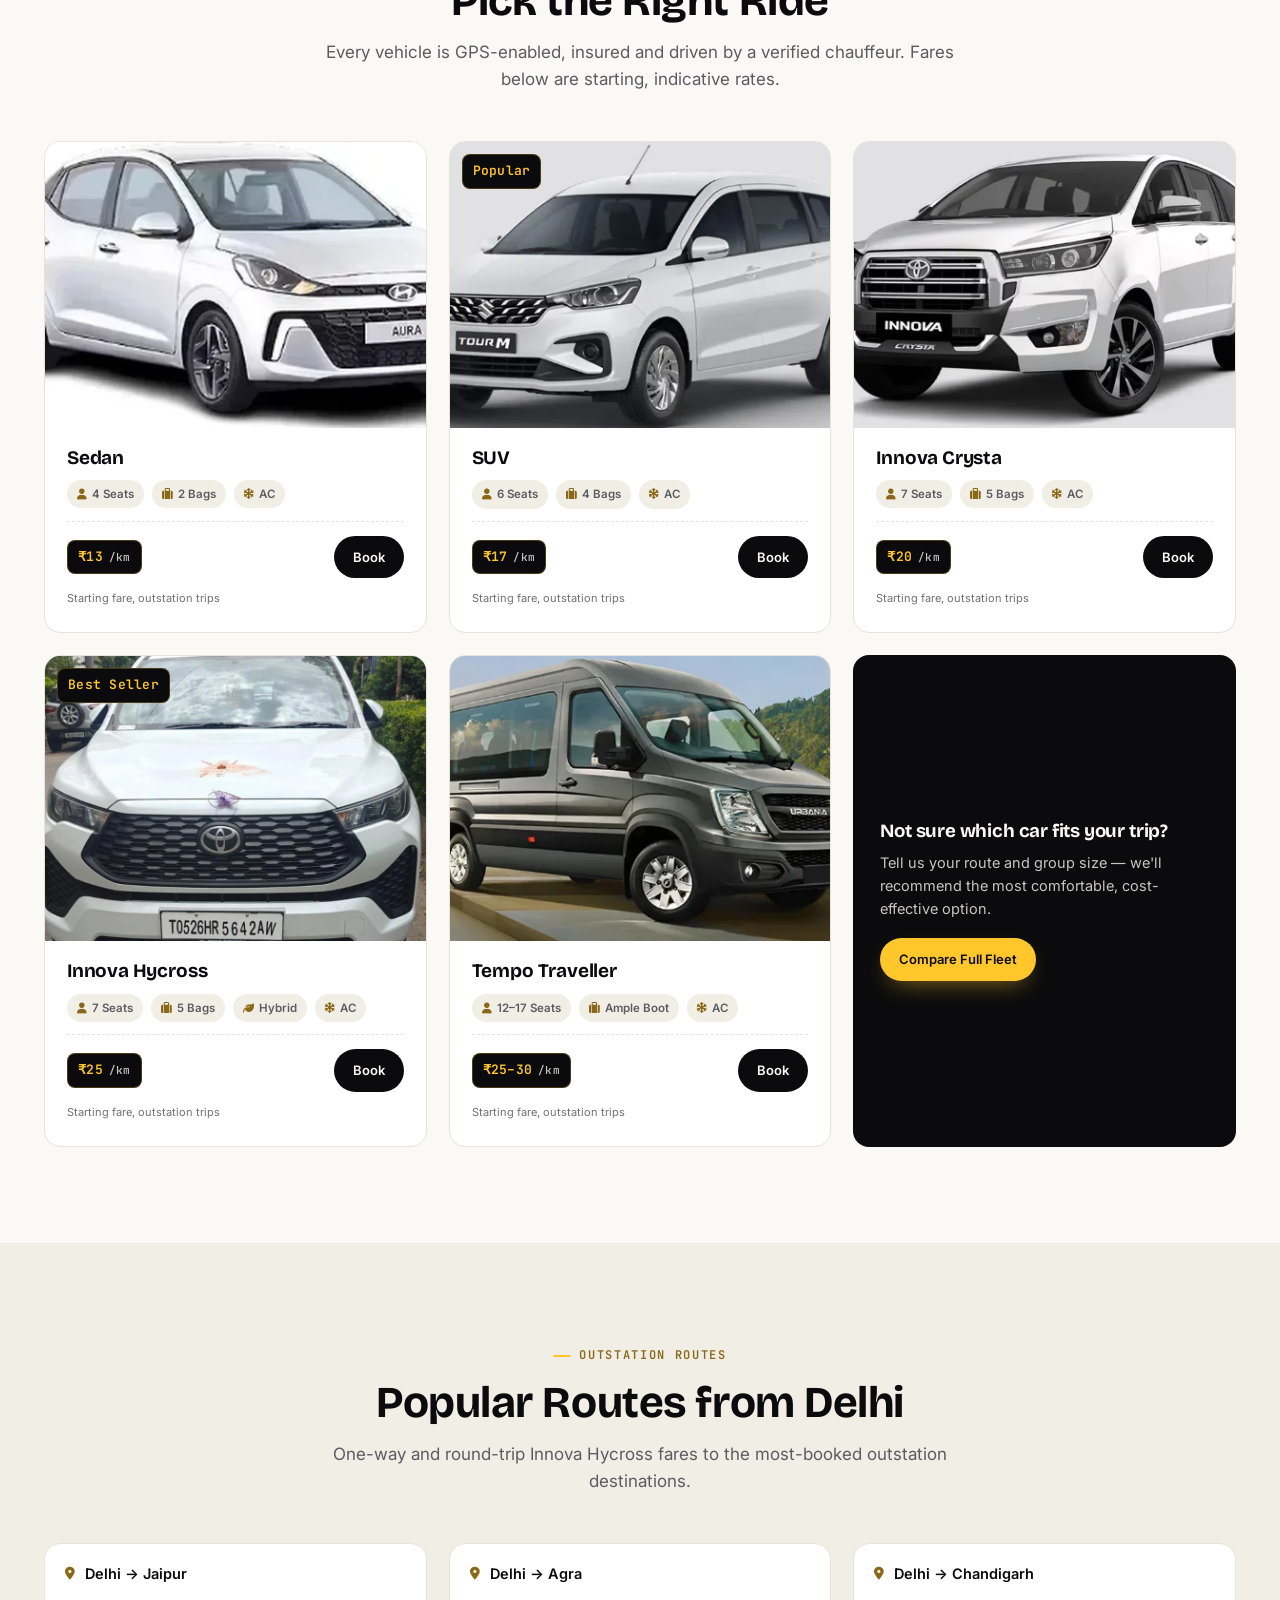
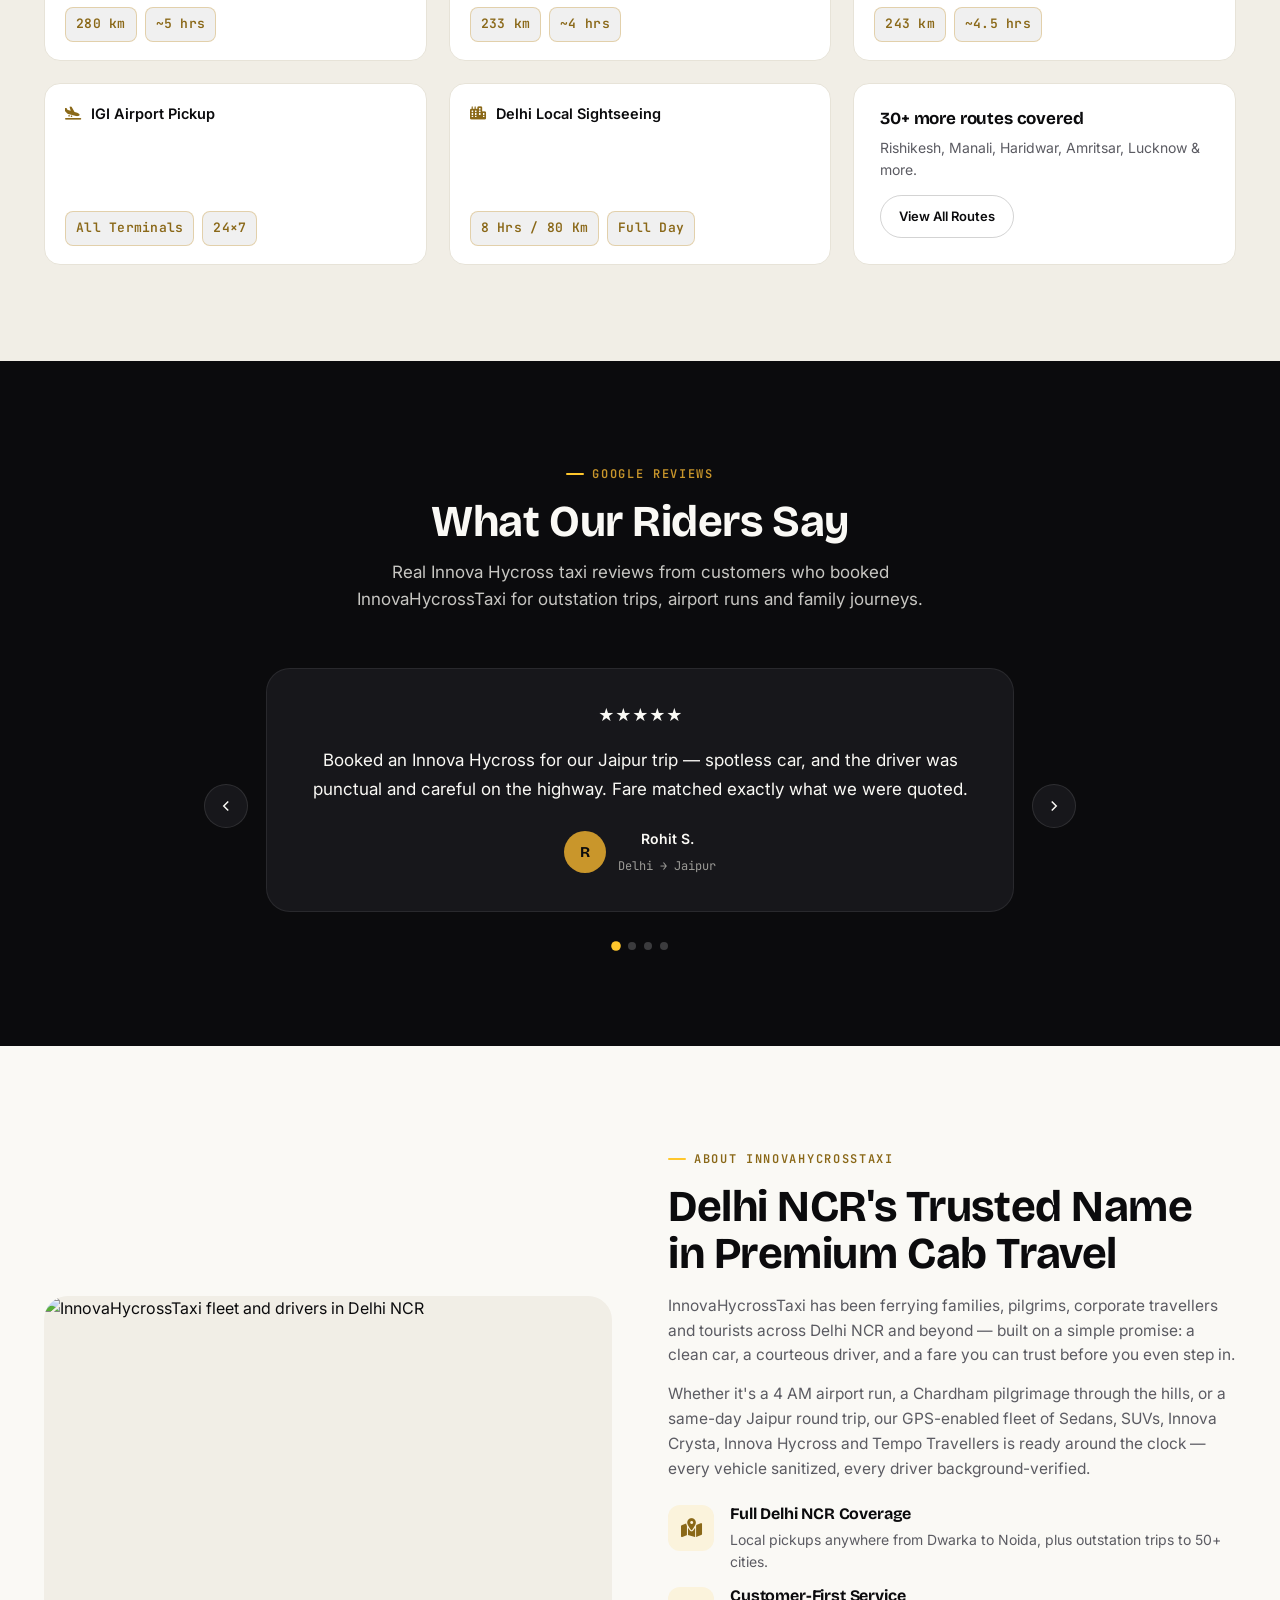
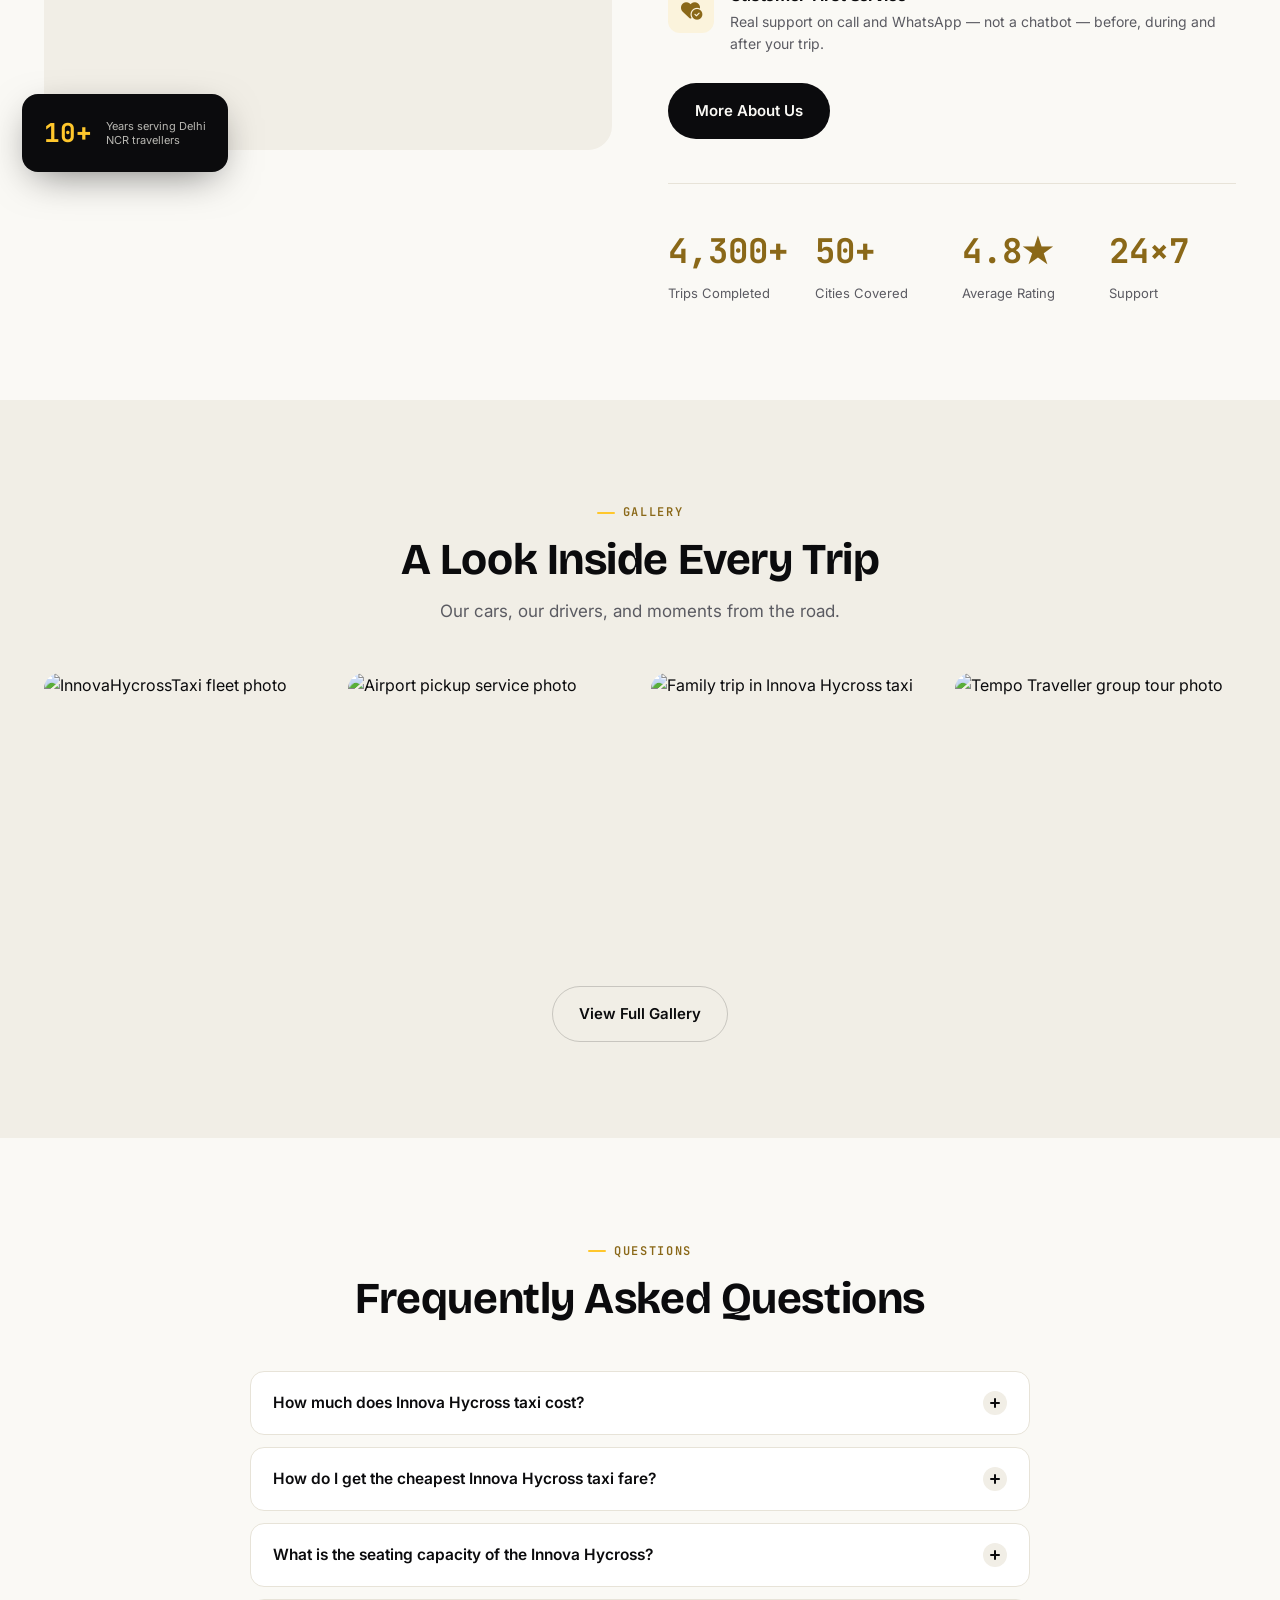
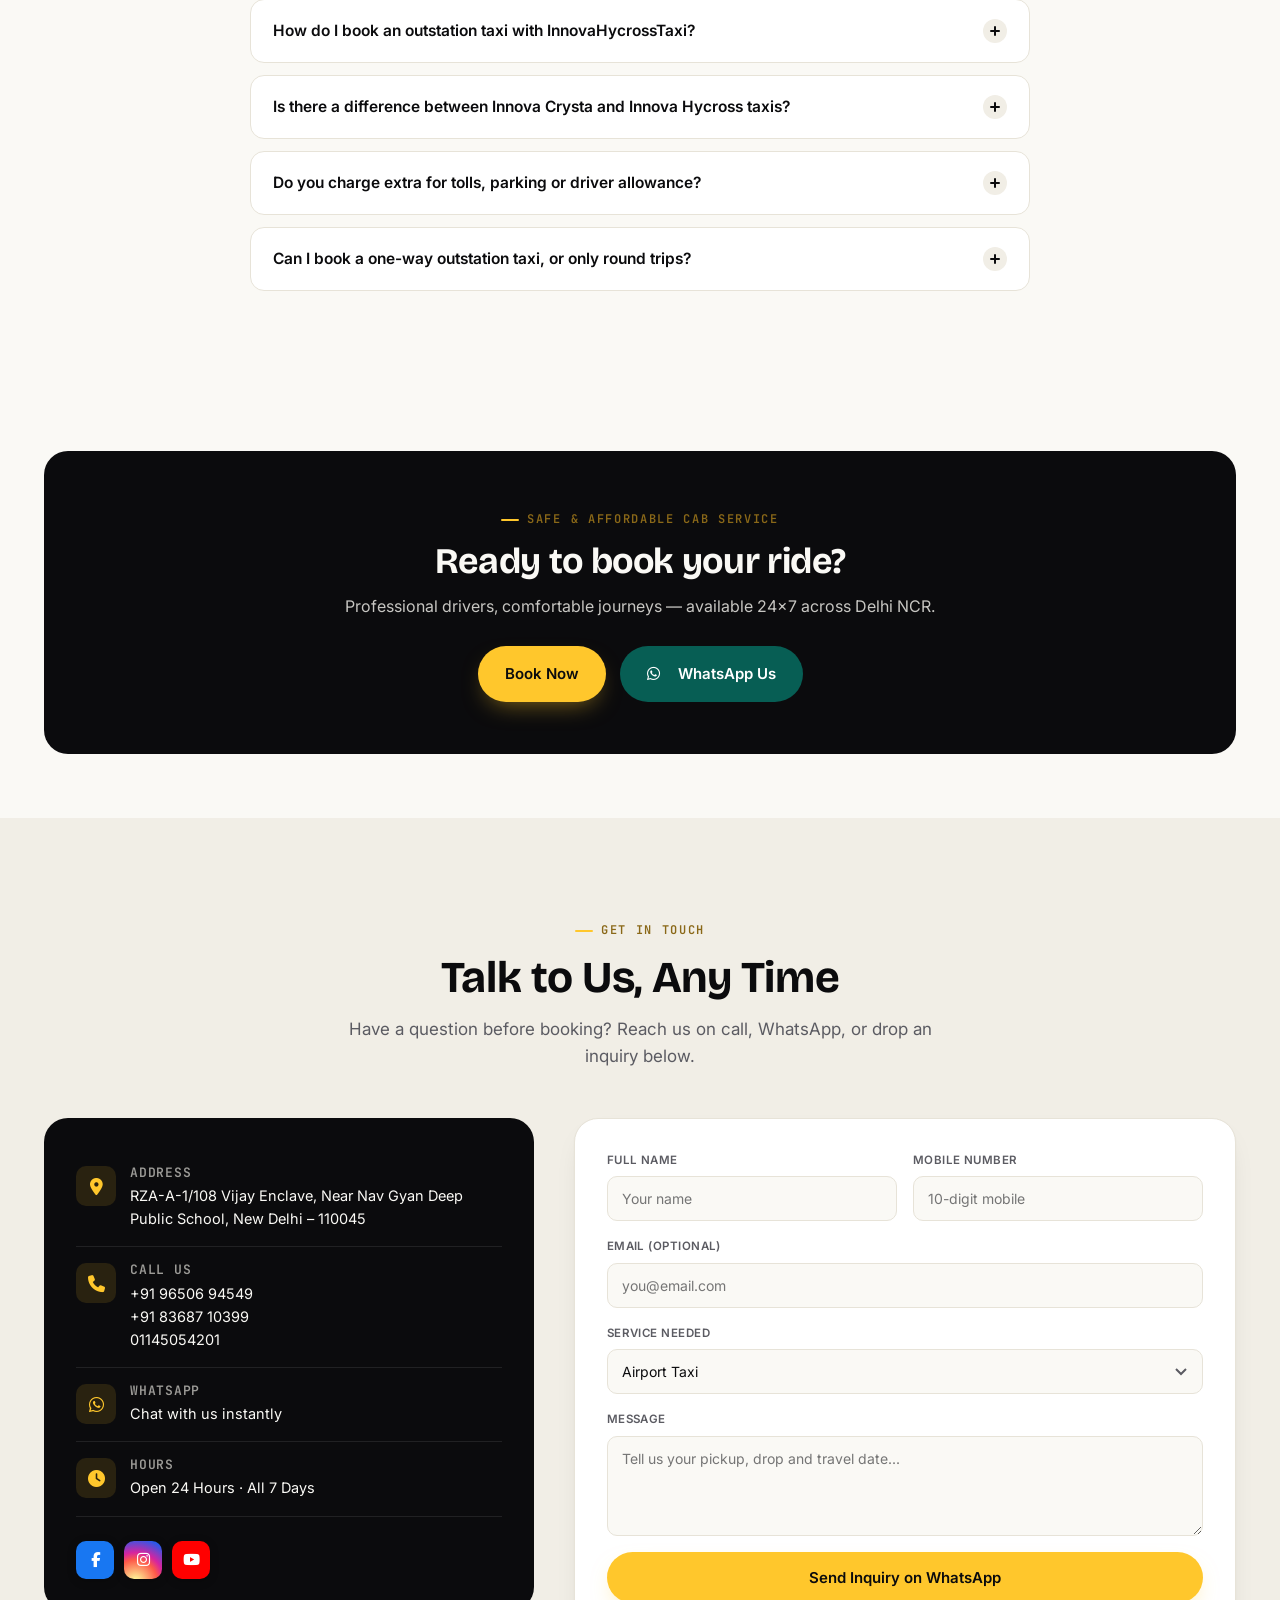
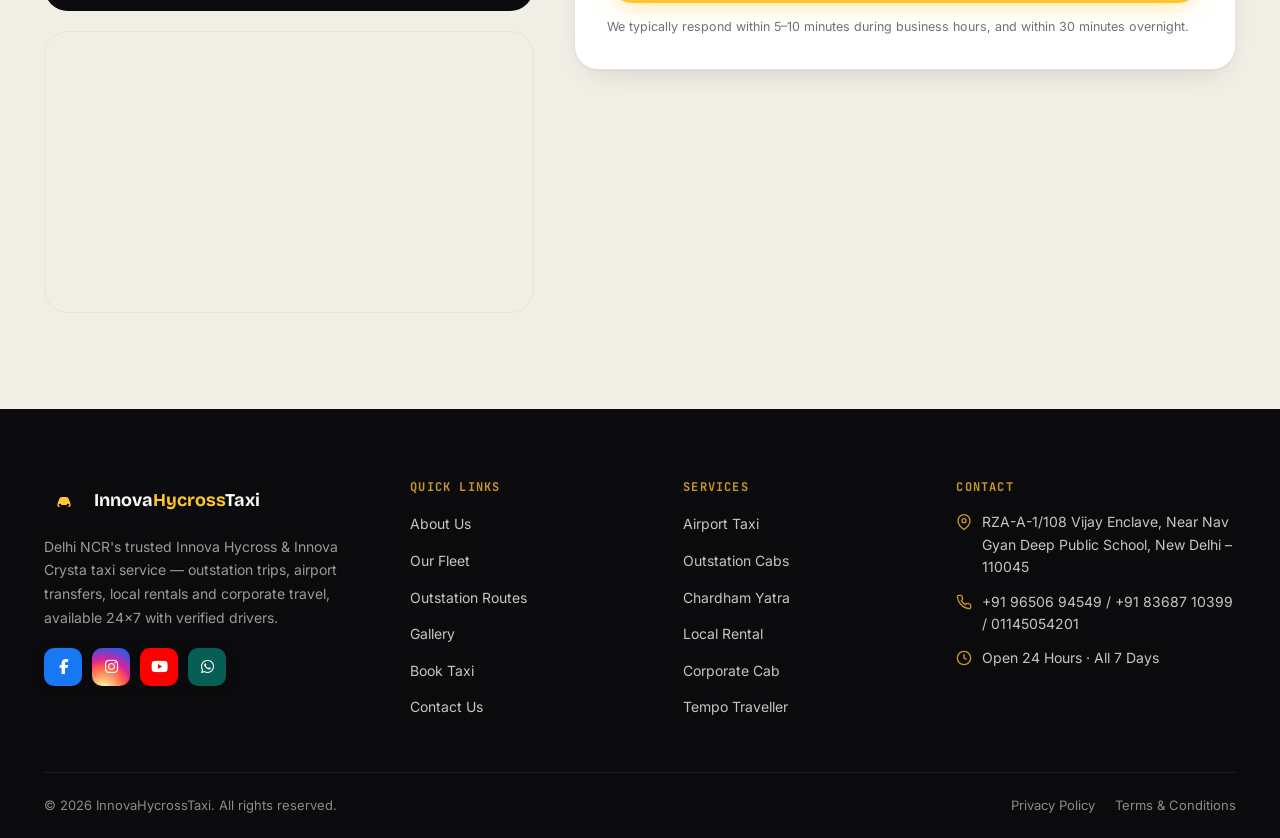
==== commit 1ed3294e: "Add files via upload" ====
--- a/index.html
+++ b/index.html
@@ -132,7 +132,7 @@
   </div>
   <div class="mobile-contact">
     RZA-A-1/108 Vijay Enclave, Near Nav Gyan Deep Public School, New Delhi – 110045<br>
-    <a href="tel:+919650694549">+91 96506 94549</a> · <a href="tel:+918368710399">+91 83687 10399</a><br>
+    <a href="tel:+919650694549">+91 96506 94549</a> · <a href="tel:+918368710399">+91 83687 10399</a> . <a href="tel:01145054201">01145054201</a> <br>
     Open 24 Hours, All Days
   </div>
 </div>
@@ -719,7 +719,7 @@
           </div>
           <div class="contact-info-row">
             <span class="icon-box"><i class="fa-solid fa-phone"></i></span>
-            <div><h3>Call Us</h3><p><a href="tel:+919650694549">+91 96506 94549</a><br><a href="tel:+918368710399">+91 83687 10399</a></p></div>
+            <div><h3>Call Us</h3><p><a href="tel:+919650694549">+91 96506 94549</a><br><a href="tel:+918368710399">+91 83687 10399</a><br><a href="tel:01145054201">01145054201</a></p></div>
           </div>
           <div class="contact-info-row">
             <span class="icon-box"><i class="fa-brands fa-whatsapp"></i></span>
@@ -840,7 +840,7 @@
         </div>
         <div class="contact-line">
           <svg viewBox="0 0 24 24" fill="none" stroke="currentColor" stroke-width="2"><path d="M22 16.92v3a2 2 0 0 1-2.18 2 19.79 19.79 0 0 1-8.63-3.07 19.5 19.5 0 0 1-6-6 19.79 19.79 0 0 1-3.07-8.67A2 2 0 0 1 4.11 2h3a2 2 0 0 1 2 1.72c.127.96.361 1.903.7 2.81a2 2 0 0 1-.45 2.11L8.09 9.91a16 16 0 0 0 6 6l1.27-1.27a2 2 0 0 1 2.11-.45c.907.339 1.85.573 2.81.7A2 2 0 0 1 22 16.92z"/></svg>
-          <span><a href="tel:+919650694549">+91 96506 94549</a> / <a href="tel:+918368710399">+91 83687 10399</a></span>
+          <span><a href="tel:+919650694549">+91 96506 94549</a> / <a href="tel:+918368710399">+91 83687 10399</a> / <a href="tel:01145054201">01145054201</a></span>
         </div>
         <div class="contact-line">
           <svg viewBox="0 0 24 24" fill="none" stroke="currentColor" stroke-width="2"><circle cx="12" cy="12" r="10"/><polyline points="12 6 12 12 16 14"/></svg>
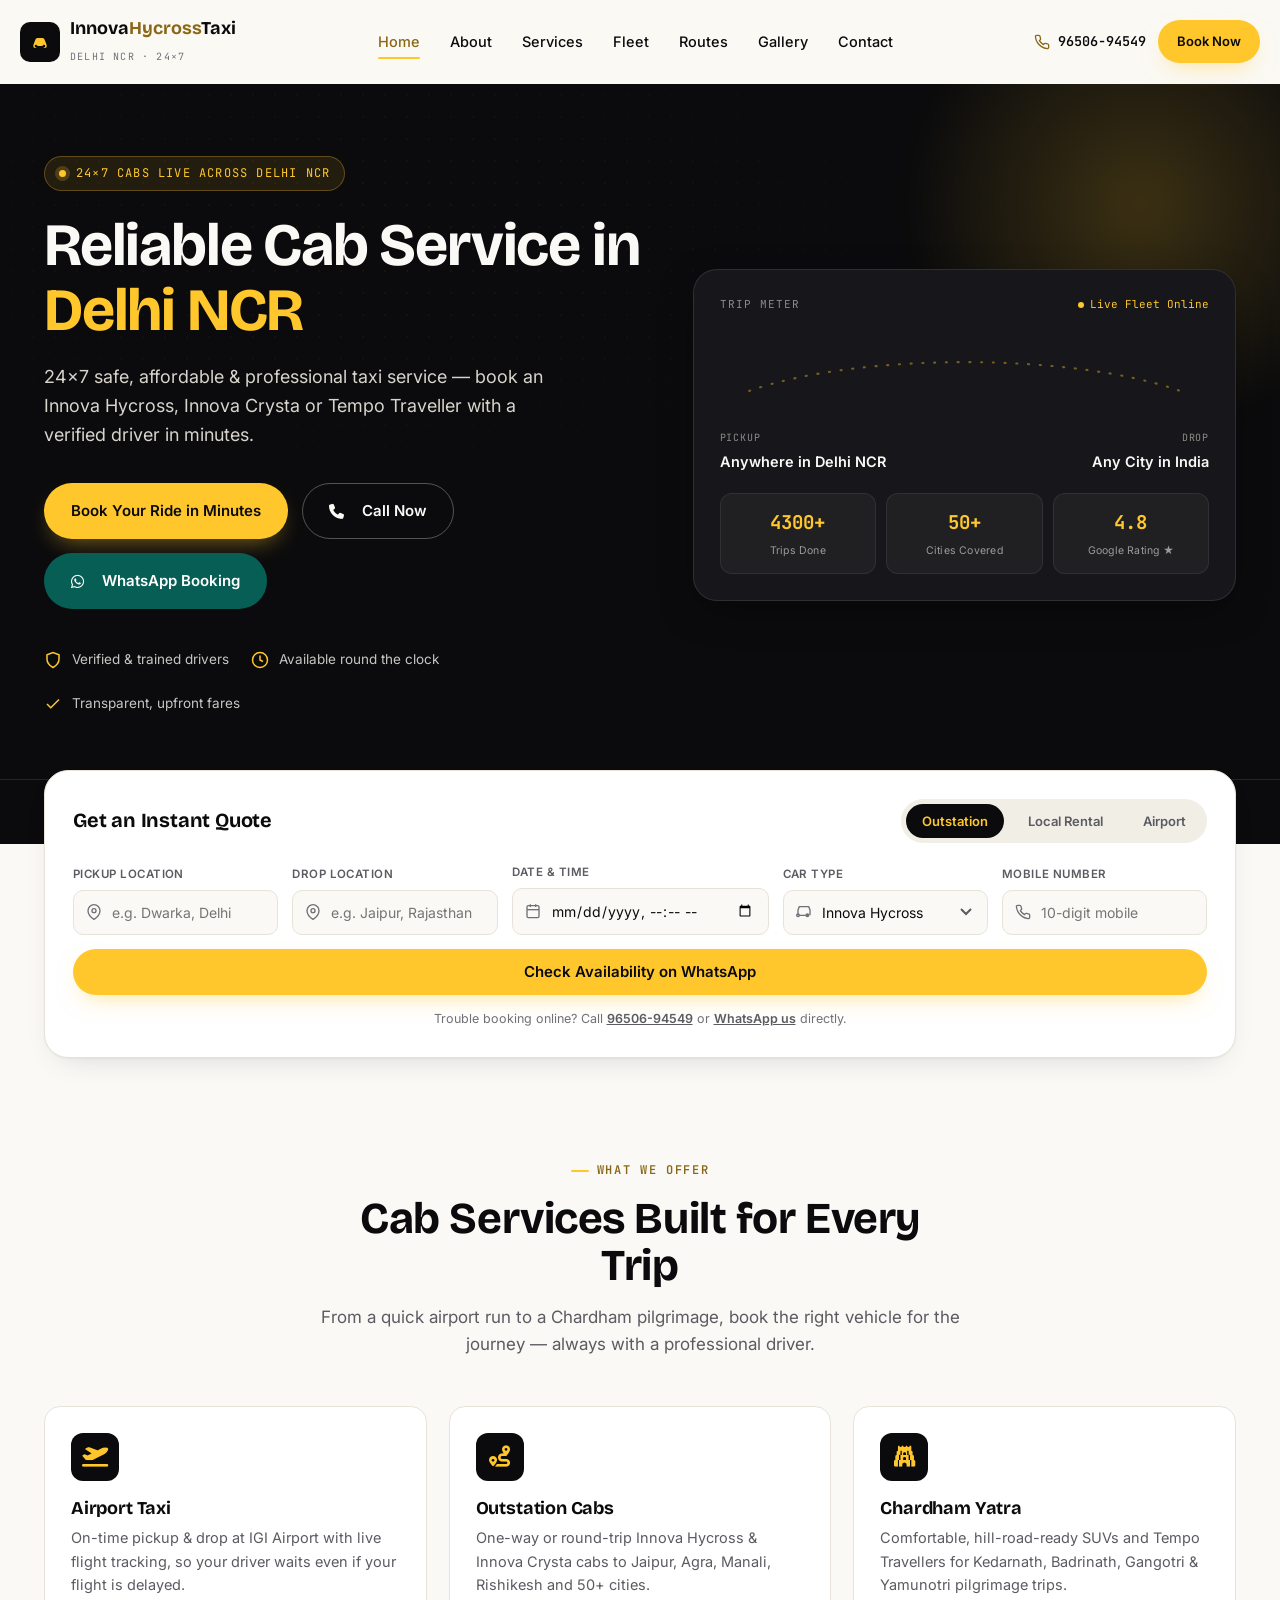
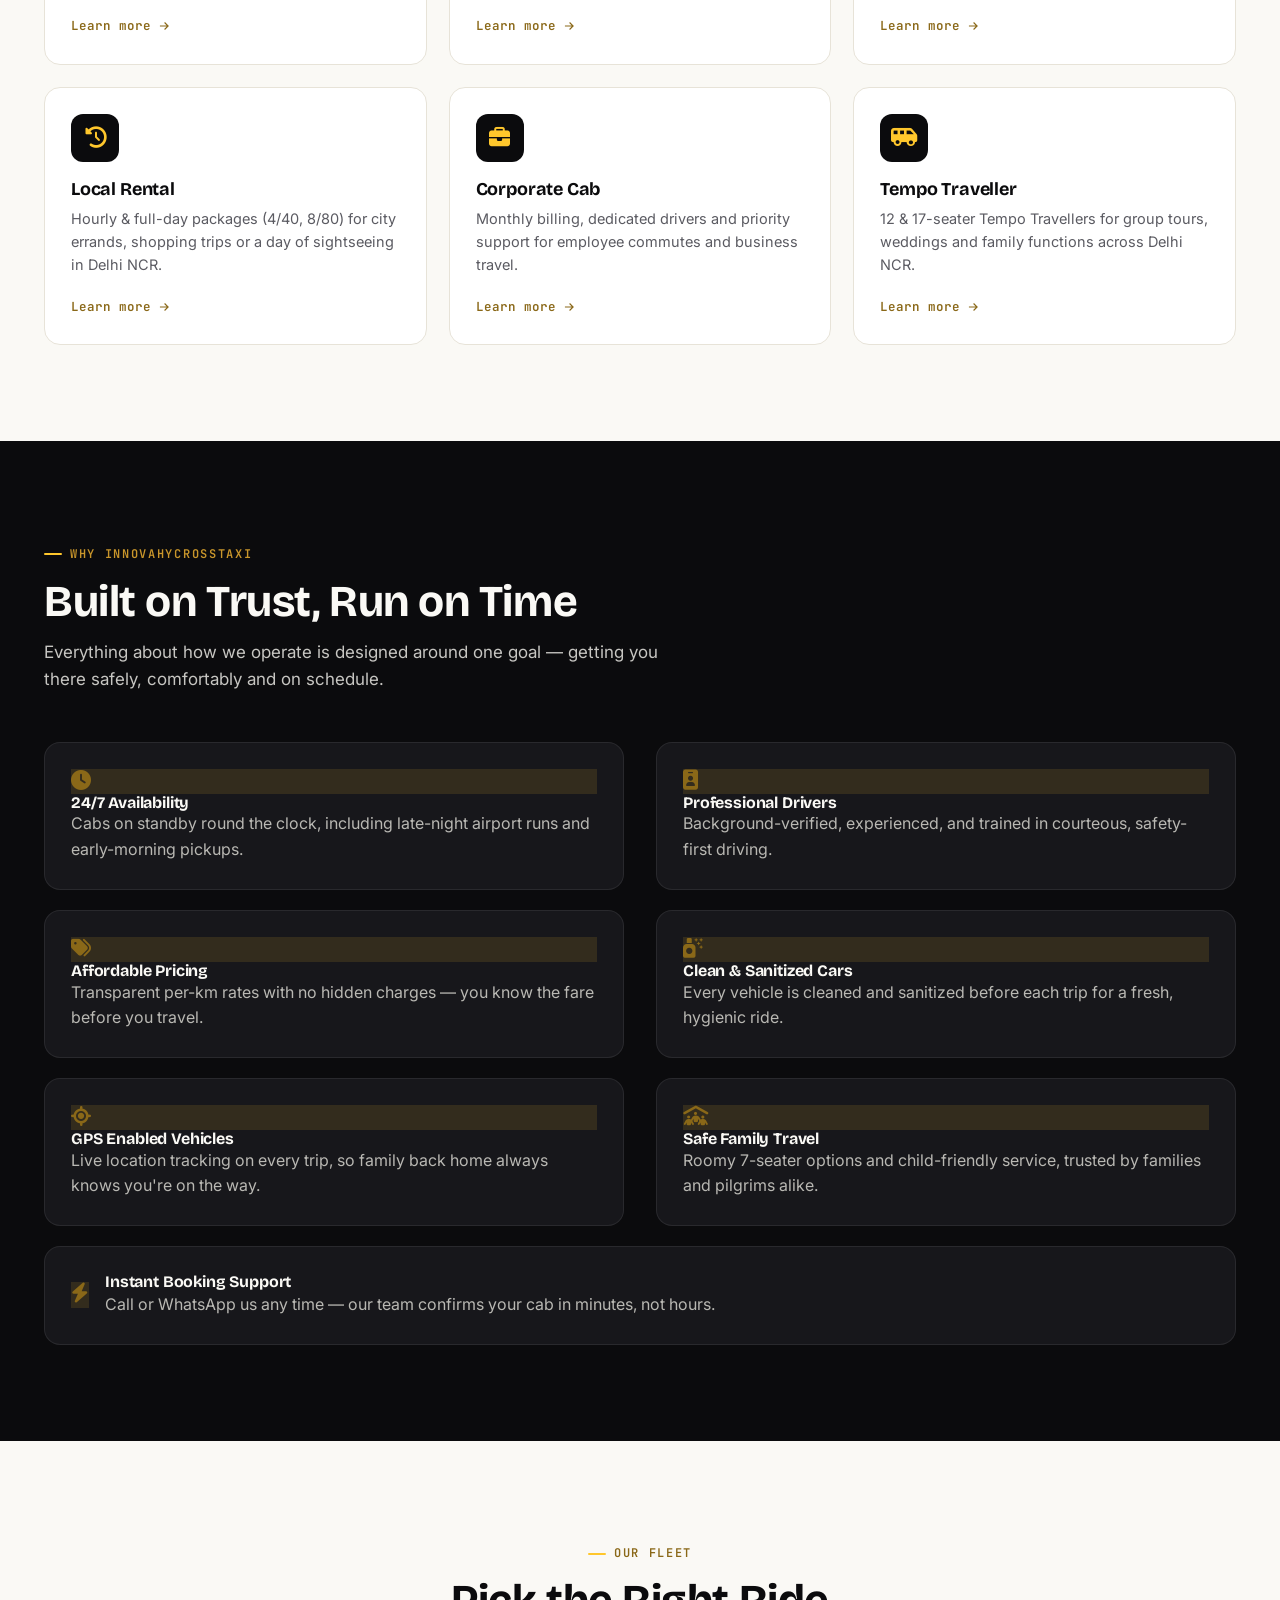
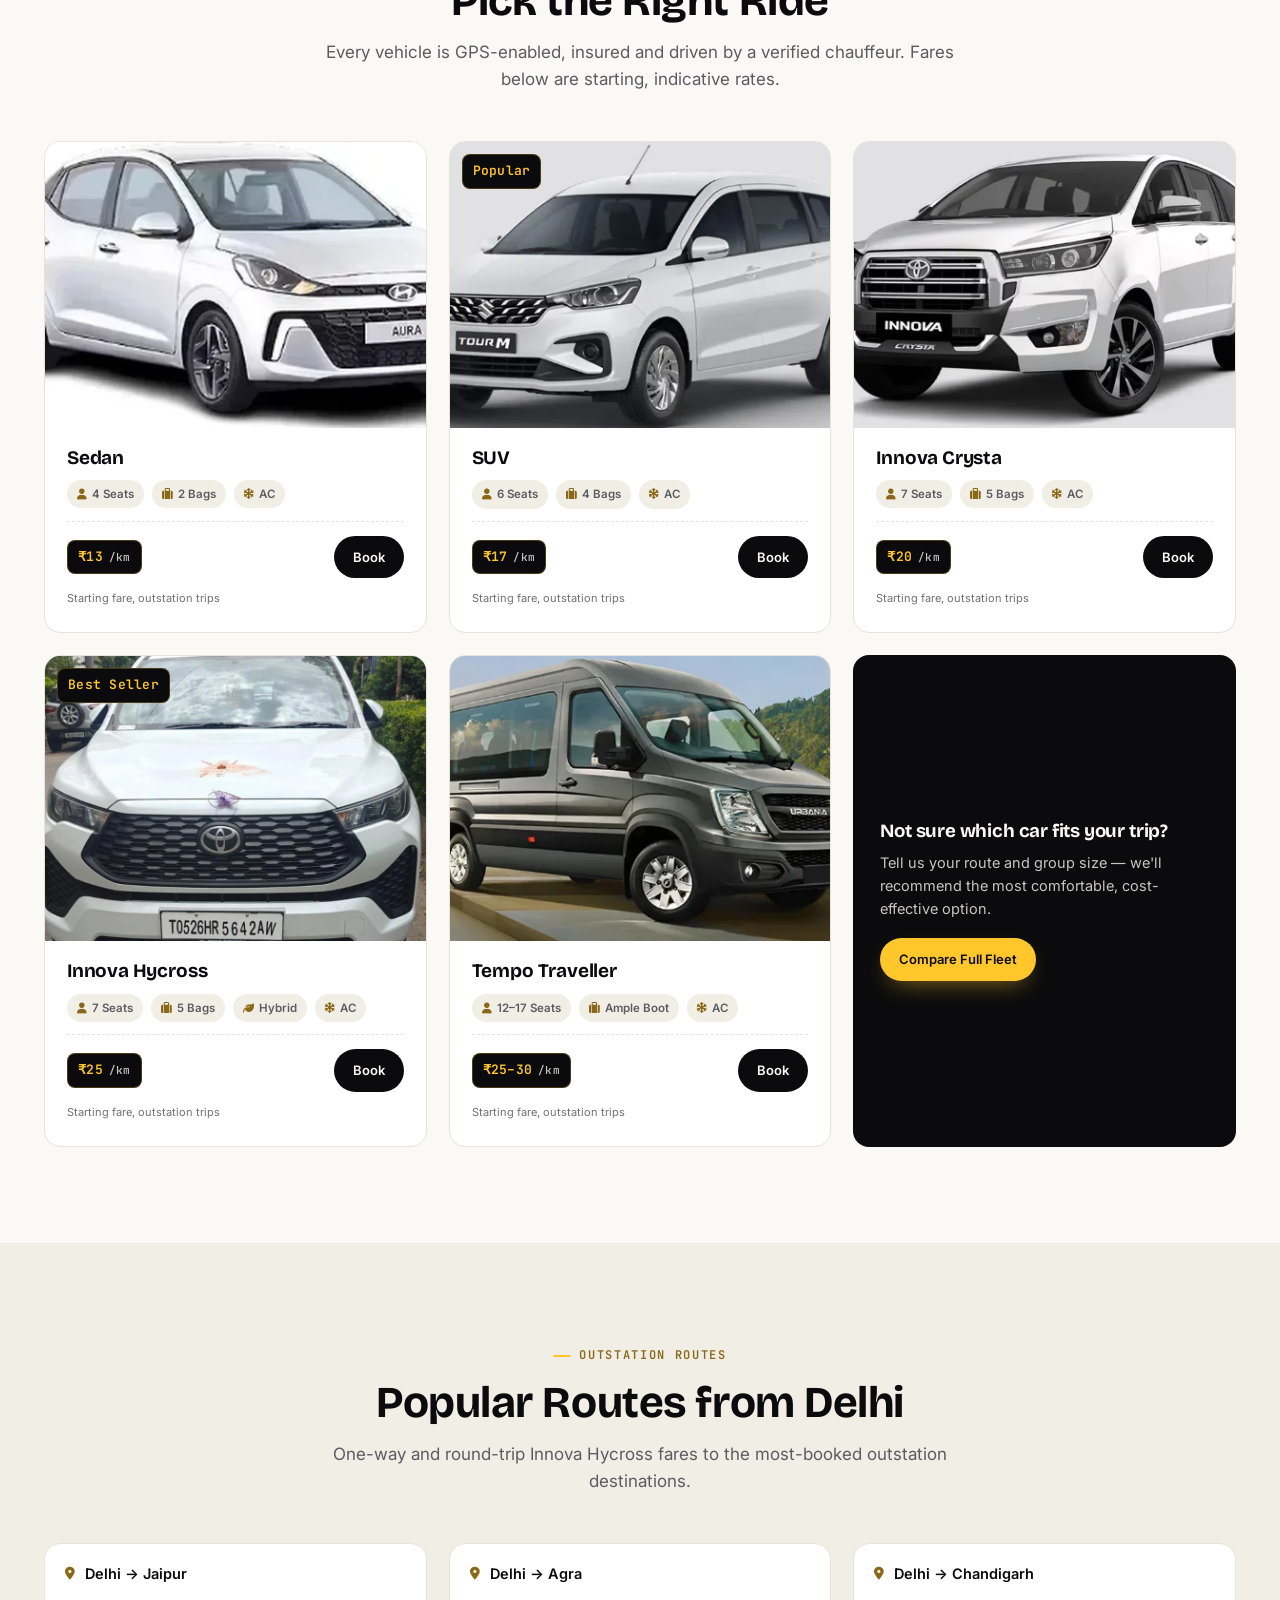
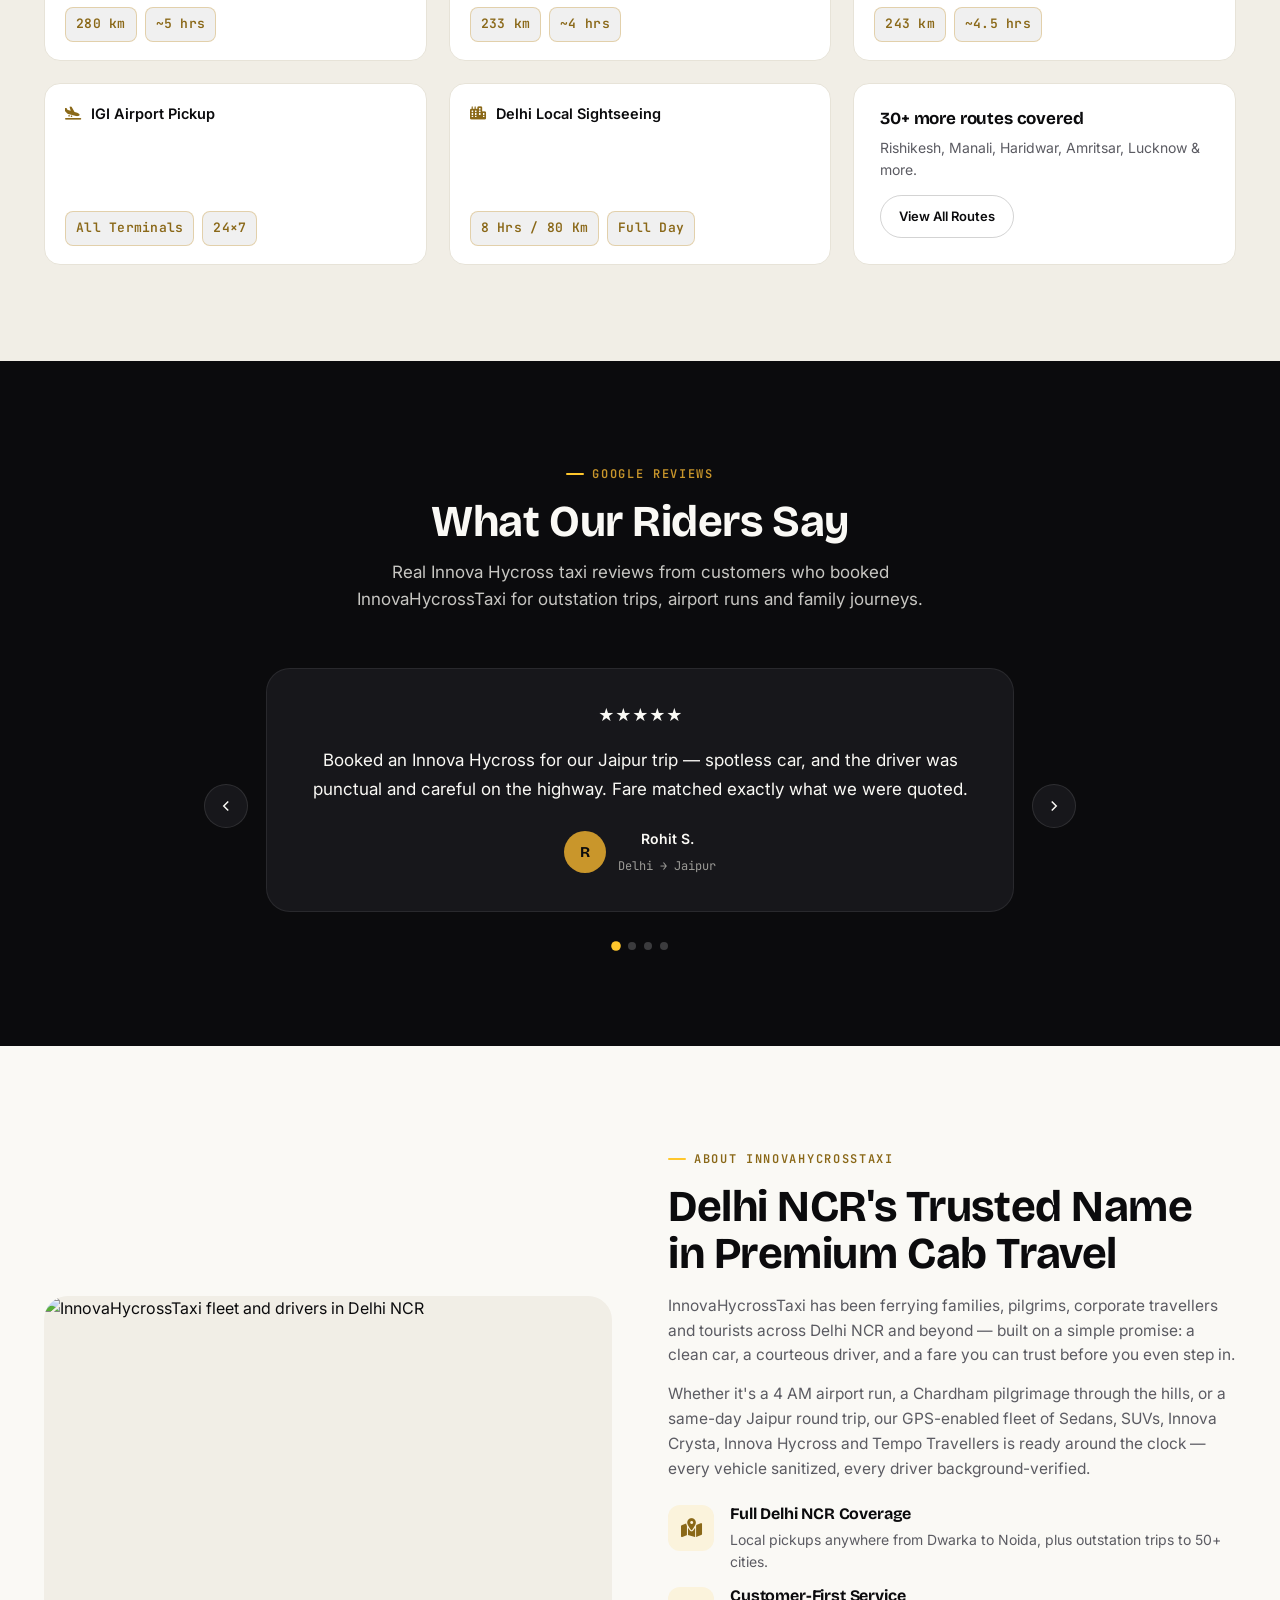
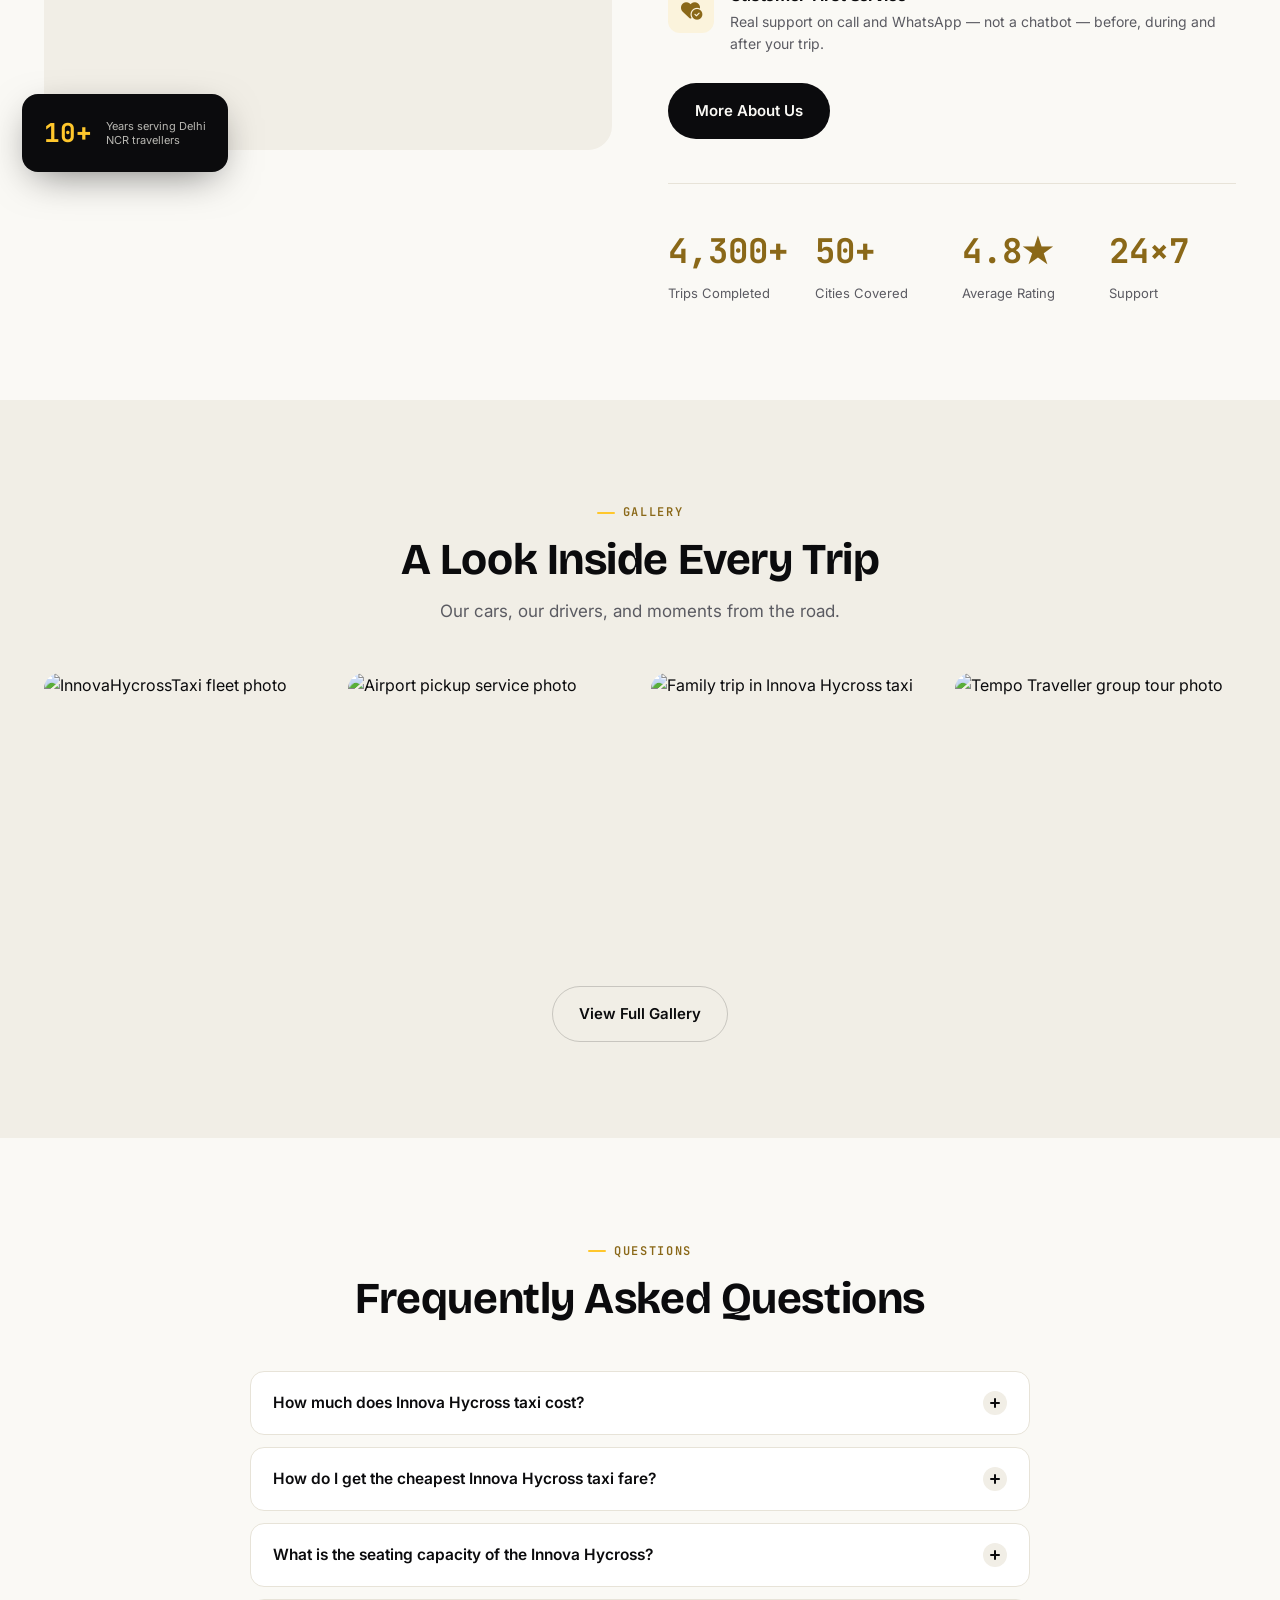
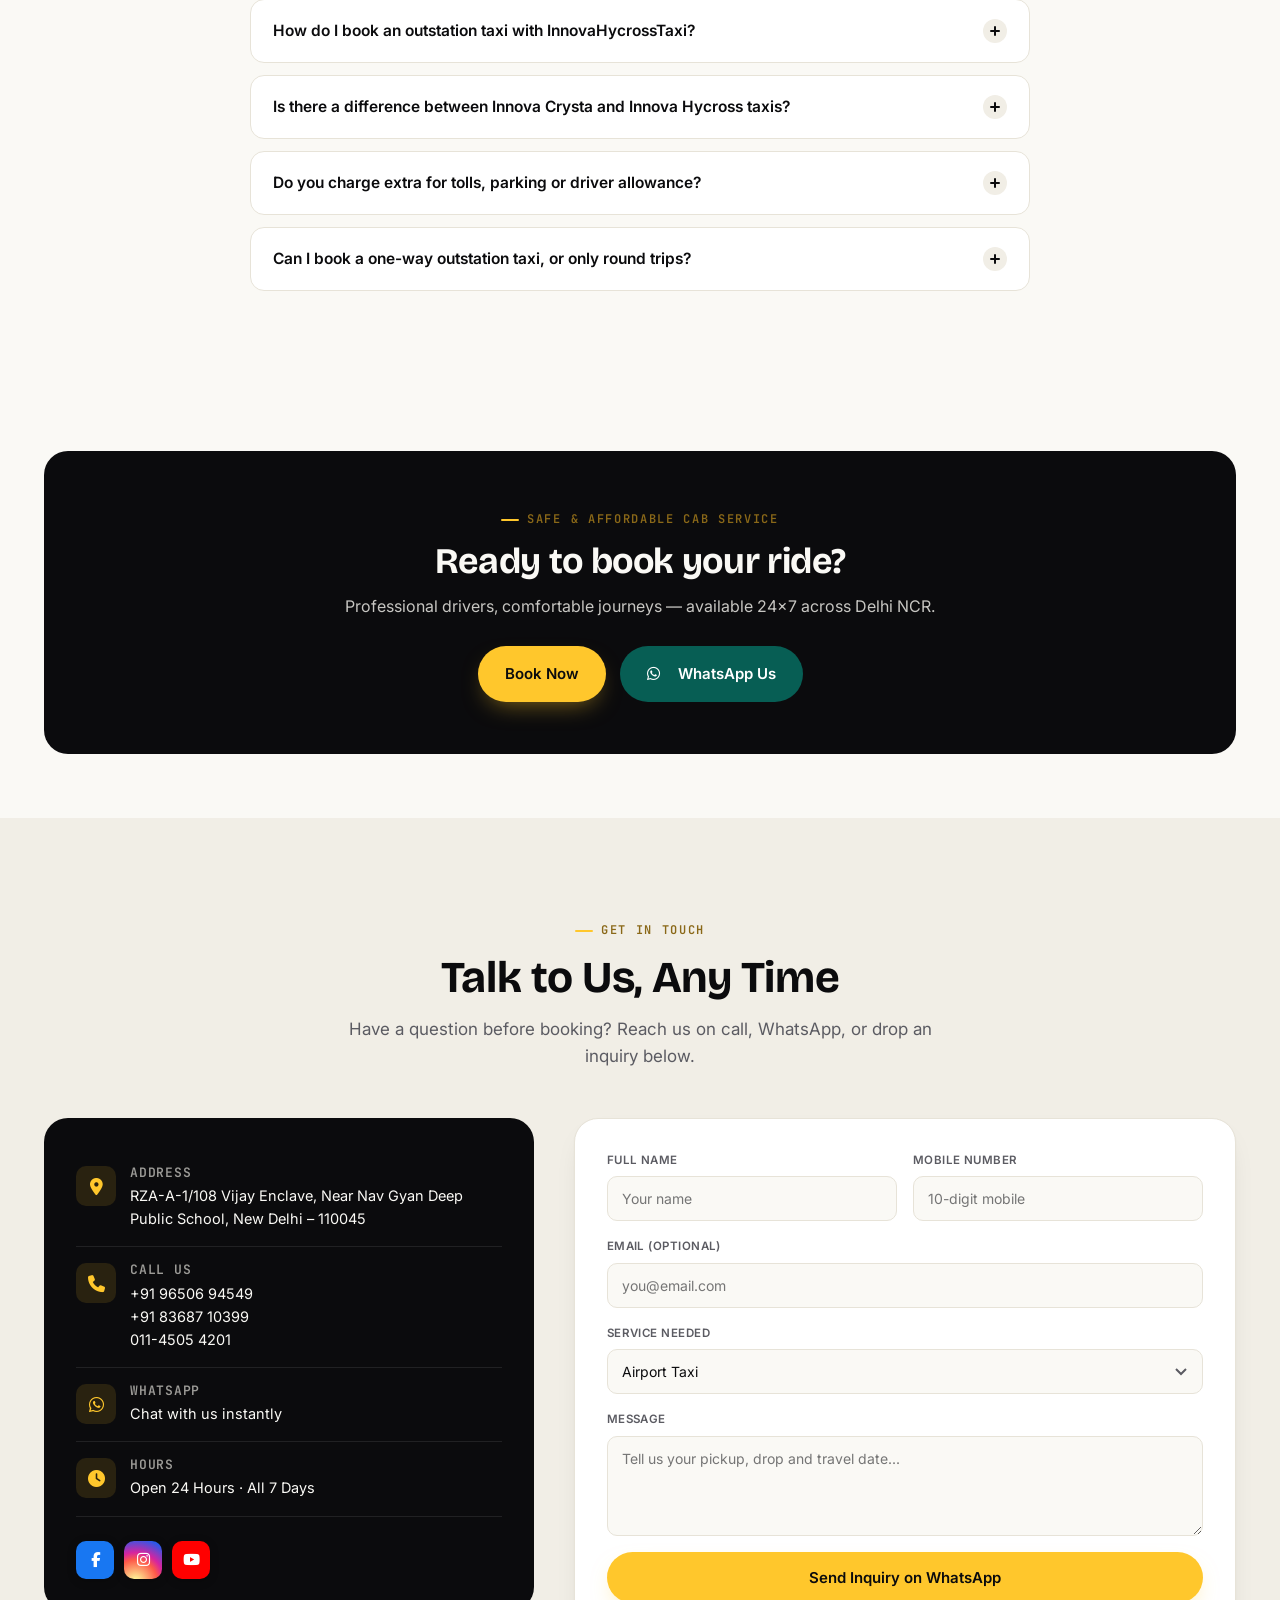
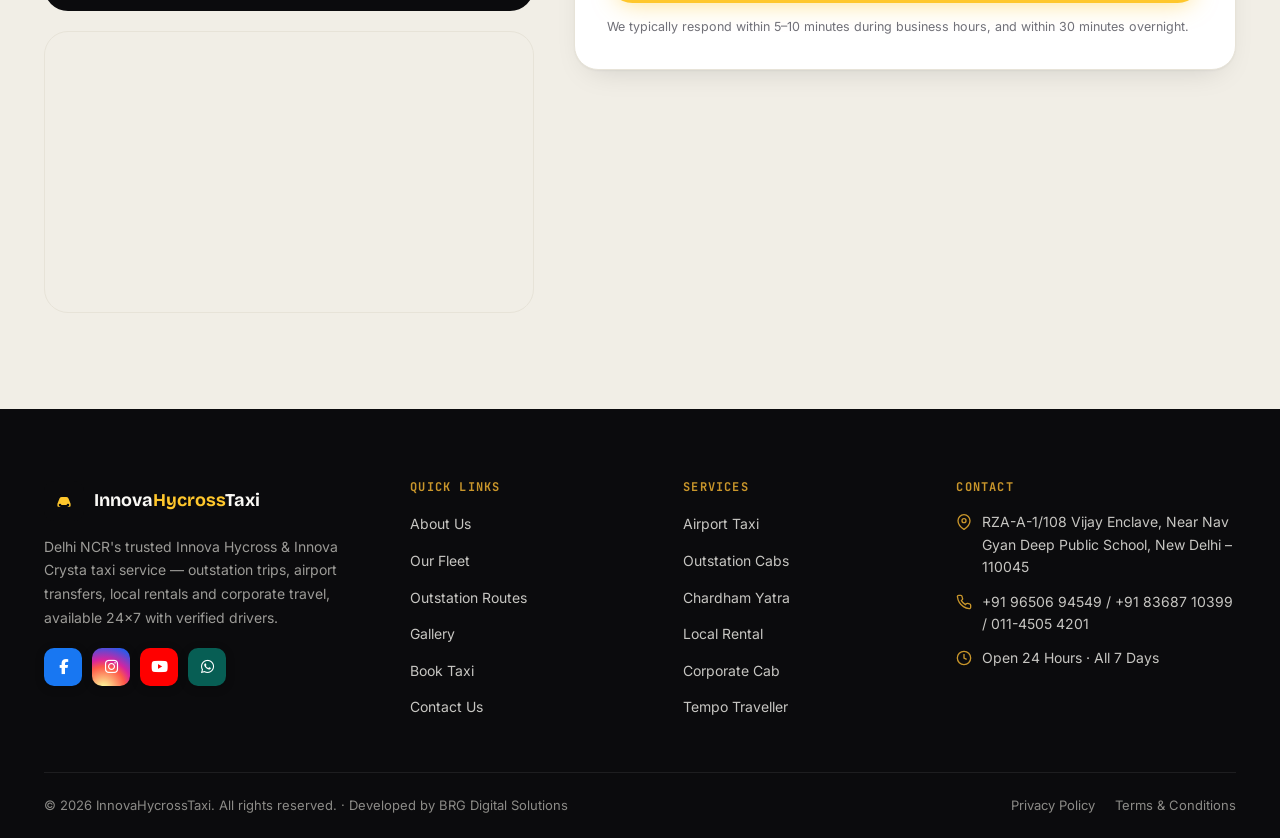
==== commit 0a94017d: "Add files via upload" ====
--- a/index.html
+++ b/index.html
@@ -4,7 +4,7 @@
 <meta charset="UTF-8">
 <meta name="viewport" content="width=device-width, initial-scale=1.0">
 <title>InnovaHycrossTaxi | Innova Hycross Taxi Service in Delhi NCR, 24x7</title>
-<meta name="description" content="Book Innova Hycross taxi online in Delhi NCR. 24x7 outstation cabs, airport transfers, local rental & corporate taxi with verified drivers. Call 96506-94549.">
+<meta name="description" content="Book Innova Hycross taxi online in Delhi NCR. 24x7 outstation cabs, airport transfers, local rental & corporate taxi with verified drivers. Call 96506-94549 or 011-4505 4201.">
 <meta name="keywords" content="book innova hycross taxi online, innova hycross taxi price per km, hire innova hycross with driver, innova hycross taxi booking near me, taxi service delhi ncr">
 <link rel="canonical" href="https://InnovaHycrossTaxi.com/">
 <meta name="robots" content="index, follow">
@@ -14,13 +14,13 @@
 <!-- Open Graph -->
 <meta property="og:type" content="website">
 <meta property="og:title" content="InnovaHycrossTaxi | Innova Hycross Taxi Service in Delhi NCR, 24x7">
-<meta property="og:description" content="Book Innova Hycross taxi online in Delhi NCR. 24x7 outstation cabs, airport transfers, local rental & corporate taxi with verified drivers. Call 96506-94549.">
+<meta property="og:description" content="Book Innova Hycross taxi online in Delhi NCR. 24x7 outstation cabs, airport transfers, local rental & corporate taxi with verified drivers. Call 96506-94549 or 011-4505 4201.">
 <meta property="og:url" content="https://InnovaHycrossTaxi.com/">
 <meta property="og:site_name" content="InnovaHycrossTaxi">
 <meta property="og:locale" content="en_IN">
 <meta name="twitter:card" content="summary_large_image">
 <meta name="twitter:title" content="InnovaHycrossTaxi | Innova Hycross Taxi Service in Delhi NCR, 24x7">
-<meta name="twitter:description" content="Book Innova Hycross taxi online in Delhi NCR. 24x7 outstation cabs, airport transfers, local rental & corporate taxi with verified drivers. Call 96506-94549.">
+<meta name="twitter:description" content="Book Innova Hycross taxi online in Delhi NCR. 24x7 outstation cabs, airport transfers, local rental & corporate taxi with verified drivers. Call 96506-94549 or 011-4505 4201.">
 
 <link rel="icon" type="image/svg+xml" href="data:image/svg+xml,<svg xmlns=%22http://www.w3.org/2000/svg%22 viewBox=%220 0 100 100%22><rect width=%22100%22 height=%22100%22 rx=%2222%22 fill=%22%230B0B0D%22/><path d=%22M20 62 L30 38 Q33 32 40 32 L60 32 Q67 32 70 38 L80 62 L80 72 Q80 76 76 76 L70 76 Q66 76 66 72 L66 68 L34 68 L34 72 Q34 76 30 76 L24 76 Q20 76 20 72 Z%22 fill=%22%23FFC72C%22/><circle cx=%2232%22 cy=%2268%22 r=%226%22 fill=%22%230B0B0D%22/><circle cx=%2268%22 cy=%2268%22 r=%226%22 fill=%22%230B0B0D%22/></svg>">
 
@@ -43,6 +43,29 @@
   "url": "https://InnovaHycrossTaxi.com",
   "telephone": "+91-9650694549",
   "priceRange": "₹₹",
+  "contactPoint": [
+    {
+      "@type": "ContactPoint",
+      "telephone": "+91-9650694549",
+      "contactType": "reservations",
+      "areaServed": "IN",
+      "availableLanguage": ["en", "hi"]
+    },
+    {
+      "@type": "ContactPoint",
+      "telephone": "+91-8368710399",
+      "contactType": "customer service",
+      "areaServed": "IN",
+      "availableLanguage": ["en", "hi"]
+    },
+    {
+      "@type": "ContactPoint",
+      "telephone": "+91-11-45054201",
+      "contactType": "customer service",
+      "areaServed": "IN",
+      "availableLanguage": ["en", "hi"]
+    }
+  ],
   "address": {
     "@type": "PostalAddress",
     "streetAddress": "RZA-A-1/108 Vijay Enclave, Near Nav Gyan Deep Public School",
@@ -132,7 +155,7 @@
   </div>
   <div class="mobile-contact">
     RZA-A-1/108 Vijay Enclave, Near Nav Gyan Deep Public School, New Delhi – 110045<br>
-    <a href="tel:+919650694549">+91 96506 94549</a> · <a href="tel:+918368710399">+91 83687 10399</a> . <a href="tel:01145054201">01145054201</a> <br>
+    <a href="tel:+919650694549">+91 96506 94549</a> · <a href="tel:+918368710399">+91 83687 10399</a> · <a href="tel:+911145054201">011-4505 4201</a><br>
     Open 24 Hours, All Days
   </div>
 </div>
@@ -719,7 +742,7 @@
           </div>
           <div class="contact-info-row">
             <span class="icon-box"><i class="fa-solid fa-phone"></i></span>
-            <div><h3>Call Us</h3><p><a href="tel:+919650694549">+91 96506 94549</a><br><a href="tel:+918368710399">+91 83687 10399</a><br><a href="tel:01145054201">01145054201</a></p></div>
+            <div><h3>Call Us</h3><p><a href="tel:+919650694549">+91 96506 94549</a><br><a href="tel:+918368710399">+91 83687 10399</a><br><a href="tel:+911145054201">011-4505 4201</a></p></div>
           </div>
           <div class="contact-info-row">
             <span class="icon-box"><i class="fa-brands fa-whatsapp"></i></span>
@@ -840,7 +863,7 @@
         </div>
         <div class="contact-line">
           <svg viewBox="0 0 24 24" fill="none" stroke="currentColor" stroke-width="2"><path d="M22 16.92v3a2 2 0 0 1-2.18 2 19.79 19.79 0 0 1-8.63-3.07 19.5 19.5 0 0 1-6-6 19.79 19.79 0 0 1-3.07-8.67A2 2 0 0 1 4.11 2h3a2 2 0 0 1 2 1.72c.127.96.361 1.903.7 2.81a2 2 0 0 1-.45 2.11L8.09 9.91a16 16 0 0 0 6 6l1.27-1.27a2 2 0 0 1 2.11-.45c.907.339 1.85.573 2.81.7A2 2 0 0 1 22 16.92z"/></svg>
-          <span><a href="tel:+919650694549">+91 96506 94549</a> / <a href="tel:+918368710399">+91 83687 10399</a> / <a href="tel:01145054201">01145054201</a></span>
+          <span><a href="tel:+919650694549">+91 96506 94549</a> / <a href="tel:+918368710399">+91 83687 10399</a> / <a href="tel:+911145054201">011-4505 4201</a></span>
         </div>
         <div class="contact-line">
           <svg viewBox="0 0 24 24" fill="none" stroke="currentColor" stroke-width="2"><circle cx="12" cy="12" r="10"/><polyline points="12 6 12 12 16 14"/></svg>
@@ -850,7 +873,7 @@
     </div>
 
     <div class="footer-bottom">
-      <span>© <span data-year>2026</span> InnovaHycrossTaxi. All rights reserved.</span>
+      <span>© <span data-year>2026</span> InnovaHycrossTaxi. All rights reserved. · Developed by <a href="https://www.brgdigitalsolutions.in" target="_blank" rel="noopener">BRG Digital Solutions</a></span>
       <div class="footer-legal">
         <a href="privacy.html">Privacy Policy</a>
         <a href="terms.html">Terms &amp; Conditions</a>
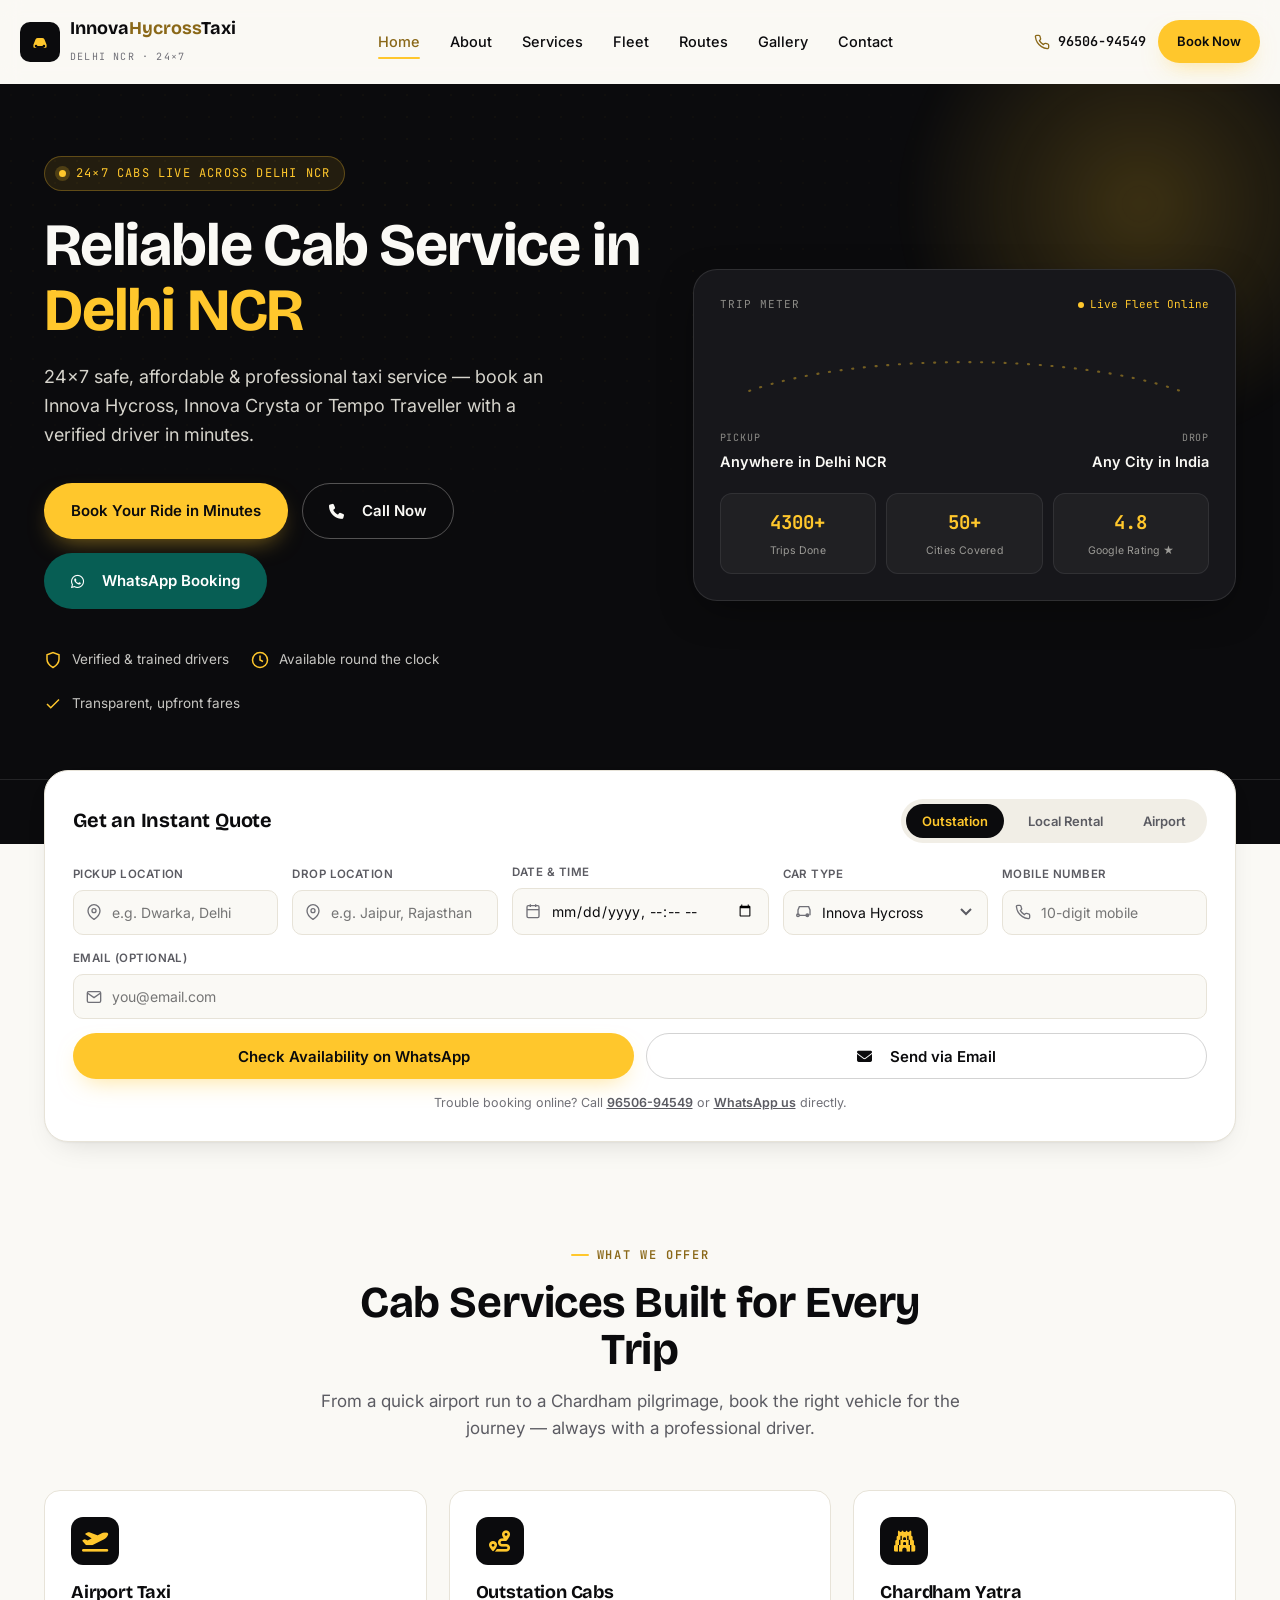
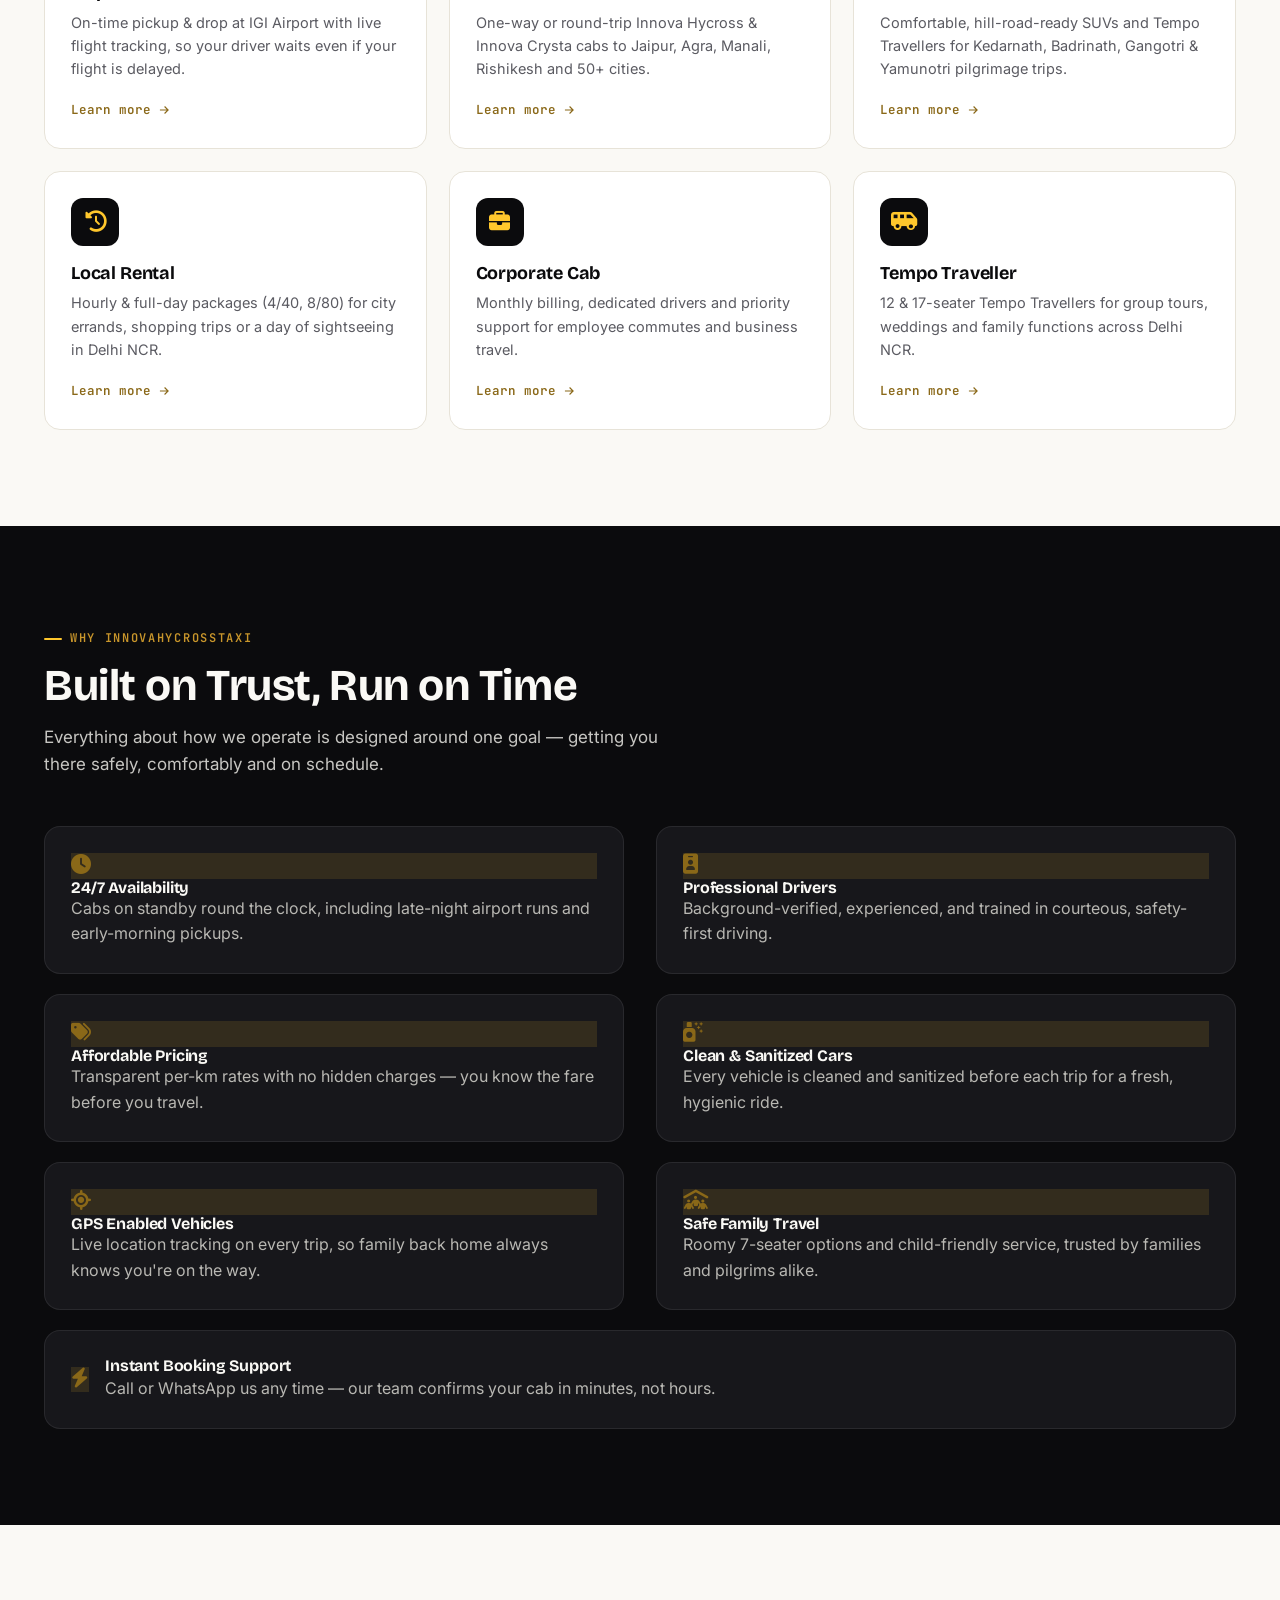
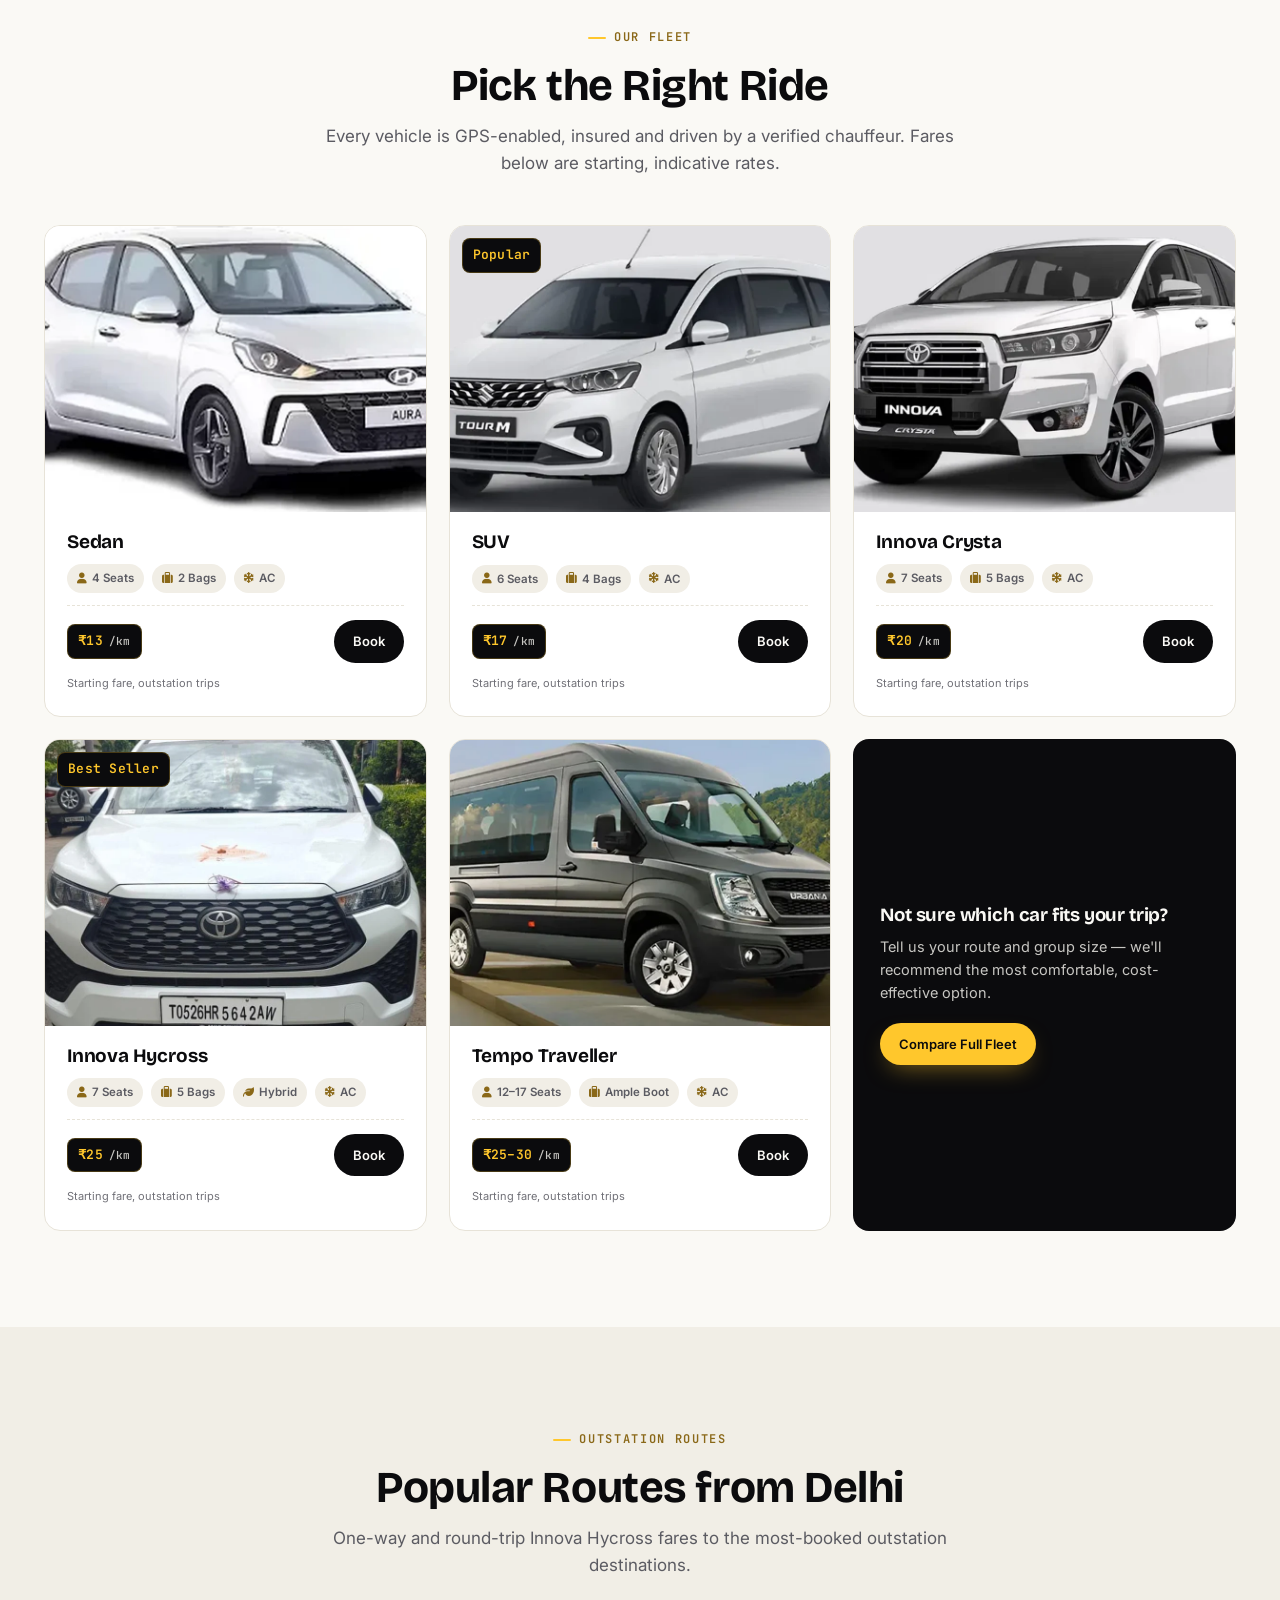
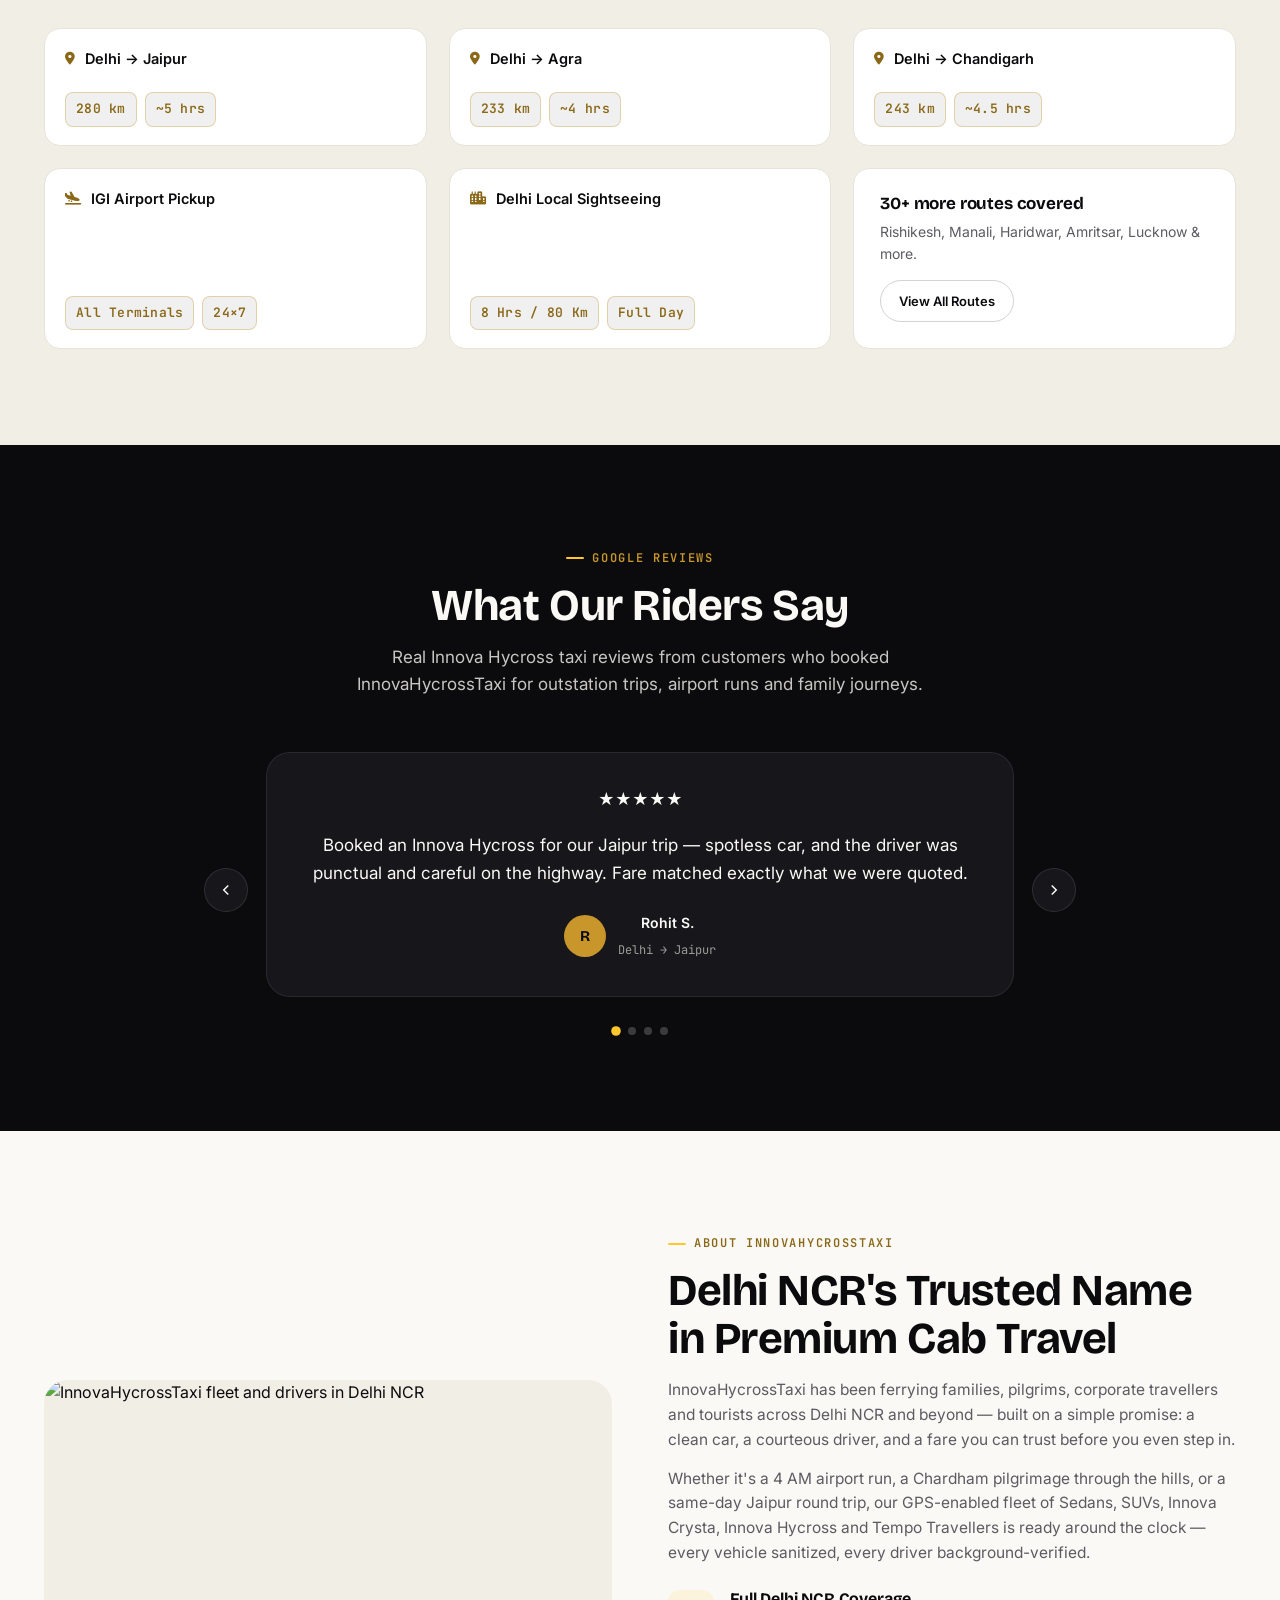
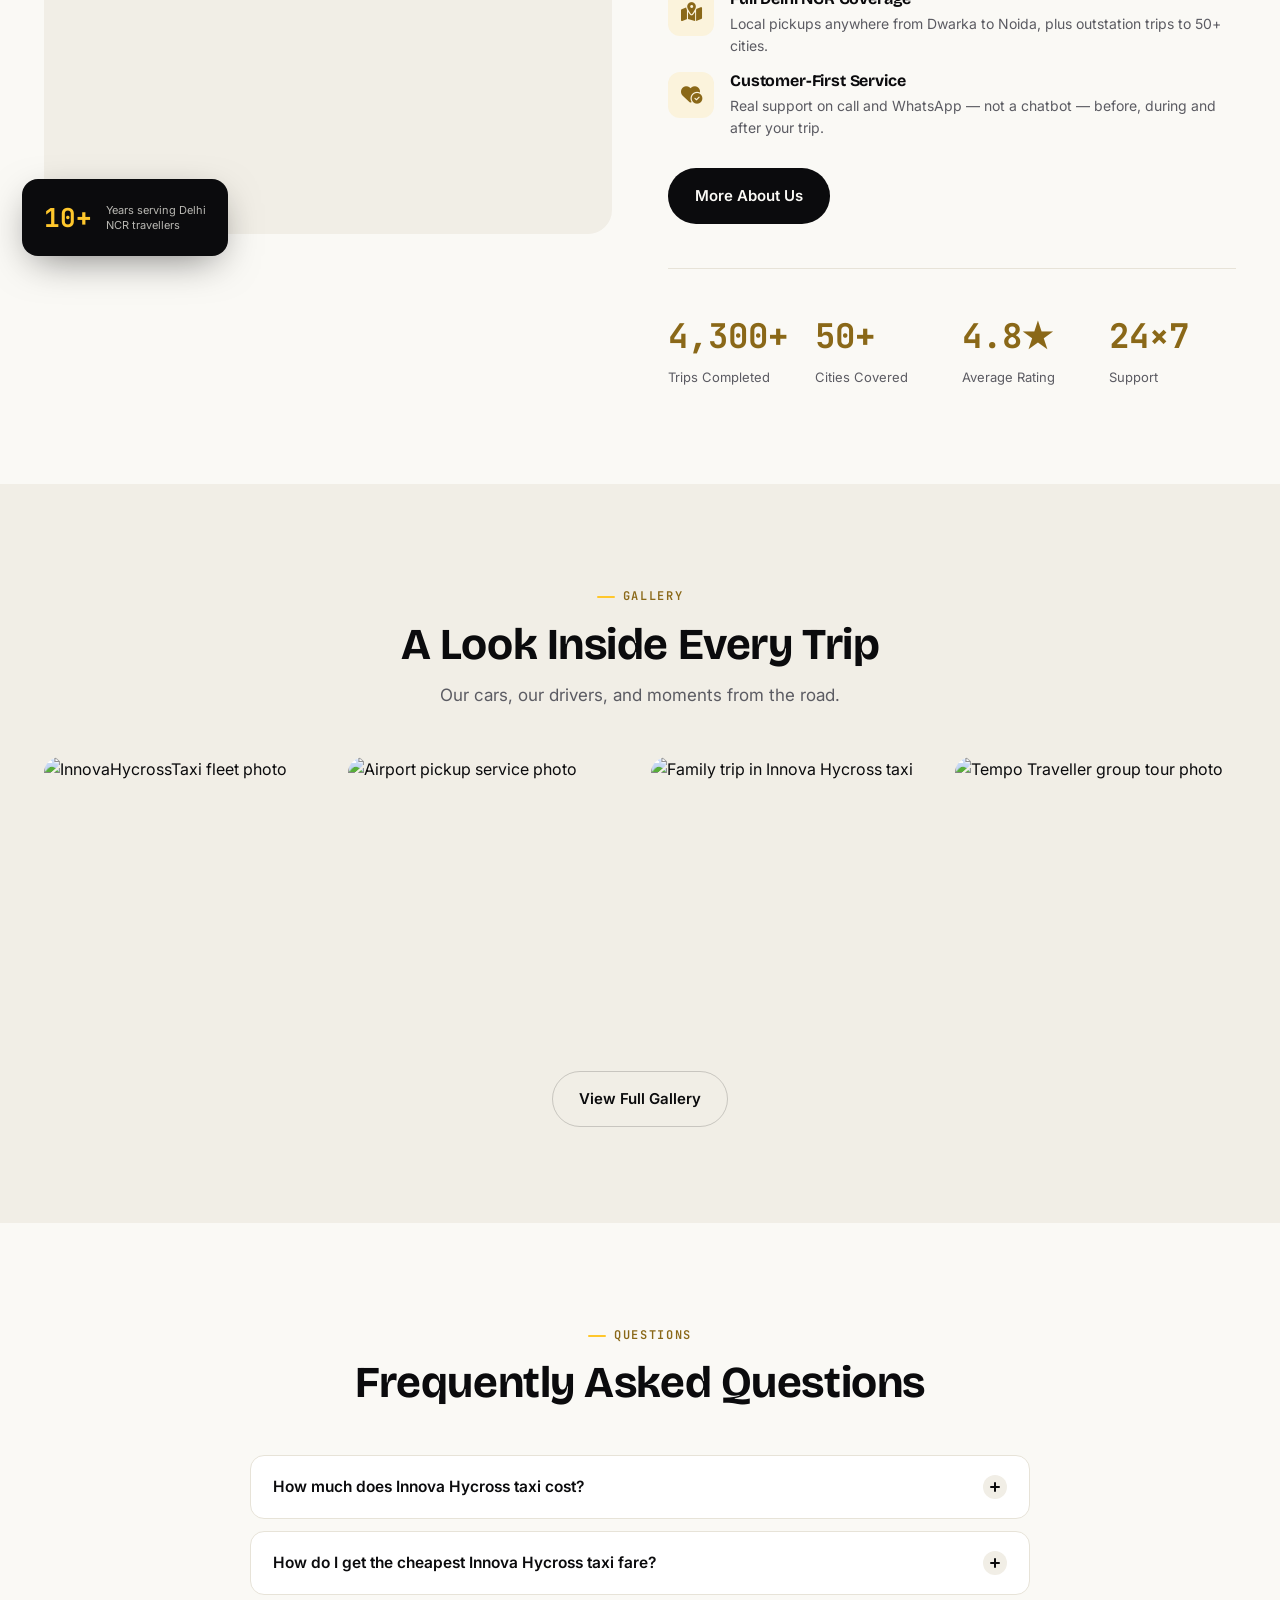
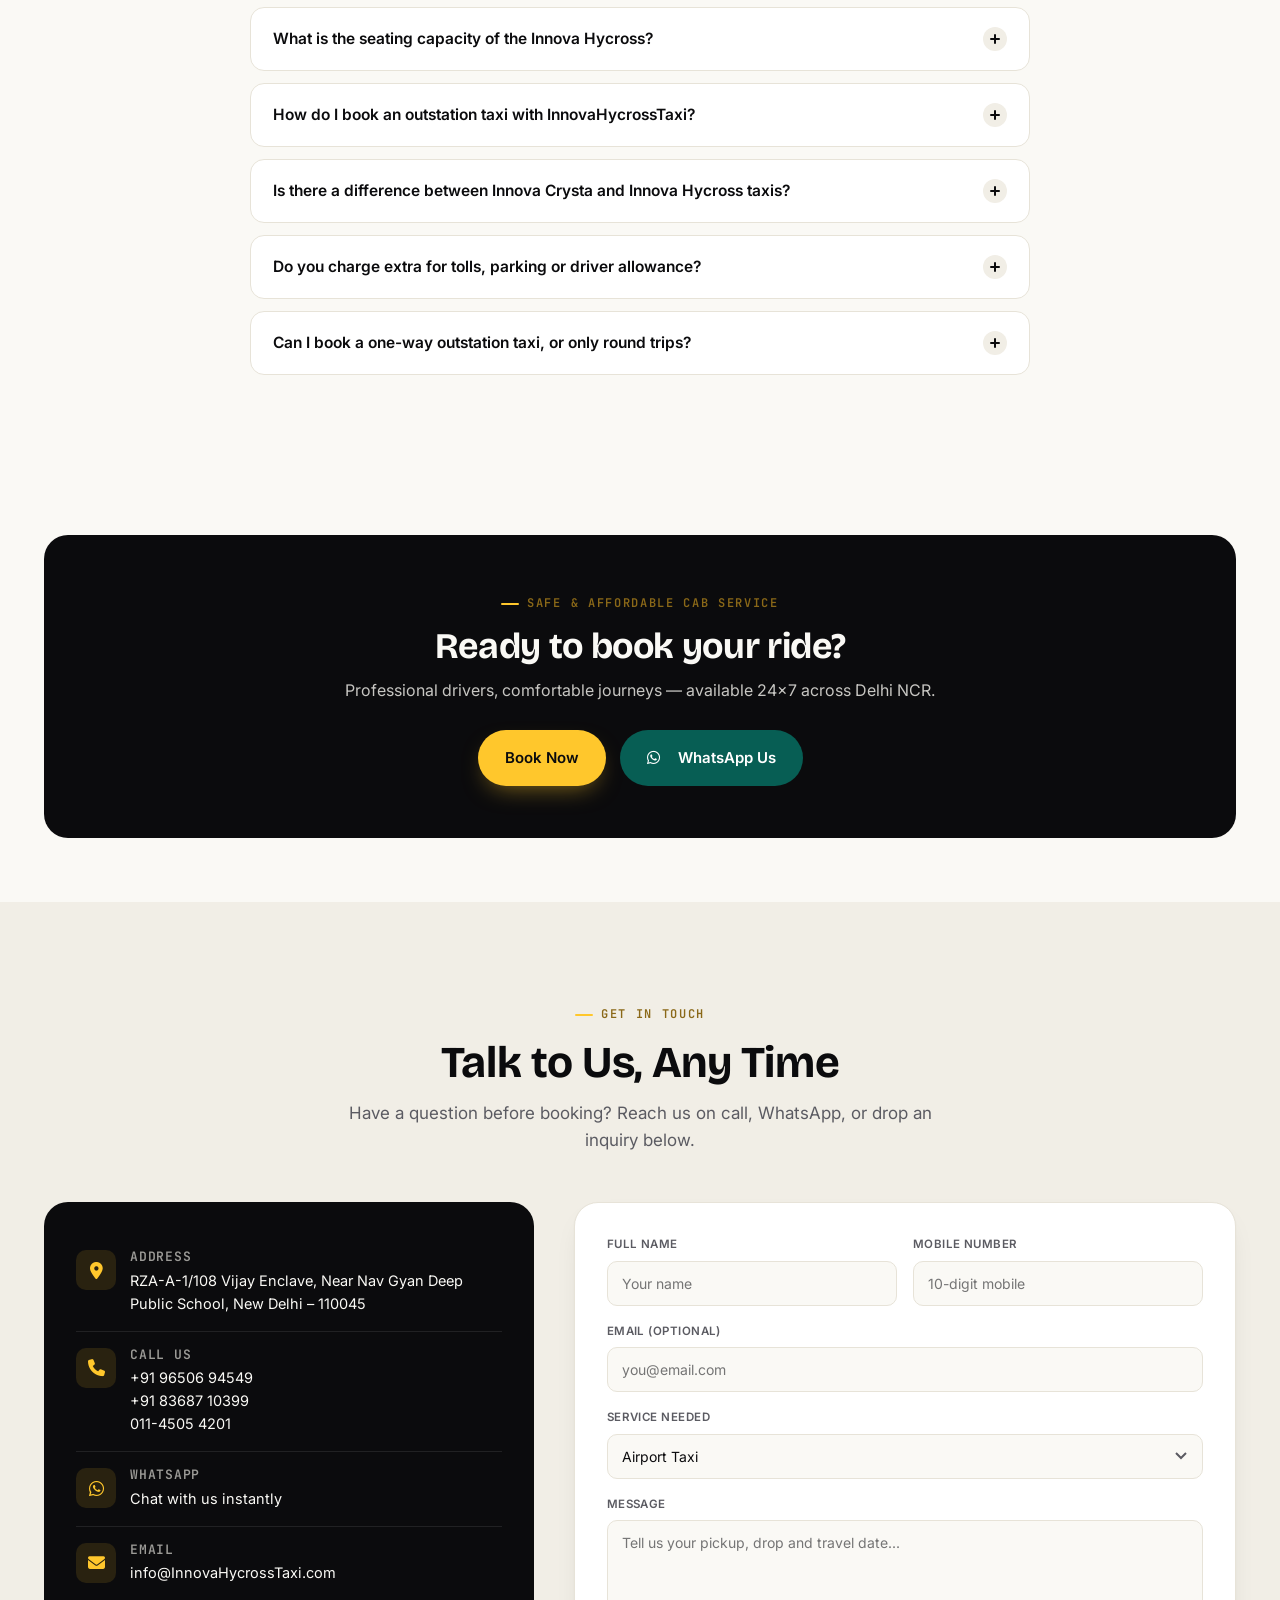
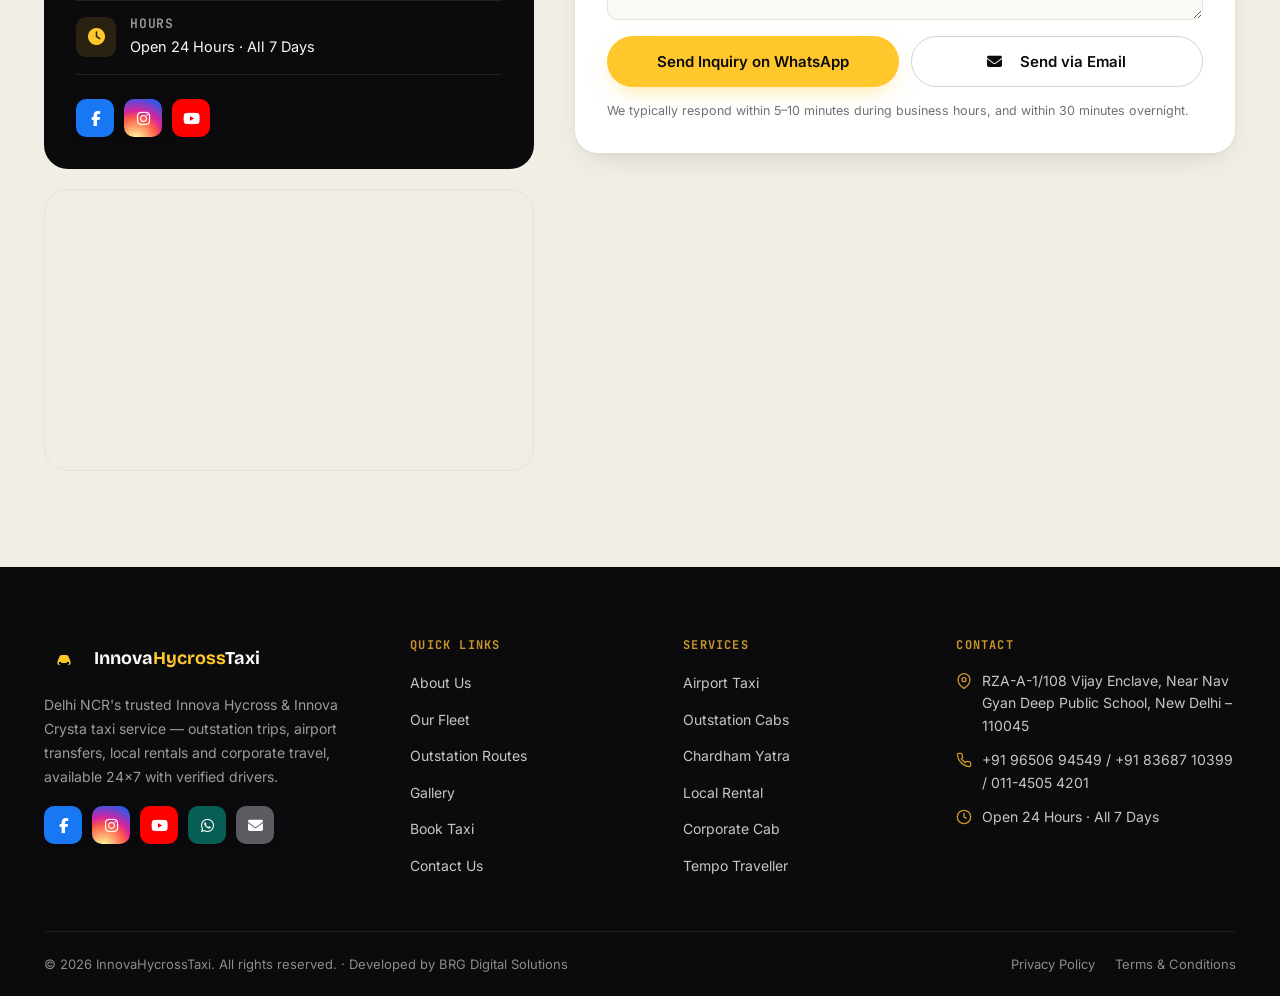
==== commit 0a9b2f81: "Add files via upload" ====
--- a/index.html
+++ b/index.html
@@ -18,9 +18,14 @@
 <meta property="og:url" content="https://InnovaHycrossTaxi.com/">
 <meta property="og:site_name" content="InnovaHycrossTaxi">
 <meta property="og:locale" content="en_IN">
+<meta property="og:image" content="https://InnovaHycrossTaxi.com/assets/img/fleet-hycross.webp">
+<meta property="og:image:width" content="1200">
+<meta property="og:image:height" content="675">
+<meta property="og:image:alt" content="InnovaHycrossTaxi - Innova Hycross taxi in Delhi NCR">
 <meta name="twitter:card" content="summary_large_image">
 <meta name="twitter:title" content="InnovaHycrossTaxi | Innova Hycross Taxi Service in Delhi NCR, 24x7">
 <meta name="twitter:description" content="Book Innova Hycross taxi online in Delhi NCR. 24x7 outstation cabs, airport transfers, local rental & corporate taxi with verified drivers. Call 96506-94549 or 011-4505 4201.">
+<meta name="twitter:image" content="https://InnovaHycrossTaxi.com/assets/img/fleet-hycross.webp">
 
 <link rel="icon" type="image/svg+xml" href="data:image/svg+xml,<svg xmlns=%22http://www.w3.org/2000/svg%22 viewBox=%220 0 100 100%22><rect width=%22100%22 height=%22100%22 rx=%2222%22 fill=%22%230B0B0D%22/><path d=%22M20 62 L30 38 Q33 32 40 32 L60 32 Q67 32 70 38 L80 62 L80 72 Q80 76 76 76 L70 76 Q66 76 66 72 L66 68 L34 68 L34 72 Q34 76 30 76 L24 76 Q20 76 20 72 Z%22 fill=%22%23FFC72C%22/><circle cx=%2232%22 cy=%2268%22 r=%226%22 fill=%22%230B0B0D%22/><circle cx=%2268%22 cy=%2268%22 r=%226%22 fill=%22%230B0B0D%22/></svg>">
 
@@ -39,10 +44,18 @@
   "@context": "https://schema.org",
   "@type": "TaxiService",
   "name": "InnovaHycrossTaxi",
-  "image": "https://InnovaHycrossTaxi.com/assets/img/og-cover.jpg",
+  "image": "https://InnovaHycrossTaxi.com/assets/img/fleet-hycross.webp",
   "url": "https://InnovaHycrossTaxi.com",
   "telephone": "+91-9650694549",
   "priceRange": "₹₹",
+  "makesOffer": {
+    "@type": "AggregateOffer",
+    "priceCurrency": "INR",
+    "lowPrice": "11",
+    "highPrice": "30",
+    "offerCount": "5",
+    "url": "https://InnovaHycrossTaxi.com/fleet.html"
+  },
   "contactPoint": [
     {
       "@type": "ContactPoint",
@@ -287,6 +300,13 @@
             <input type="tel" id="mobile" name="mobile" placeholder="10-digit mobile" pattern="[6-9][0-9]{9}" maxlength="10" required>
           </div>
         </div>
+        <div class="field booking-email-field">
+          <label for="quoteEmail">Email (optional)</label>
+          <div class="input-wrap">
+            <svg viewBox="0 0 24 24" fill="none" stroke="currentColor" stroke-width="2"><path d="M4 4h16c1.1 0 2 .9 2 2v12c0 1.1-.9 2-2 2H4c-1.1 0-2-.9-2-2V6c0-1.1.9-2 2-2z"/><polyline points="22,6 12,13 2,6"/></svg>
+            <input type="email" id="quoteEmail" name="email" placeholder="you@email.com">
+          </div>
+        </div>
         <div class="trip-estimate" data-trip-estimate>
           <span class="trip-estimate-label">Estimated trip</span>
           <span class="trip-estimate-spinner"></span>
@@ -295,7 +315,10 @@
             <span class="meter meter--light"><span data-estimate-duration>—</span></span>
           </span>
         </div>
-        <button type="submit" class="btn btn-primary booking-submit">Check Availability on WhatsApp</button>
+        <div class="booking-submit-row">
+          <button type="submit" class="btn btn-primary booking-submit">Check Availability on WhatsApp</button>
+          <button type="button" class="btn btn-outline" data-booking-email-btn><i class="fa-solid fa-envelope"></i>&nbsp; Send via Email</button>
+        </div>
         <div class="form-success" data-booking-success>
           <svg class="icon-success" viewBox="0 0 24 24" fill="none" stroke="currentColor" stroke-width="2"><path d="M20 6L9 17l-5-5"/></svg>
           <svg class="icon-fallback" viewBox="0 0 24 24" fill="none" stroke="currentColor" stroke-width="2"><path d="M12 9v4M12 17h.01M10.29 3.86L1.82 18a2 2 0 0 0 1.71 3h16.94a2 2 0 0 0 1.71-3L13.71 3.86a2 2 0 0 0-3.42 0z"/></svg>
@@ -749,6 +772,10 @@
             <div><h3>WhatsApp</h3><p><a href="https://wa.me/919650694549" target="_blank" rel="noopener">Chat with us instantly</a></p></div>
           </div>
           <div class="contact-info-row">
+            <span class="icon-box"><i class="fa-solid fa-envelope"></i></span>
+            <div><h3>Email</h3><p><a href="mailto:info@InnovaHycrossTaxi.com">info@InnovaHycrossTaxi.com</a></p></div>
+          </div>
+          <div class="contact-info-row">
             <span class="icon-box"><i class="fa-solid fa-clock"></i></span>
             <div><h3>Hours</h3><p>Open 24 Hours · All 7 Days</p></div>
           </div>
@@ -767,7 +794,7 @@
         <div class="form-card">
           <div class="form-success" data-form-success>
             <svg viewBox="0 0 24 24" fill="none" stroke="currentColor" stroke-width="2"><path d="M20 6L9 17l-5-5"/></svg>
-            Thanks! Opening WhatsApp with your details now.
+            <span data-form-success-text>Thanks! Opening WhatsApp with your details now.</span>
           </div>
           <form data-contact-form>
             <div class="form-grid">
@@ -802,7 +829,10 @@
                 <textarea id="cmessage" name="message" placeholder="Tell us your pickup, drop and travel date..." required></textarea>
               </div>
             </div>
-            <button type="submit" class="btn btn-primary btn-block" style="margin-top:16px;">Send Inquiry on WhatsApp</button>
+            <div class="booking-submit-row" style="margin-top:16px;">
+              <button type="submit" class="btn btn-primary">Send Inquiry on WhatsApp</button>
+              <button type="button" class="btn btn-outline" data-contact-email-btn><i class="fa-solid fa-envelope"></i>&nbsp; Send via Email</button>
+            </div>
             <p class="form-note">We typically respond within 5–10 minutes during business hours, and within 30 minutes overnight.</p>
           </form>
         </div>
@@ -828,6 +858,7 @@
           <a class="social-btn social-ig" href="https://www.instagram.com/innovahycrosstaxicom" target="_blank" rel="noopener" aria-label="Instagram"><i class="fa-brands fa-instagram"></i></a>
           <a class="social-btn social-yt" href="https://www.youtube.com/@INNONAHYCROSSTAXISERVICETAXISE" target="_blank" rel="noopener" aria-label="YouTube"><i class="fa-brands fa-youtube"></i></a>
           <a class="social-btn social-wa" href="https://wa.me/919650694549" target="_blank" rel="noopener" aria-label="WhatsApp"><i class="fa-brands fa-whatsapp"></i></a>
+            <a class="social-btn social-mail" href="mailto:info@InnovaHycrossTaxi.com" aria-label="Email"><i class="fa-solid fa-envelope"></i></a>
         </div>
       </div>
 
@@ -886,6 +917,9 @@
   <a href="tel:+919650694549" class="float-btn float-call" aria-label="Call InnovaHycrossTaxi">
     <i class="fa-solid fa-phone"></i>
   </a>
+  <a href="mailto:info@InnovaHycrossTaxi.com" class="float-btn float-mail" aria-label="Email InnovaHycrossTaxi">
+    <i class="fa-solid fa-envelope"></i>
+  </a>
   <a href="https://wa.me/919650694549?text=Hi%20InnovaHycrossTaxi%2C%20I%27d%20like%20to%20book%20a%20cab." class="float-btn float-wa" target="_blank" rel="noopener" aria-label="Chat on WhatsApp">
     <i class="fa-brands fa-whatsapp"></i>
   </a>
--- a/assets/css/style.css
+++ b/assets/css/style.css
@@ -305,6 +305,9 @@
 .location-suggestion-empty{ padding:10px; font-size:13px; color: var(--slate-light); text-align:center; }
 .booking-grid .btn{ height: 46px; }
 .booking-submit{ grid-column: 1 / -1; }
+.booking-email-field{ grid-column: 1 / -1; }
+.booking-submit-row{ grid-column: 1 / -1; display:flex; gap:12px; flex-wrap:wrap; }
+.booking-submit-row .btn{ flex:1 1 220px; }
 
 /* ---- Trip distance/duration estimate (Google Routes API) ---- */
 .trip-estimate{
@@ -505,6 +508,7 @@
 .social-ig{ background: radial-gradient(circle at 30% 107%, #fdf497 0%, #fdf497 5%, #fd5949 45%, #d6249f 60%, #285aeb 90%); }
 .social-yt{ background: #FF0000; }
 .social-wa{ background: var(--green-wa); }
+.social-mail{ background: var(--slate); }
 
 .map-frame{ border-radius: var(--radius-lg); overflow:hidden; border:1px solid var(--line); }
 .map-frame iframe{ width:100%; height:280px; border:0; display:block; }
@@ -563,6 +567,7 @@
 .float-btn i{ font-size:16px; }
 .float-wa{ background: var(--green-wa); color:#fff; }
 .float-call{ background: var(--yellow); color: var(--ink); box-shadow: 0 10px 26px -8px rgba(255,199,44,.6), 0 10px 26px -8px rgba(0,0,0,.4); }
+.float-mail{ background: var(--slate); color:#fff; }
 
 .sticky-cta-mobile{ display:none; }
 @media (max-width: 720px){
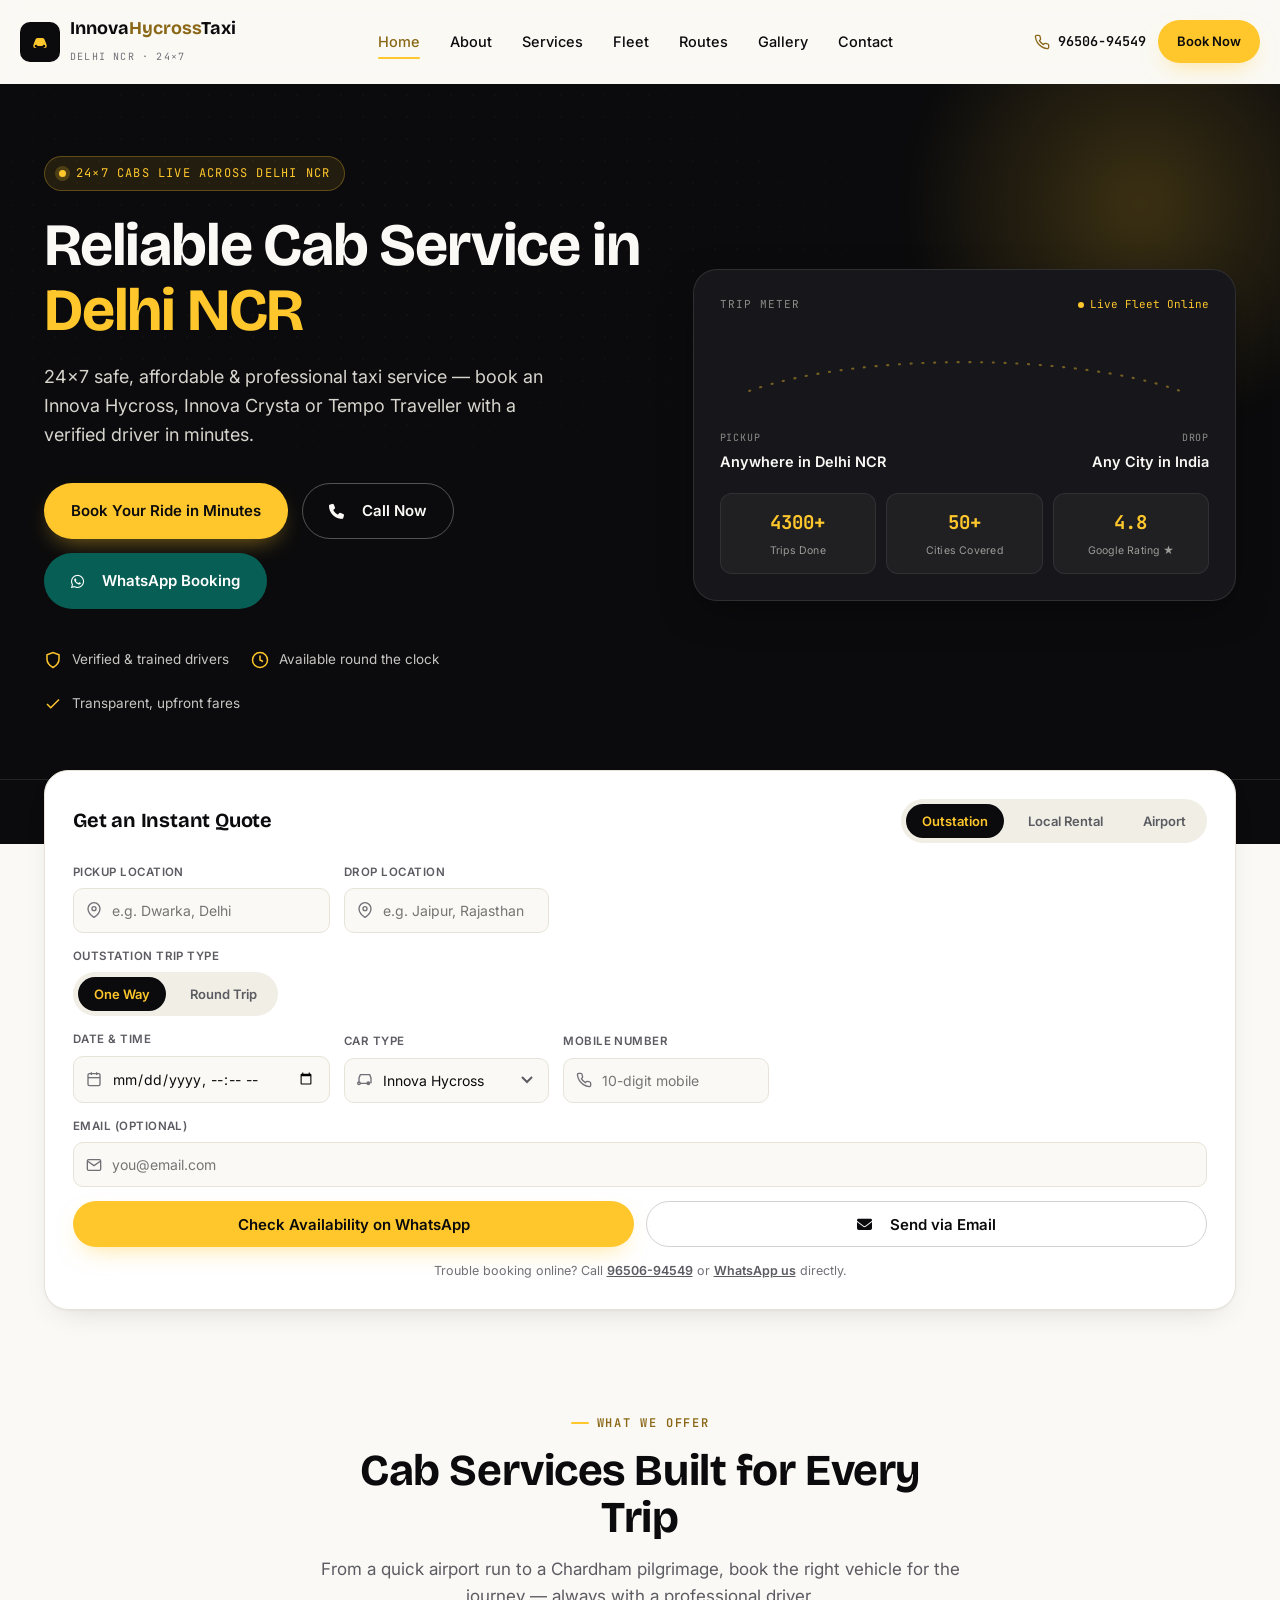
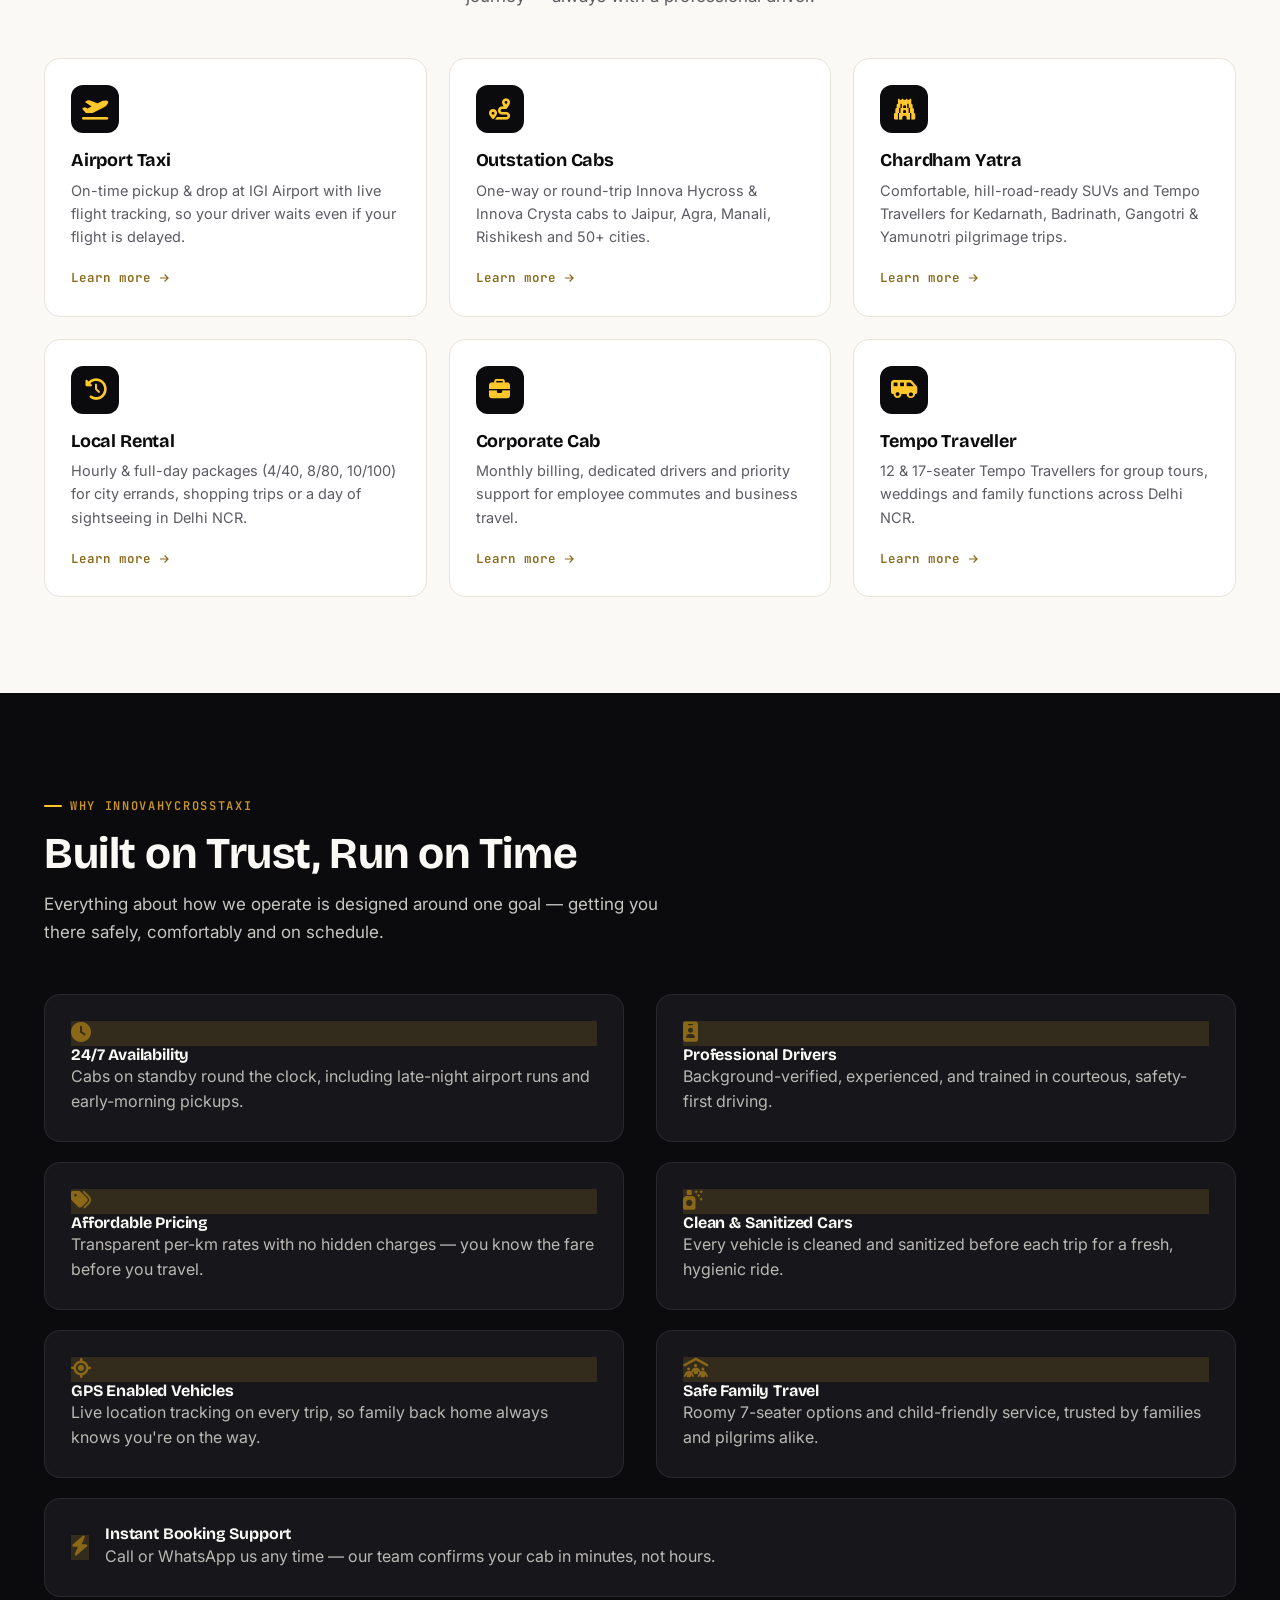
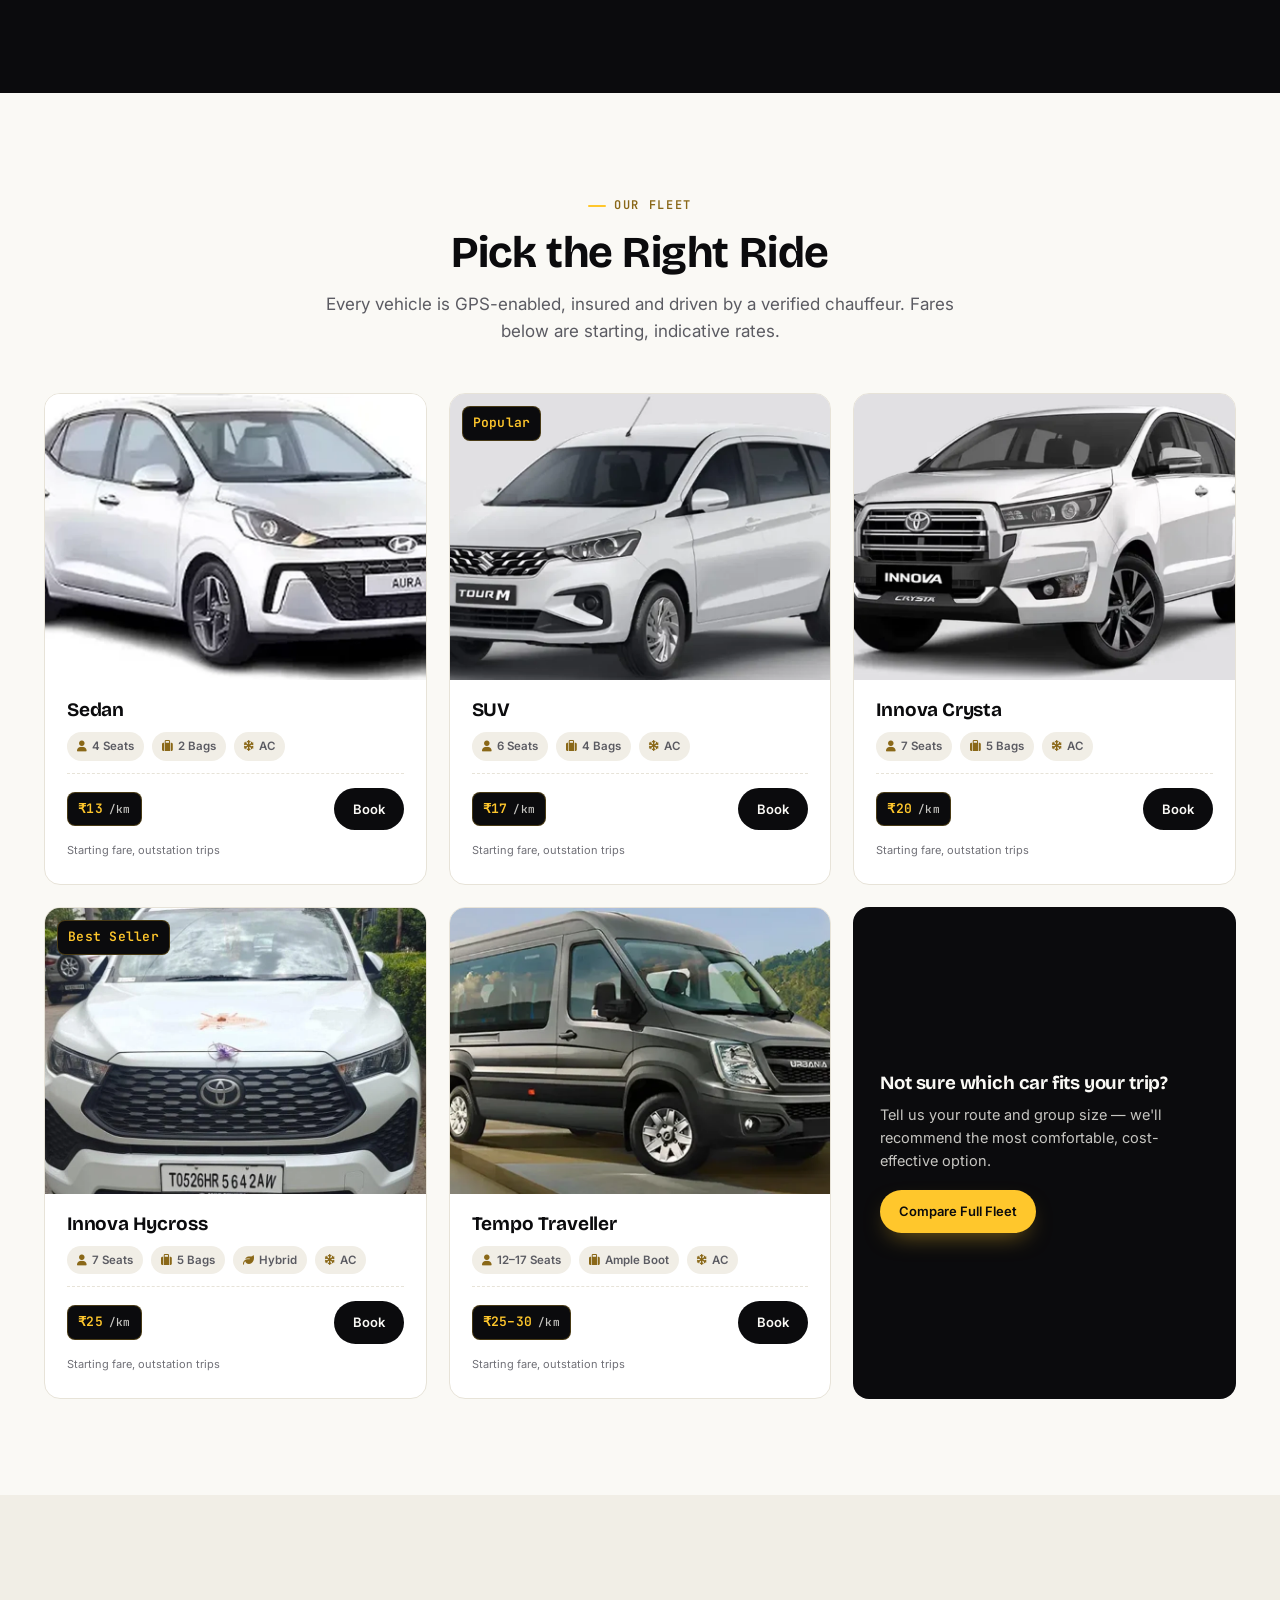
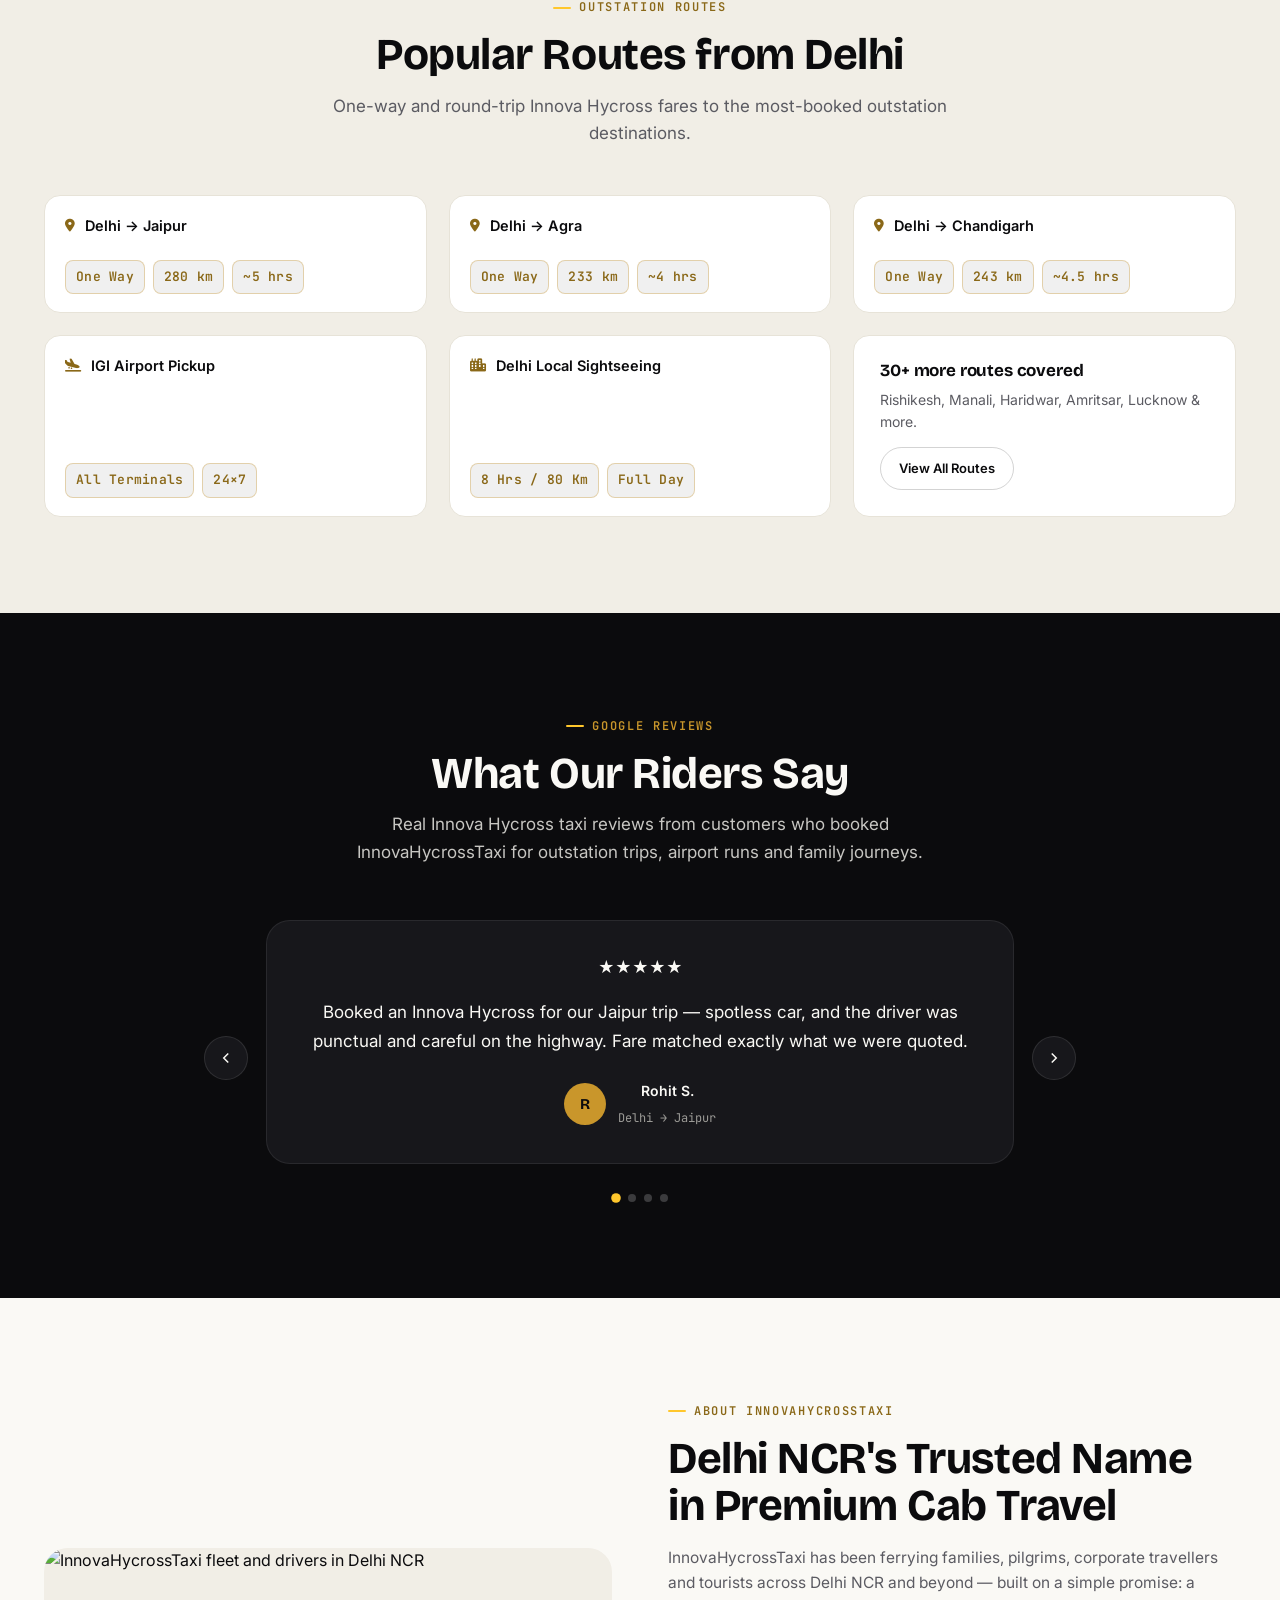
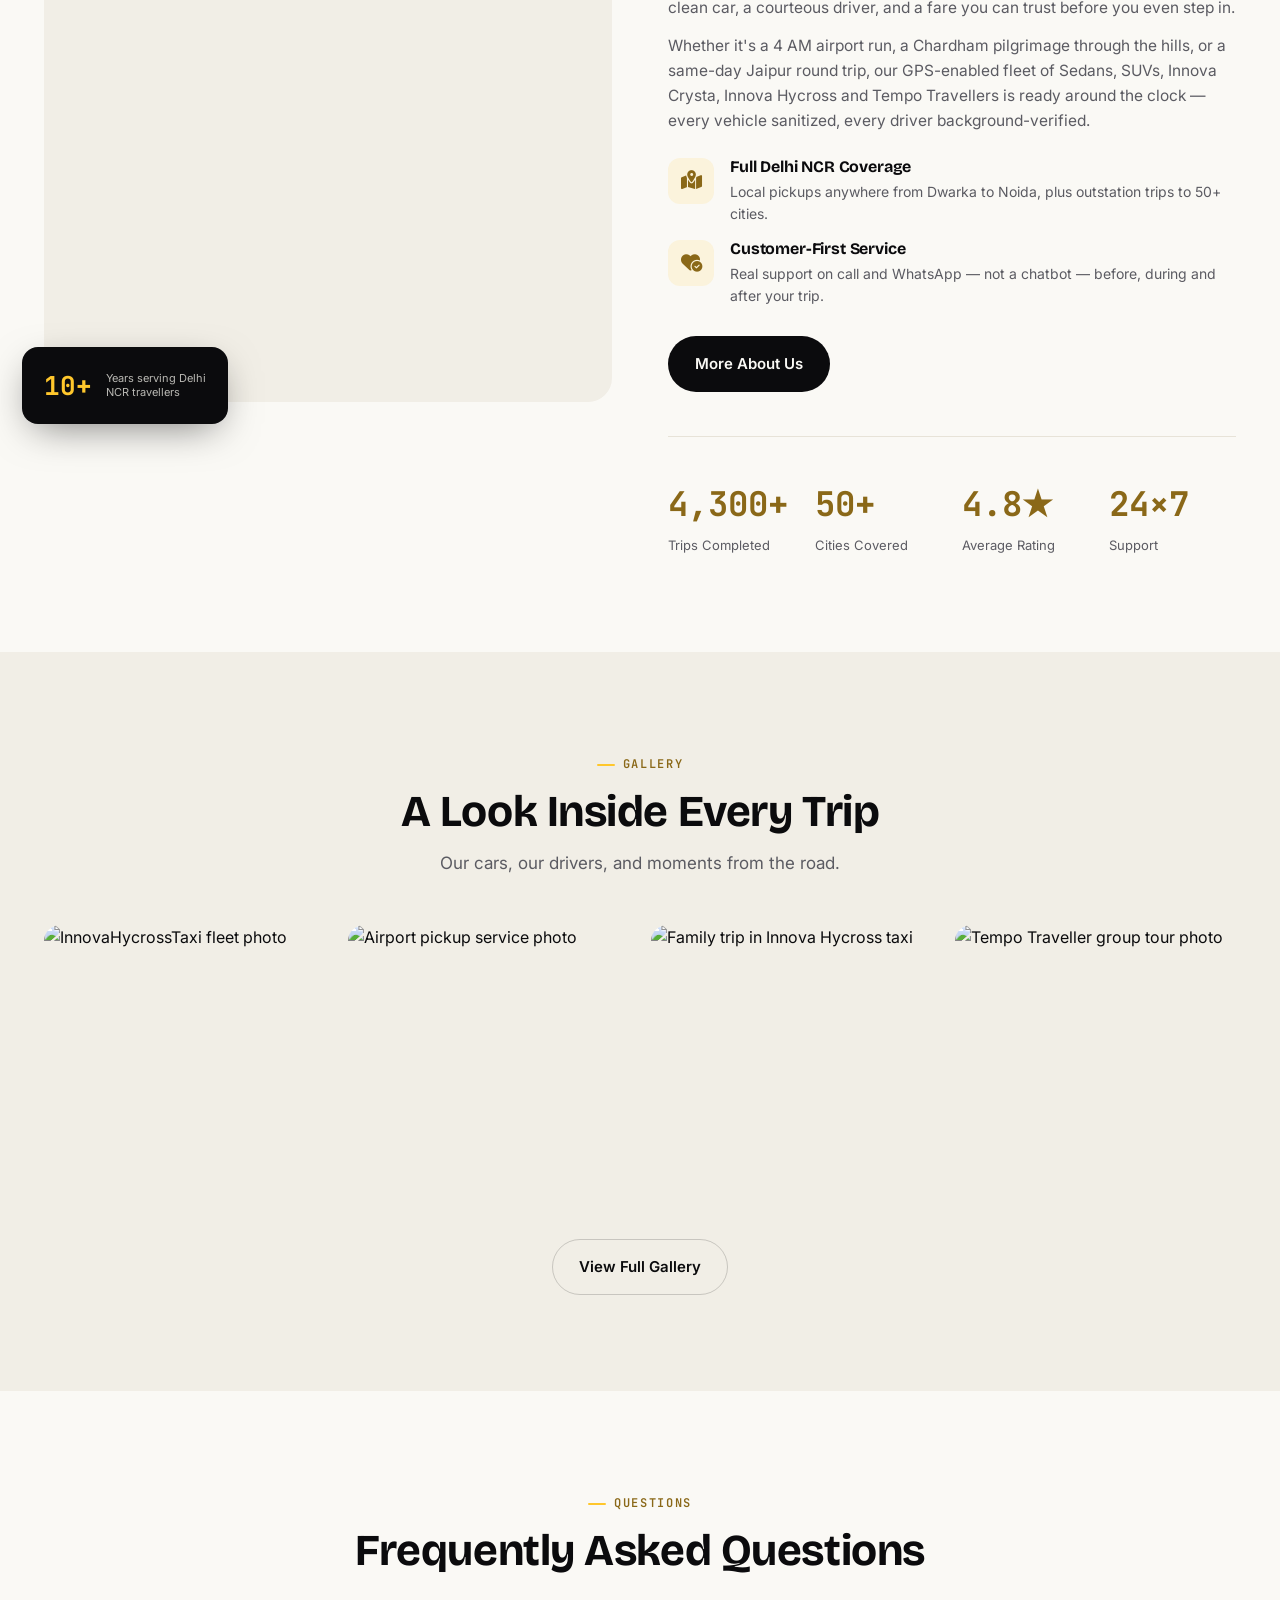
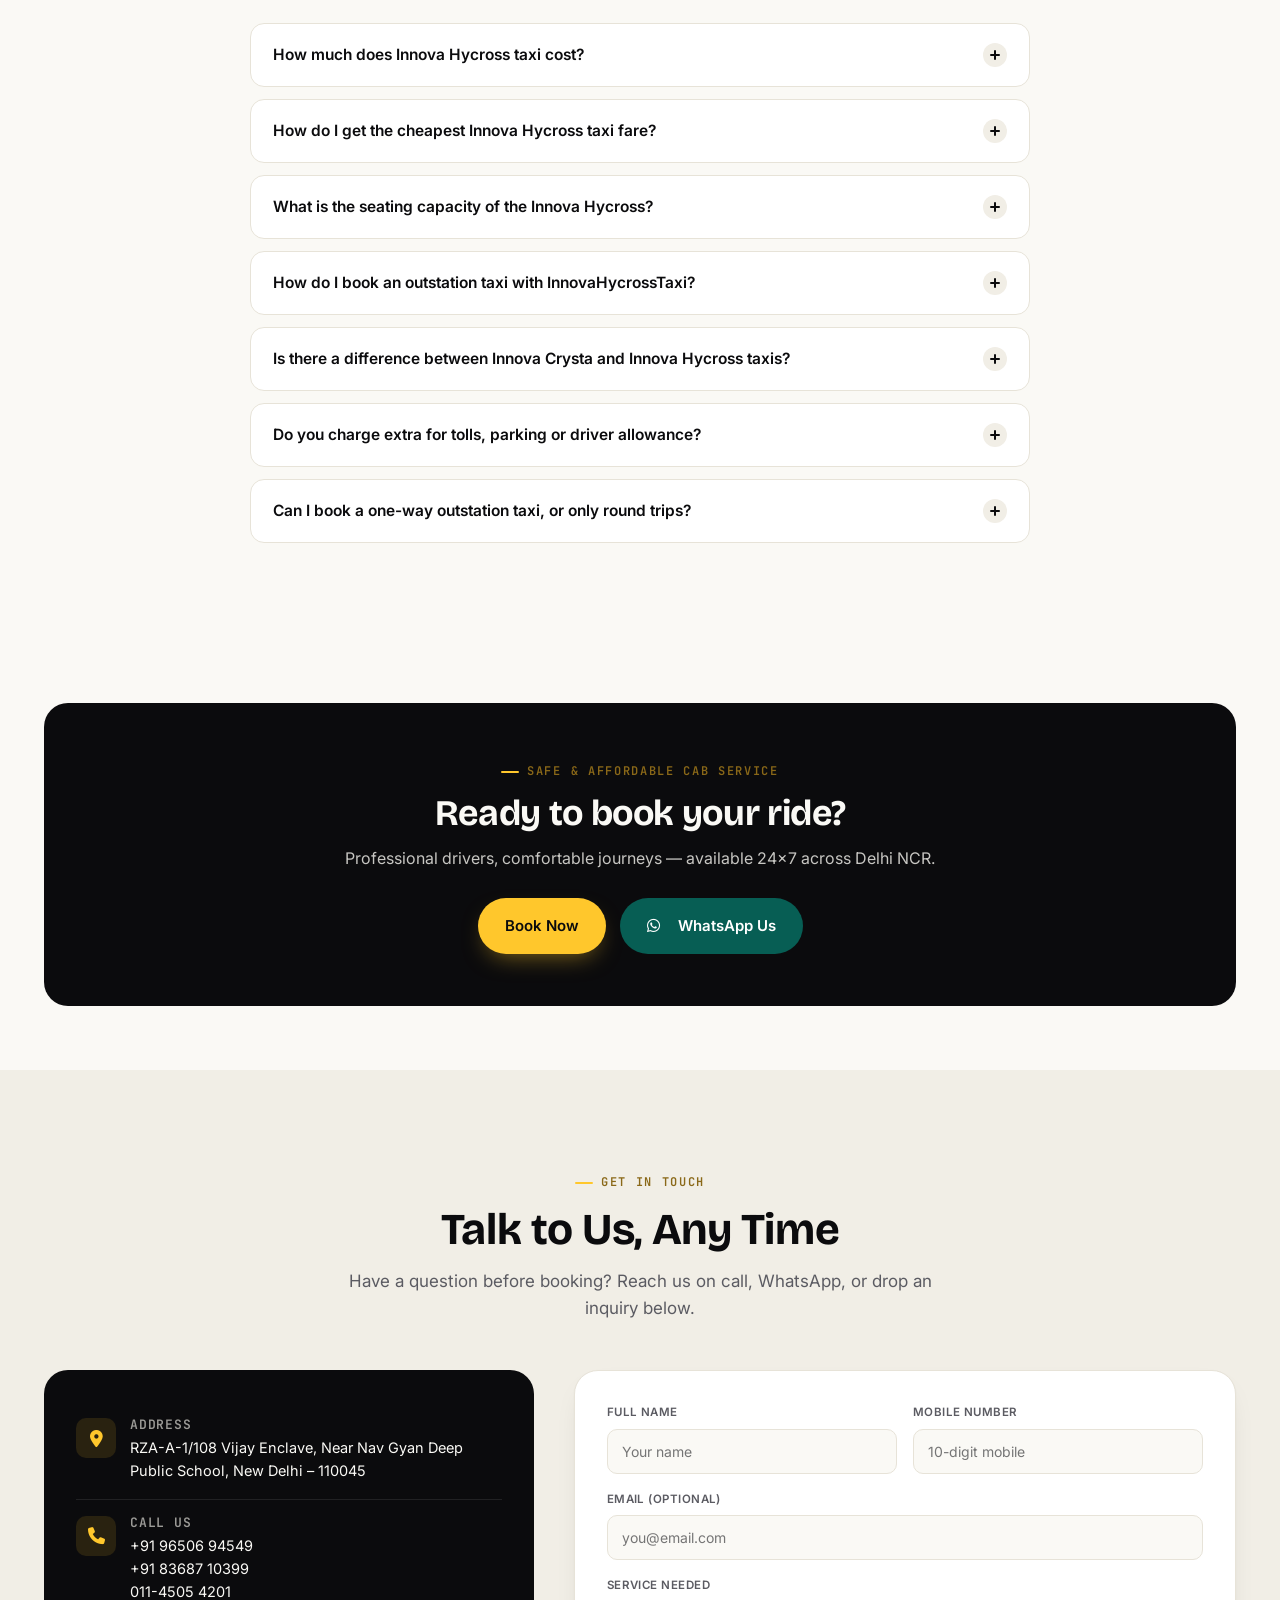
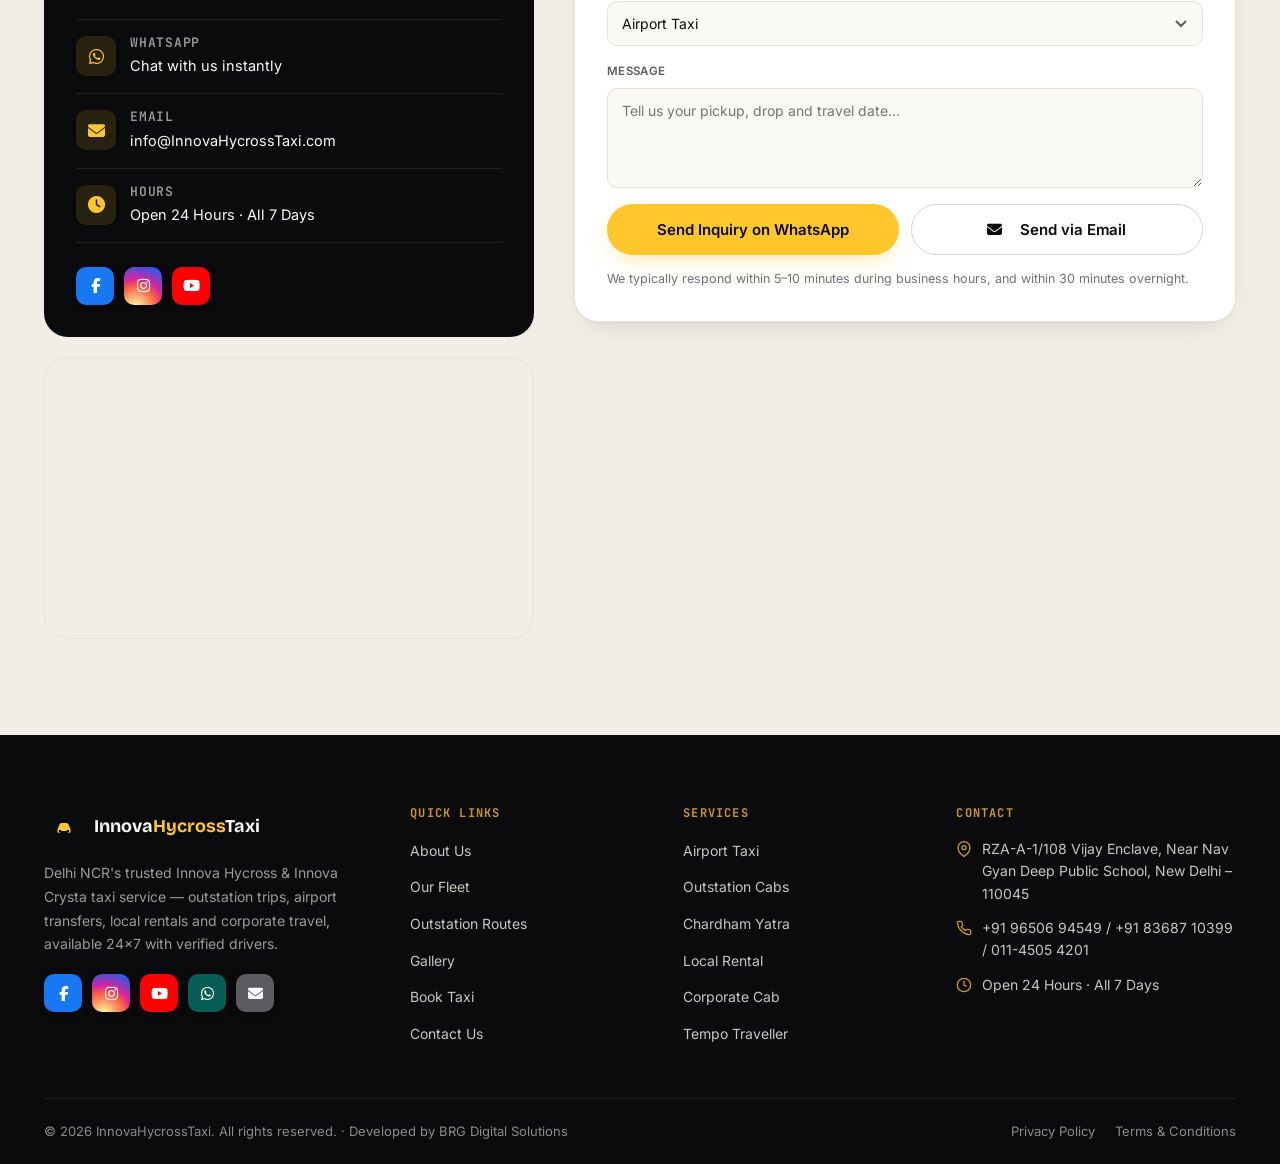
==== commit 6f6ba118: "Add files via upload" ====
--- a/index.html
+++ b/index.html
@@ -256,7 +256,7 @@
           <button type="button" class="tab-btn" data-trip-tab="Airport">Airport</button>
         </div>
       </div>
-      <form class="booking-grid" data-booking-form data-trip-type="Outstation">
+      <form class="booking-grid" data-booking-form data-trip-type="Outstation" data-outstation-type="One Way" data-airport-type="Airport Drop">
         <div class="field">
           <label for="pickup">Pickup Location</label>
           <div class="input-wrap">
@@ -271,6 +271,20 @@
             <svg viewBox="0 0 24 24" fill="none" stroke="currentColor" stroke-width="2"><path d="M21 10c0 7-9 13-9 13s-9-6-9-13a9 9 0 0 1 18 0z"/><circle cx="12" cy="10" r="3"/></svg>
             <input type="text" id="drop" name="drop" placeholder="e.g. Jaipur, Rajasthan" autocomplete="off" data-location-input required>
             <div class="location-suggestions" data-suggestions-for="drop" role="listbox"></div>
+          </div>
+        </div>
+        <div class="field" data-outstation-subtype-field style="grid-column: 1 / -1;">
+          <label>Outstation Trip Type</label>
+          <div class="tab-row" role="tablist" aria-label="One way or round trip" data-subtype-row="data-outstation-type" style="width:fit-content;">
+            <button type="button" class="tab-btn is-active" data-trip-subtype="One Way">One Way</button>
+            <button type="button" class="tab-btn" data-trip-subtype="Round Trip">Round Trip</button>
+          </div>
+        </div>
+        <div class="field" data-airport-subtype-field style="grid-column: 1 / -1; display:none;">
+          <label>Airport Direction</label>
+          <div class="tab-row" role="tablist" aria-label="Airport pickup or drop" data-subtype-row="data-airport-type" style="width:fit-content;">
+            <button type="button" class="tab-btn" data-trip-subtype="Airport Pickup">Airport Pickup</button>
+            <button type="button" class="tab-btn is-active" data-trip-subtype="Airport Drop">Airport Drop</button>
           </div>
         </div>
         <div class="field">
@@ -360,7 +374,7 @@
       <div class="card service-card reveal">
         <div class="icon-box"><i class="fa-solid fa-clock-rotate-left"></i></div>
         <h3 id="local">Local Rental</h3>
-        <p>Hourly &amp; full-day packages (4/40, 8/80) for city errands, shopping trips or a day of sightseeing in Delhi NCR.</p>
+        <p>Hourly &amp; full-day packages (4/40, 8/80, 10/100) for city errands, shopping trips or a day of sightseeing in Delhi NCR.</p>
         <a href="services.html#local" class="card-link">Learn more <svg viewBox="0 0 24 24" fill="none" stroke="currentColor" stroke-width="2"><path d="M5 12h14M13 6l6 6-6 6"/></svg></a>
       </div>
       <div class="card service-card reveal reveal-delay-1">
@@ -547,15 +561,15 @@
     <div class="grid grid-3">
       <div class="card route-card reveal" style="flex-direction:column; align-items:flex-start;">
         <div class="route-card-path"><i class="fa-solid fa-location-dot"></i> Delhi → Jaipur</div>
-        <div class="route-card-meta"><span class="meter meter--light">280 km</span><span class="meter meter--light">~5 hrs</span></div>
+        <div class="route-card-meta"><span class="meter meter--light">One Way</span><span class="meter meter--light">280 km</span><span class="meter meter--light">~5 hrs</span></div>
       </div>
       <div class="card route-card reveal reveal-delay-1" style="flex-direction:column; align-items:flex-start;">
         <div class="route-card-path"><i class="fa-solid fa-location-dot"></i> Delhi → Agra</div>
-        <div class="route-card-meta"><span class="meter meter--light">233 km</span><span class="meter meter--light">~4 hrs</span></div>
+        <div class="route-card-meta"><span class="meter meter--light">One Way</span><span class="meter meter--light">233 km</span><span class="meter meter--light">~4 hrs</span></div>
       </div>
       <div class="card route-card reveal reveal-delay-2" style="flex-direction:column; align-items:flex-start;">
         <div class="route-card-path"><i class="fa-solid fa-location-dot"></i> Delhi → Chandigarh</div>
-        <div class="route-card-meta"><span class="meter meter--light">243 km</span><span class="meter meter--light">~4.5 hrs</span></div>
+        <div class="route-card-meta"><span class="meter meter--light">One Way</span><span class="meter meter--light">243 km</span><span class="meter meter--light">~4.5 hrs</span></div>
       </div>
       <div class="card route-card reveal" style="flex-direction:column; align-items:flex-start;">
         <div class="route-card-path"><i class="fa-solid fa-plane-arrival"></i> IGI Airport Pickup</div>
